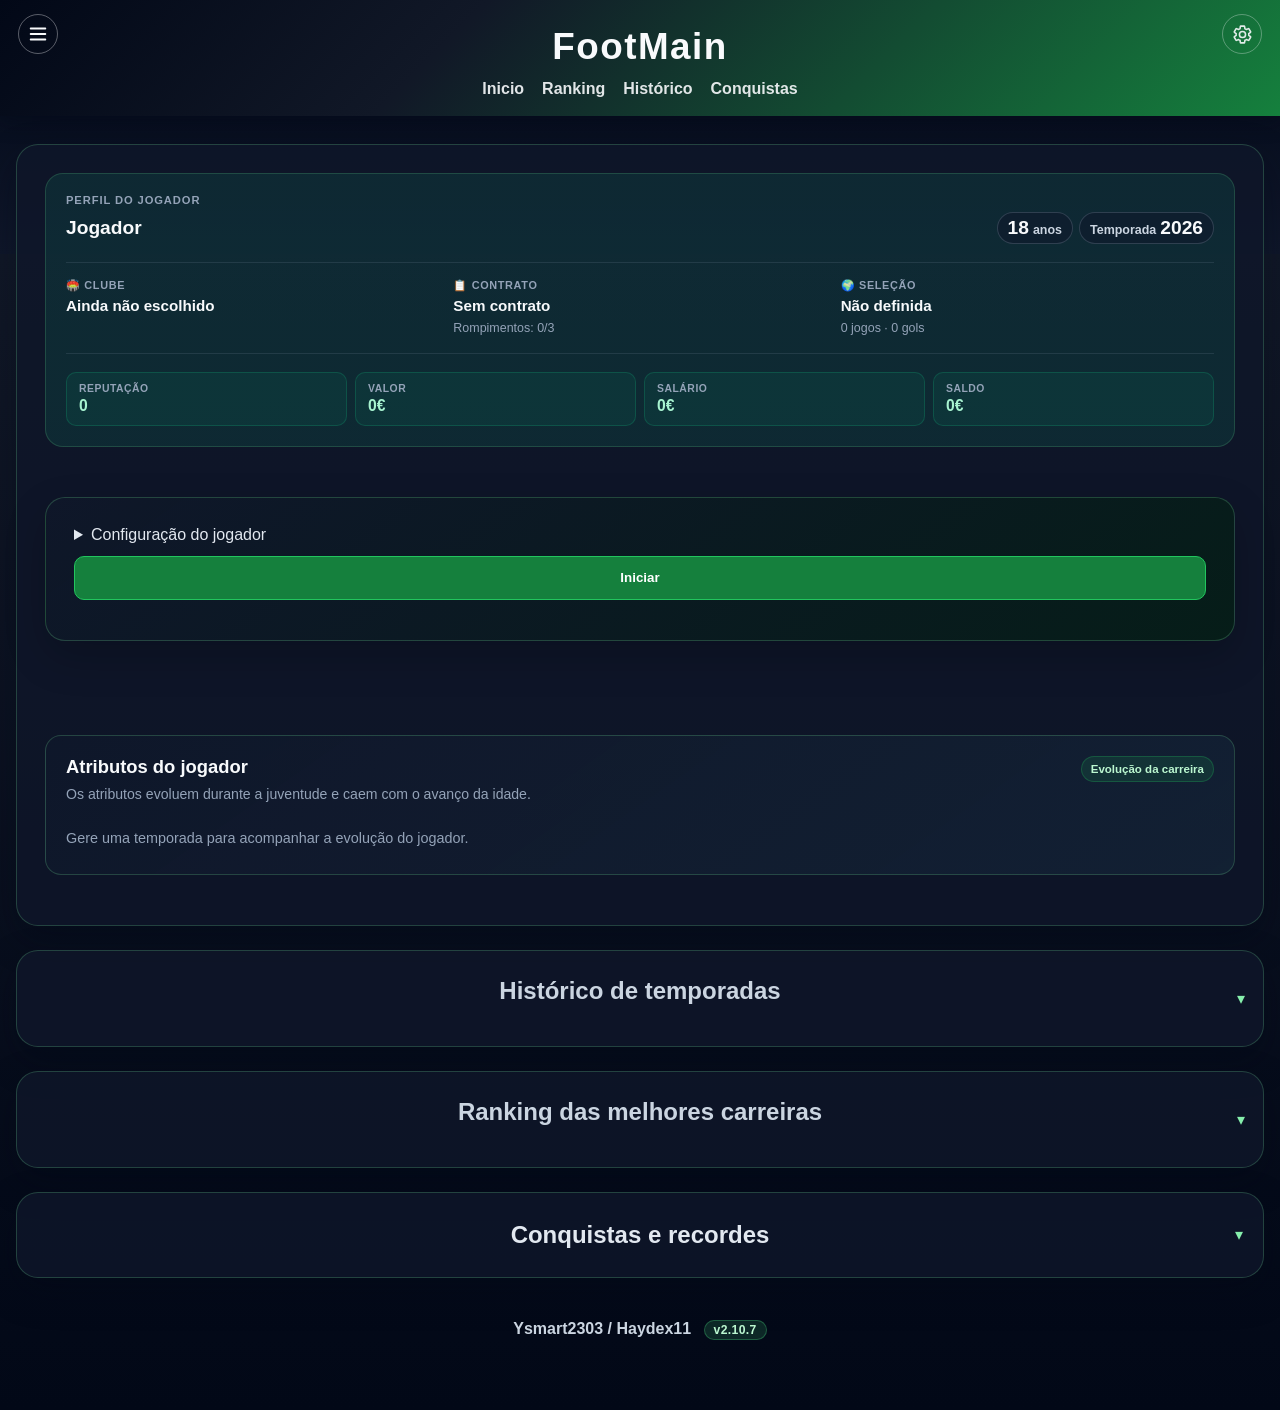
==== index.html @ 445d60df "V2.10.6 - Fusão dos botões de simulação" ====
<!DOCTYPE html>
<html lang="pt-br">
<head>
    <meta charset="UTF-8">
    <meta name="viewport" content="width=device-width, initial-scale=1.0">
    <link rel="stylesheet" href="css/style.css">
    <link rel="stylesheet" href="css/loading.css">
    <link rel="stylesheet" href="css/animations.css">
    <link rel="stylesheet" href="css/dev.css">
    <link rel="icon" type="image/png" href="images/favicon.png">

    <script src="js/theme-menu.js" defer></script>
    <title>FootMain</title>
</head>
<body>
    
    <header>
        <p>
            FootMain
        </p>

        <button class="menu-toggle" id="menu-toggle" type="button" aria-label="Abrir menu" aria-expanded="false" aria-controls="side-menu">
            <svg viewBox="0 0 24 24" aria-hidden="true" focusable="false">
                <path d="M4 6h16M4 12h16M4 18h16"></path>
            </svg>
        </button>

        <div id="links">
            <a href="#inicio">Inicio</a>
            <a href="#ranking">Ranking</a>
            <a href="#historico">Histórico</a>
            <a href="#conquistas">Conquistas</a>
        </div>

        <a class="settings-link" href="configuracoes.html" aria-label="Configurações" title="Configurações">
            <svg viewBox="0 0 24 24" aria-hidden="true" focusable="false">
                <path d="M19.14 12.94c.04-.31.06-.62.06-.94s-.02-.63-.07-.94l2.03-1.58a.5.5 0 0 0 .12-.64l-1.92-3.32a.5.5 0 0 0-.61-.22l-2.39.96a7.3 7.3 0 0 0-1.63-.94l-.36-2.52a.5.5 0 0 0-.49-.4h-3.84a.5.5 0 0 0-.49.4l-.36 2.52a7.3 7.3 0 0 0-1.63.94l-2.39-.96a.5.5 0 0 0-.61.22L2.64 8.84a.5.5 0 0 0 .12.64l2.03 1.58a6.8 6.8 0 0 0 0 1.88l-2.03 1.58a.5.5 0 0 0-.12.64l1.92 3.32c.12.21.37.29.61.22l2.39-.96c.5.39 1.04.71 1.63.94l.36 2.52a.5.5 0 0 0 .49.4h3.84a.5.5 0 0 0 .49-.4l.36-2.52c.59-.23 1.13-.55 1.63-.94l2.39.96c.24.07.49-.01.61-.22l1.92-3.32a.5.5 0 0 0-.12-.64l-2.03-1.58Z"></path>
                <circle cx="12" cy="12" r="3.5"></circle>
            </svg>
        </a>
    </header>

    <button class="menu-backdrop" id="menu-backdrop" type="button" aria-label="Fechar menu" hidden></button>
    <aside class="side-menu" id="side-menu" aria-labelledby="side-menu-title" aria-hidden="true" inert>
        <div class="side-menu__header">
            <h2 id="side-menu-title">Menu</h2>
            <button class="side-menu__close" id="menu-close" type="button" aria-label="Fechar menu">&times;</button>
        </div>
        <section class="theme-picker" aria-labelledby="theme-picker-title">
            <h3 id="theme-picker-title">Aparência</h3>
            <p>Escolha o tema do site.</p>
            <div class="theme-options" role="group" aria-label="Tema do site">
                <button type="button" data-theme-choice="dark" aria-pressed="true">Escuro</button>
                <button type="button" data-theme-choice="light" aria-pressed="false">Claro</button>
            </div>
        </section>
        <section class="storage-reset" aria-labelledby="storage-reset-title">
            <h3 id="storage-reset-title">Dados salvos</h3>
            <p>Apaga carreiras, histórico, ranking e preferências deste navegador.</p>
            <button type="button" class="storage-reset__button" id="clear-storage">Limpar dados salvos</button>
        </section>
    </aside>

    <main>
        <section id="inicio">
            <div class="player-card">
                <!-- Cabeçalho: identidade -->
                <div class="player-card__header">
                    <span class="player-card__eyebrow">Perfil do jogador</span>
                    <div class="player-card__identity">
                        <strong class="player-card__name" id="perfil-nome">Jogador</strong>
                        <div class="player-card__chips">
                            <span class="player-chip"><strong id="perfil-idade">0</strong> anos</span>
                            <span class="player-chip">Temporada <strong id="perfil-ano">2024</strong></span>
                        </div>
                    </div>
                </div>
            
                <!-- Seções: Clube, Contrato, Seleção -->
                <div class="player-card__sections">
                    <div class="player-card__section">
                        <span class="player-card__section-label">🏟️ Clube</span>
                        <strong class="player-card__section-value" id="perfil-clube">Ainda não escolhido</strong>
                        <span class="player-card__badge" id="perfil-status-clube" hidden></span>
                    </div>
                    <div class="player-card__section">
                        <span class="player-card__section-label">📋 Contrato</span>
                        <strong class="player-card__section-value" id="perfil-contrato">Sem contrato</strong>
                        <span class="player-card__section-detail" id="perfil-rompimentos">Rompimentos: 0/3</span>
                    </div>
                    <div class="player-card__section">
                        <span class="player-card__section-label">🌍 Seleção</span>
                        <strong class="player-card__section-value" id="perfil-selecao">Não definida</strong>
                        <span class="player-card__section-detail" id="perfil-caps">0 jogos · 0 gols</span>
                    </div>
                </div>
            
                <!-- Mercado: 3 estatísticas -->
                <div class="player-card__market">
                    <div class="player-card__stat">
                        <span class="player-card__stat-label">Reputação</span>
                        <strong class="player-card__stat-value" id="perfil-reputacao">0</strong>
                    </div>
                    <div class="player-card__stat">
                        <span class="player-card__stat-label">Valor</span>
                        <strong class="player-card__stat-value" id="perfil-valor">€0</strong>
                    </div>
                    <div class="player-card__stat">
                        <span class="player-card__stat-label">Salário</span>
                        <strong class="player-card__stat-value" id="perfil-salario">€0</strong>
                    </div>
                    <div class="player-card__stat">
                        <span class="player-card__stat-label">Saldo</span>
                        <strong class="player-card__stat-value" id="perfil-saldo">€0</strong>
                    </div>
                </div>
            </div>

            <section id="modo-jogo-a-jogo" class="modo-jogo-a-jogo">
              <!--  <div class="modo-jogo-cabecalho">
                    <span class="beta-tag">MODO PRINCIPAL</span>
                    <h2>Crie seu jogador e comece a carreira</h2>
                    <p>Defina o perfil e escolha como avançar: jogue partida por partida com decisões durante os lances, simule o restante da temporada ou acompanhe a carreira completa.</p>
                </div> -->
                <details class="mobile-accordion mobile-setup" id="configuracao-jogador">
                    <summary>Configuração do jogador</summary>
                    <div class="mobile-setup__layout">
                        <div id="inputs">
                    <div class="input-field">
                        <label for="nome">Nome:</label>
                        <input placeholder="Ex: Marcos" id="nome">
                    </div>
                    <div class="input-field">
                        <label for="idade">Idade atual</label>
                        <input type="number" placeholder="Ex: 18" id="idade" min="16" value="18">
                    </div>
                    <div class="input-field">
                        <label for="ano-inicial-carreira">Ano inicial da carreira</label>
                        <input type="number" id="ano-inicial-carreira" min="2000" max="2050" step="1" value="2026">
                    </div>
                    <div class="input-field">
                        <label for="idade-limite">Idade limite</label>
                        <input type="number" id="idade-limite" min="1" value="40">
                    </div>
                    <div class="input-field input-field--full">
                        <label for="filtro-regiao-nacionalidade">Filtrar nacionalidade por região</label>
                        <select id="filtro-regiao-nacionalidade">
                            <option value="">Todas as regiões</option>
                        </select>
                    </div>
                    <div class="input-field input-field--full">
                        <label for="nacionalidade">Nacionalidade</label>
                        <select id="nacionalidade">
                            <option value="">Selecione uma seleção</option>
                        </select>
                    </div>
                    <div class="input-field input-field--full">
                        <label for="base-clube">Clube da base</label>
                        <select id="base-clube" disabled>
                            <option value="">Escolha a nacionalidade primeiro</option>
                        </select>
                    </div>
                    <div class="input-field input-field--full">
                        <label for="clube-alvo">Clube-alvo</label>
                        <button id="clube-alvo" class="clube-alvo-btn" type="button">Escolher clube-alvo</button>
                    </div>
                    </div>
                    <div id="posi">
                    <h3>Escolha sua posição</h3>
                    <p class="campo-instrucao">Toque em uma das 11 posições do esquema 4-3-3.</p>
                    <div class="campo-futebol" role="group" aria-label="Campo de futebol, formação 4-3-3">
                        <div class="linha-campo linha-atacantes">
                            <label class="jogador-campo jogador-pe" title="Ponta esquerda"><input type="radio" name="posicao" id="PE" value="PE"><span>PE</span></label>
                            <label class="jogador-campo jogador-ca" title="Centroavante"><input type="radio" name="posicao" id="CA" value="CA"><span>CA</span></label>
                            <label class="jogador-campo jogador-pd" title="Ponta direita"><input type="radio" name="posicao" id="PD" value="PD"><span>PD</span></label>
                        </div>
                        <div class="linha-campo linha-meio">
                            <label class="jogador-campo" title="Meio-campista esquerdo"><input type="radio" name="posicao" id="ME" value="ME"><span>ME</span></label>
                            <label class="jogador-campo" title="Meio-campista central"><input type="radio" name="posicao" id="MC" value="MC"><span>MC</span></label>
                            <label class="jogador-campo" title="Meio-campista direito"><input type="radio" name="posicao" id="MD" value="MD"><span>MD</span></label>
                        </div>
                        <div class="linha-campo linha-defesa">
                            <label class="jogador-campo" title="Lateral esquerdo"><input type="radio" name="posicao" id="LE" value="LE"><span>LE</span></label>
                            <label class="jogador-campo" title="Zagueiro esquerdo"><input type="radio" name="posicao" id="ZCE" value="ZCE"><span>ZCE</span></label>
                            <label class="jogador-campo" title="Zagueiro direito"><input type="radio" name="posicao" id="ZCD" value="ZCD"><span>ZCD</span></label>
                            <label class="jogador-campo" title="Lateral direito"><input type="radio" name="posicao" id="LD" value="LD"><span>LD</span></label>
                        </div>
                        <div class="linha-campo linha-goleiro">
                            <label class="jogador-campo" title="Goleiro"><input type="radio" name="posicao" id="GOL" value="GOL"><span>GOL</span></label>
                        </div>
                    </div>
                    <p id="posicao-selecionada" class="posicao-selecionada" aria-live="polite" aria-atomic="true">Nenhuma posição selecionada</p>
                    </div>
                    </div>
                    <div class="jja-config-acoes">
                        <button type="button" id="jja-confirmar-inicio" hidden>Iniciar carreira</button>
                    </div>
                </details>
                <div class="jja-botoes">
                    <button type="button" id="jja-iniciar">Iniciar</button>
                    <button type="button" id="jja-jogar" disabled>Próximo jogo</button>
                    <button type="button" id="jja-opcoes-simulacao" disabled>Opções de simulação</button>
                    <button type="button" id="jja-aposentar" class="btn-aposentar" hidden>Aposentar jogador</button>
                </div>
                <div id="jja-status" class="jja-status" role="status" aria-live="polite" hidden></div>
                <div id="jja-conteudo-temporada" hidden>
                <div id="jja-proximo" class="jja-proximo"></div>
                <div class="jja-painel"><h3>Última partida</h3><div id="jja-ultima">Nenhuma partida disputada.</div></div>
                <details class="jja-recolhivel jja-classificacao">
                    <summary>Classificação da liga</summary>
                    <div id="jja-tabela">Inicie uma temporada para ver a tabela.</div>
                </details>
                <details id="jja-ranking-liga" class="jja-recolhivel jja-ranking-liga" aria-label="Rankings da temporada" hidden>
                    <summary>Rankings</summary>
                    <div class="jja-ranking-conteudo">
                        <label class="jja-ranking-seletor" for="jja-ranking-competicao"><span>Ranking:</span>
                            <select id="jja-ranking-competicao" aria-label="Selecionar competição do ranking">
                                <option value="global">Geral</option>
                            </select>
                        </label>
                        <div class="jja-ranking-tabs" role="group" aria-label="Categoria do ranking">
                            <button type="button" class="is-active" aria-pressed="true" data-ranking-metrica="artilharia">Artilharia</button>
                            <button type="button" aria-pressed="false" data-ranking-metrica="assistencias">Assistências</button>
                        </div>
                        <div id="jja-ranking-painel" class="jja-ranking-painel"></div>
                    </div>
                </details>
                <details class="jja-recolhivel jja-calendario-painel">
                    <summary>Calendário completo</summary>
                    <div id="jja-calendario">As partidas aparecerão aqui.</div>
                </details>
                <details class="jja-recolhivel jja-desempenho-painel" open>
                    <summary>Desempenho na temporada</summary>
                    <div id="resultados">
                        <div class="resultados-cabecalho">
                            <span>Desempenho</span>
                            <h2>Estatísticas da temporada</h2>
                        </div>
                        <div class="resultado-estatistica">
                            <span>Jogos</span>
                            <strong id="jogos">0</strong>
                        </div>
                        <div class="resultado-estatistica">
                            <span>Gols</span>
                            <strong id="gols">0</strong>
                        </div>
                        <div class="resultado-estatistica">
                            <span>Assistências</span>
                            <strong id="assi">0</strong>
                        </div>
                        <div class="resultado-estatistica">
                            <span>Prêmios</span>
                            <strong id="prem">0</strong>
                        </div>
                        <div class="resultado-estatistica">
                            <span>MOTM</span>
                            <strong id="jja-motm">0</strong>
                        </div>
                        <div class="resultado-estatistica">
                            <span>Cartões amarelos</span>
                            <strong id="jja-amarelos">0</strong>
                        </div>
                        <div class="resultado-estatistica">
                            <span>Cartões vermelhos</span>
                            <strong id="jja-vermelhos">0</strong>
                        </div>
                        <div class="resultado-estatistica">
                            <span>Hat-tricks</span>
                            <strong id="jja-hattricks">0</strong>
                        </div>
                        <div class="resultado-estatistica">
                            <span>Dribles completos</span>
                            <strong id="jja-dribles">0</strong>
                        </div>
                        <div class="resultado-estatistica">
                            <span>Desarmes</span>
                            <strong id="jja-desarmes">0</strong>
                        </div>
                        <div class="resultado-estatistica">
                            <span>Defesas</span>
                            <strong id="jja-defesas">0</strong>
                        </div>
                        <div class="resultado-estatistica">
                            <span>Jogadas criadas</span>
                            <strong id="jja-jogadas-criadas">0</strong>
                        </div>
                        <div class="resultado-detalhes">
                            <div id="titulos-resultados" class="titulos-resultados">
                                <div>
                                    <strong id="ano-titulos-resultados">Títulos da temporada</strong>
                                    <p><b>Coletivos:</b> <span id="titulos-coletivos-resultados">Nenhum</span></p>
                                    <p><b>Individuais:</b> <span id="titulos-individuais-resultados">Nenhum</span></p>
                                </div>
                            </div>
                            <div id="mercado-resultados" class="mercado-resultados">
                                <h3>Mercado do jogador</h3>
                                <div><span>Reputação</span><strong id="resultado-reputacao">-</strong></div>
                                <div><span>Valor de mercado</span><strong id="resultado-valor">-</strong></div>
                                <div><span>Salário anual</span><strong id="resultado-salario">-</strong></div>
                            </div>
                        </div>
                    </div>
                </details>
                </div>
               <!-- <p class="jja-aviso">O calendário inclui as competições para as quais o clube se classificou, torneios compatíveis com títulos anteriores e partidas da seleção quando houver convocação. Contratos, salário, reputação e prêmios são atualizados ao fim de cada temporada.</p> -->
            </section>

            <div id="resumo-final" class="resumo-final" hidden>
                <h3>Carreira encerrada</h3>
                <p><strong id="resumo-nome">Jogador</strong></p>
                <p>Posição: <strong id="resumo-posicao">-</strong></p>
                <p>Seleção: <strong id="resumo-selecao">-</strong></p>
                <p>Último clube: <strong id="resumo-clube">-</strong></p>
                <p>Status no clube: <strong id="resumo-status-clube">Jogador</strong></p>
                <p>Idade de encerramento: <strong id="resumo-idade-limite">0</strong> anos</p>
                <div class="resumo-grid">
                    <span>Jogos</span>
                    <strong id="resumo-jogos">0</strong>
                    <span>Gols</span>
                    <strong id="resumo-gols">0</strong>
                    <span>Assistências</span>
                    <strong id="resumo-assistencias">0</strong>
                    <span>Dribles completos</span>
                    <strong id="resumo-dribles-completos">0</strong>
                    <span>Desarmes</span>
                    <strong id="resumo-desarmes">0</strong>
                    <span>Defesas</span>
                    <strong id="resumo-defesas">0</strong>
                    <span>Jogadas criadas</span>
                    <strong id="resumo-jogadas-criadas">0</strong>
                    <span>Hat-tricks</span>
                    <strong id="resumo-hat-tricks">0</strong>
                    <span>Prêmios</span>
                    <strong id="resumo-premios">0</strong>
                </div>
                <div class="resumo-selecao-detalhes">
                    <h4>Carreira pela seleção</h4>
                    <p>Jogos: <strong id="resumo-caps">0</strong> · Gols: <strong id="resumo-gols-selecao">0</strong> · Assistências: <strong id="resumo-assistencias-selecao">0</strong></p>
                    <p>Clube: <strong id="resumo-jogos-clube">0</strong> jogos · MOTM: <strong id="resumo-motm">0</strong> · Cartões: <strong id="resumo-cartoes">0 amarelos / 0 vermelhos</strong></p>
                </div>
                <div class="resumo-mercado">
                    <h4>Mercado e finanças da carreira</h4>
                    <div class="resumo-mercado-grid">
                        <span>Maior reputação</span><strong id="resumo-reputacao-max">0</strong>
                        <span>Maior valor de mercado</span><strong id="resumo-valor-max">€0</strong>
                        <span>Maior salário anual</span><strong id="resumo-salario-max">€0</strong>
                        <span>Total recebido em salários</span><strong id="resumo-ganhos-totais">€0</strong>
                    </div>
                </div>
                <div class="resumo-trofeus">
                    <div>
                        <span>Coletivos</span>
                        <strong id="resumo-coletivos">Nenhum</strong>
                    </div>
                    <div>
                        <span>Individuais</span>
                        <strong id="resumo-individuais">Nenhum</strong>
                    </div>
                </div>
            </div>

          
            <details id="atributos-jogador" class="atributos-painel mobile-accordion" open>
                <summary class="atributos-titulo"><div><h3>Atributos do jogador</h3><p>Os atributos evoluem durante a juventude e caem com o avanço da idade.</p></div><span class="atributos-status">Evolução da carreira</span></summary>
                <div id="painel-atributos"><p class="atributos-vazio">Gere uma temporada para acompanhar a evolução do jogador.</p></div>
            </details>

            
        </section>

        <section id="historico">
            <details class="secao-colapsavel">
                <summary>
                    <h2>Histórico de temporadas</h2>
                    <span class="seta" aria-hidden="true">▾</span>
                </summary>
                <div class="conteudo-colapsavel">
                    <div class="filtro-ranking">
                        <label for="filtro-historico">Comparar temporadas por:</label>
                        <select id="filtro-historico">
                            <option value="ordem" selected>Ordem original</option>
                            <option value="gols">Gols</option>
                            <option value="assistencias">Assistências</option>
                            <option value="driblesCompletos">Dribles completos</option>
                            <option value="desarmes">Desarmes</option>
                            <option value="defesas">Defesas</option>
                            <option value="jogadasCriadas">Jogadas criadas</option>
                            <option value="hattricks">Hat-tricks</option>
                            <option value="motm">MOTM</option>
                            <option value="caps">Jogos pela seleção</option>
                            <option value="premios">Prêmios</option>
                            <option value="over">Over</option>
                        </select>
                    </div>
                    <button id="limparHistorico" type="button">Limpar histórico</button>
                    <ul id="lista-temporadas"></ul>
                </div>
            </details>
        </section>
        
        <section id="ranking">
            <details class="secao-colapsavel">
                <summary>
                    <h2>Ranking das melhores carreiras</h2>
                    <span class="seta" aria-hidden="true">▾</span>
                </summary>
                <div class="conteudo-colapsavel">
                    <div class="filtro-ranking">
                        <label for="filtro-ranking">Comparar por:</label>
                        <select id="filtro-ranking">
                            <option value="pontuacao" selected>Pontuação</option>
                            <option value="gols">Gols</option>
                            <option value="assistencias">Assistências</option>
                            <option value="driblesCompletos">Dribles completos</option>
                            <option value="desarmes">Desarmes</option>
                            <option value="defesas">Defesas</option>
                            <option value="jogadasCriadas">Jogadas criadas</option>
                            <option value="hattricks">Hat-tricks</option>
                            <option value="motm">MOTM</option>
                            <option value="caps">Jogos pela seleção</option>
                            <option value="premios">Prêmios</option>
                            <option value="over">Maior Over</option>
                        </select>
                        <label for="filtro-posicao-ranking">Posição:</label>
                        <select id="filtro-posicao-ranking">
                            <option value="todas" selected>Todas as posições</option>
                            <option value="GOL">Goleiro (GOL)</option>
                            <option value="ZCE">Zagueiro esquerdo (ZCE)</option>
                            <option value="ZCD">Zagueiro direito (ZCD)</option>
                            <option value="LE">Lateral esquerdo (LE)</option>
                            <option value="LD">Lateral direito (LD)</option>
                            <option value="ME">Meio-campista esquerdo (ME)</option>
                            <option value="MC">Meio-campista central (MC)</option>
                            <option value="MD">Meio-campista direito (MD)</option>
                            <option value="PE">Ponta esquerda (PE)</option>
                            <option value="CA">Centroavante (CA)</option>
                            <option value="PD">Ponta direita (PD)</option>
                            <option value="ata">Todos os atacantes</option>
                            <option value="me">Todos os meio-campistas</option>
                            <option value="zag">Todos os defensores</option>
                        </select>
                        <label for="filtro-selecao-ranking">Seleção:</label>
                        <select id="filtro-selecao-ranking">
                            <option value="" selected>Todas as seleções</option>
                        </select>
                    </div>
                        <div class="acoes-ranking">
                            <button id="abrir-comparacao" type="button">Comparar carreiras</button>
                            <button id="limparRanking" type="button">Limpar ranking</button>
                        </div>
                        <ol id="lista-ranking"></ol>
                </div>
            </details>
        </section>
        
        <div id="modal-comparacao" class="modal-comparacao" hidden role="dialog" aria-modal="true" aria-labelledby="titulo-comparacao">
            <div class="modal-comparacao__painel"><button type="button" id="fechar-comparacao" class="modal-comparacao__fechar" aria-label="Fechar">×</button>
                <h2 id="titulo-comparacao">Comparar carreiras</h2>
                <div class="filtro-ranking"><label for="comparacao-a">Carreira A:</label><select id="comparacao-a"></select><label for="comparacao-b">Carreira B:</label><select id="comparacao-b"></select></div>
                <div id="resultado-comparacao"></div>
            </div>
        </div>

        <section id="conquistas">
            <details class="secao-colapsavel">
                <summary>
                    <h2>Conquistas e recordes</h2>
                    <span class="seta" aria-hidden="true">▾</span>
                </summary>
                <div class="conteudo-colapsavel">
                    <p class="conquistas-intro">Acompanhe os objetivos desbloqueados por cada carreira e os maiores feitos registrados no FootMain.</p>
                    <div class="conquistas-resumo">
                        <div><span>Desbloqueadas</span><strong id="conquistas-desbloqueadas">0</strong></div>
                        <div><span>Total disponível</span><strong id="conquistas-total" data-total-dinamico>—</strong></div>
                        <div><span>Conclusão</span><strong id="conquistas-percentual">0%</strong></div>
                    </div>
                    <div class="filtro-ranking filtro-conquistas">
                        <label for="filtro-carreira-conquistas">Carreira:</label>
                        <select id="filtro-carreira-conquistas">
                            <option value="">Selecione uma carreira</option>
                        </select>
                        <label for="filtro-categoria-conquistas">Categoria:</label>
                        <select id="filtro-categoria-conquistas">
                            <option value="todas" selected>Todas</option>
                            <option value="Gols">Gols</option>
                            <option value="Assistências">Assistências</option>
                            <option value="Jogos">Jogos</option>
                            <option value="Hat-tricks">Hat-tricks</option>
                            <option value="Seleção">Seleção</option>
                            <option value="Desempenho">Desempenho</option>
                            <option value="Over">Over</option>
                            <option value="Títulos coletivos">Títulos coletivos</option>
                            <option value="Títulos individuais">Títulos individuais</option>
                            <option value="Longevidade">Longevidade</option>
                        </select>
                    </div>
                    <section class="conquistas-bloco">
                        <h3>Conquistas da carreira</h3>
                        <div id="lista-conquistas" class="grade-conquistas"></div>
                    </section>
                    <section class="conquistas-bloco conquistas-bloco--recordes">
                        <h3>Recordes históricos</h3>
                        <p class="conquistas-intro">Os recordes são calculados com base nas carreiras salvas no ranking e nas temporadas disponíveis.</p>
                        <div id="lista-recordes" class="grade-recordes"></div>
                    </section>
                </div>
            </details>
            <div id="notificacao-conquista" class="notificacao-conquista" role="status" aria-live="polite" hidden></div>
        </section>
    
        <footer>
            <a href="https://github.com/Ysmart2303">Ysmart2303</a> 
            /
            <a href="https://github.com/ismaelfreitas210909-dotcom">Haydex11</a>
          
            <span class="versao-app" data-versao-app>v—</span>
        </footer>

        <div class="mobile-action-bar" id="mobile-action-bar" aria-label="Ações da carreira" hidden>
            <button type="button" class="mobile-action-primary" id="mobile-action-start">Iniciar carreira</button>
            <div class="mobile-action-active" id="mobile-action-active" hidden>
                <button type="button" id="mobile-action-play">Próximo jogo</button>
                <button type="button" id="mobile-action-options">Opções de simulação</button>
                <div class="mobile-action-more-wrap">
                    <button type="button" id="mobile-action-more" aria-label="Mais ações" aria-expanded="false">⋯</button>
                    <div class="mobile-action-menu" id="mobile-action-menu" hidden>
                        <button type="button" id="mobile-action-retire">Aposentar</button>
                    </div>
                </div>
            </div>
        </div>
      
    <div id="jja-modal-proxima" class="modal-overlay jja-modal-decisao" hidden>
        <div class="jja-decisao-caixa" role="dialog" aria-modal="true" aria-labelledby="jja-proxima-titulo" aria-describedby="jja-proxima-contexto" tabindex="-1">
            <span class="jja-decisao-icone" aria-hidden="true">⚽</span>
            <h3 id="jja-proxima-titulo">Próximo jogo</h3>
            <p id="jja-proxima-contexto">Como deseja avançar nesta partida?</p>
            <div class="jja-proxima-opcoes">
                <button type="button" class="jja-decisao-opcao" id="jja-proxima-jogar">Jogar partida</button>
                <button type="button" class="jja-decisao-opcao jja-proxima-simular" id="jja-proxima-simular">Simula partida</button>
                <button type="button" class="jja-decisao-opcao jja-proxima-simular" id="jja-proxima-lesao" hidden>Simular partidas até o fim da lesão</button>
            </div>
            <div class="jja-decisao-acoes">
                <button type="button" class="jja-decisao-voltar" id="jja-proxima-cancelar">Cancelar</button>
            </div>
        </div>
    </div>
    <div id="jja-modal-simulacao" class="modal-overlay jja-modal-decisao" hidden>
        <div class="jja-decisao-caixa" role="dialog" aria-modal="true" aria-labelledby="jja-simulacao-titulo" aria-describedby="jja-simulacao-contexto" tabindex="-1">
            <span class="jja-decisao-icone" aria-hidden="true">⚙</span>
            <h3 id="jja-simulacao-titulo">Opções de simulação</h3>
            <p id="jja-simulacao-contexto">Como deseja avançar na carreira?</p>
            <div class="jja-proxima-opcoes">
                <button type="button" class="jja-decisao-opcao" id="jja-simular-restantes" disabled>Simular restante da temporada</button>
                <button type="button" class="jja-decisao-opcao jja-proxima-simular" id="jja-simular-carreira" disabled>Simular fim de carreira</button>
            </div>
            <div class="jja-decisao-acoes">
                <button type="button" class="jja-decisao-voltar" id="jja-simulacao-cancelar">Cancelar</button>
            </div>
        </div>
    </div>
    <div id="jja-modal-decisao" class="modal-overlay jja-modal-decisao" hidden>
        <div class="jja-decisao-caixa" role="dialog" aria-modal="true" aria-labelledby="jja-decisao-titulo" aria-describedby="jja-decisao-contexto" tabindex="-1">
            <span class="jja-decisao-progresso" id="jja-decisao-progresso"></span>
            <span class="jja-decisao-icone" aria-hidden="true">⚽</span>
            <h3 id="jja-decisao-titulo">Decisão da partida</h3>
            <p id="jja-decisao-contexto"></p>
            <p class="jja-decisao-aviso">Depois da primeira escolha, não será possível desistir ou voltar.</p>
            <div id="jja-decisao-opcoes" class="jja-decisao-opcoes"></div>
            <p id="jja-decisao-feedback" class="jja-decisao-feedback" aria-live="polite"></p>
            <div class="jja-decisao-acoes">
                <button type="button" id="jja-decisao-voltar" class="jja-decisao-voltar">Desistir antes da primeira escolha</button>
                <button type="button" id="jja-decisao-continuar" class="jja-decisao-continuar" hidden>Próximo lance</button>
            </div>
        </div>
    </div>
    <div id="modal-confirmacao" class="modal-overlay" hidden>
        <div class="modal-caixa" role="dialog" aria-modal="true" aria-labelledby="modal-titulo">
            <div class="modal-icone">⚠️</div>
            <h3 id="modal-titulo">Confirmar ação</h3>
            <p id="modal-mensagem">Tem certeza?</p>
            <div id="filtro-liga-clube-alvo" class="filtro-liga-clube-alvo" hidden>
                <label for="selecionar-liga-clube-alvo">Filtrar por liga</label>
                <select id="selecionar-liga-clube-alvo">
                    <option value="">Todas as ligas</option>
                </select>
            </div>
            <div id="modal-opcoes-clube" class="modal-opcoes-clube" role="radiogroup" aria-labelledby="modal-titulo" hidden></div>
            <div class="modal-acoes">
                <button type="button" id="modal-cancelar" class="modal-btn modal-btn--cancelar">Cancelar</button>
                <button type="button" id="modal-confirmar" class="modal-btn modal-btn--confirmar">Confirmar</button>
            </div>
        </div>
    </div>

    <div id="jja-modal-fim-carreira" class="modal-overlay jja-modal-fim-carreira" hidden>
        <div class="modal-caixa" role="dialog" aria-modal="true" aria-labelledby="jja-fim-carreira-titulo">
            <div class="modal-icone" aria-hidden="true">🏁</div>
            <h3 id="jja-fim-carreira-titulo">Carreira encerrada!</h3>
            <p>A carreira chegou ao fim. O que deseja fazer agora?</p>
            <div class="modal-acoes">
                <button type="button" id="jja-fim-encerrar" class="modal-btn modal-btn--cancelar">Encerrar</button>
                <button type="button" id="jja-fim-resumo" class="modal-btn modal-btn--confirmar">Ver resumo</button>
            </div>
        </div>
    </div>

    <div id="penaltis-modal" class="penaltis-overlay" hidden>
        <div class="penaltis-container" role="dialog" aria-modal="true" aria-labelledby="penaltis-titulo">
            <h2 id="penaltis-titulo" class="penaltis-titulo">Disputa de Pênaltis</h2>
            <div class="penaltis-placar">
                <div class="penaltis-time">
                    <strong id="penaltis-time-casa">Casa</strong>
                    <span class="penaltis-placar-numero" id="penaltis-placar-casa">0</span>
                </div>
                <span class="penaltis-placar-separador">×</span>
                <div class="penaltis-time">
                    <strong id="penaltis-time-fora">Fora</strong>
                    <span class="penaltis-placar-numero" id="penaltis-placar-fora">0</span>
                </div>
            </div>
            <div class="penaltis-cobrancas" id="penaltis-lista" aria-live="polite"></div>
            <div class="penaltis-final" id="penaltis-final" hidden></div>
        </div>
    </div>  

    <div id="jja-modal-penalti" class="modal-overlay jja-modal-decisao" hidden>
        <div class="jja-decisao-caixa" role="dialog" aria-modal="true" aria-labelledby="jja-penalti-titulo" tabindex="-1">
            <span class="jja-decisao-progresso">Disputa de pênaltis</span>
            <span class="jja-decisao-icone" aria-hidden="true">⚽</span>
            <h3 id="jja-penalti-titulo">Primeira cobrança</h3>
            <p id="jja-penalti-contexto"></p>
            <p class="jja-decisao-aviso">Você decide a primeira cobrança antes de ver a disputa completa.</p>
            <div id="jja-penalti-opcoes" class="jja-decisao-opcoes"></div>
            <p id="jja-penalti-feedback" class="jja-decisao-feedback" aria-live="polite"></p>
            <div class="jja-decisao-acoes">
                <button type="button" id="jja-penalti-continuar" class="jja-decisao-continuar" hidden>Ver disputa</button>
            </div>
        </div>
    </div>

    <!-- Modal de conquista/troféu -->
    <div id="jja-modal-trofeu" class="modal-overlay jja-modal-trofeu" hidden>
        <div class="jja-trofeu-caixa" role="dialog" aria-modal="true" aria-labelledby="jja-trofeu-titulo" tabindex="-1">
            <div class="jja-trofeu-confete" aria-hidden="true"></div>
            <span class="jja-trofeu-icone" aria-hidden="true">🏆</span>
            <span class="jja-trofeu-chamada">CAMPEÃO</span>
            <h3 id="jja-trofeu-titulo"></h3>
            <p id="jja-trofeu-mensagem"></p>
            <div class="jja-trofeu-acoes">
                <button type="button" class="jja-trofeu-continuar" id="jja-trofeu-continuar">Continuar</button>
            </div>
        </div>
    </div>
    
    <!-- Modal de evento da temporada -->
    <div id="jja-modal-evento" class="modal-overlay jja-modal-evento" hidden>
        <div class="jja-evento-caixa" role="dialog" aria-modal="true" aria-labelledby="jja-evento-titulo" tabindex="-1">
            <span class="jja-evento-icone" id="jja-evento-icone" aria-hidden="true">⚡</span>
            <h3 id="jja-evento-titulo">Evento</h3>
            <p id="jja-evento-mensagem"></p>
            <div class="jja-evento-acoes">
                <button type="button" class="jja-evento-continuar" id="jja-evento-continuar">Continuar</button>
            </div>
        </div>
    </div>

    <div id="jja-modal-bola-de-ouro" class="modal-overlay jja-modal-bola-de-ouro" hidden>
        <section class="jja-bola-de-ouro-caixa" role="dialog" aria-modal="true" aria-labelledby="jja-bola-de-ouro-titulo" aria-describedby="jja-bola-de-ouro-mensagem" tabindex="-1">
            <span class="jja-bola-de-ouro-selo" aria-hidden="true">TOP 10</span>
            <div class="jja-bola-de-ouro-abas" aria-label="Premiações">
                <h3 id="jja-bola-de-ouro-titulo"><button type="button" id="jja-bola-de-ouro-aba-bola" aria-pressed="true">Bola de Ouro</button></h3>
                <h3 id="jja-chuteira-de-ouro-titulo"><button type="button" id="jja-bola-de-ouro-aba-chuteira" aria-pressed="false">Chuteira de Ouro</button></h3>
            </div>
            <p id="jja-bola-de-ouro-mensagem"></p>
            <p id="jja-bola-de-ouro-vitorias" class="jja-bola-de-ouro-vitorias" hidden></p>
            <div class="jja-bola-de-ouro-cabecalho" aria-hidden="true">
                <span>Pos.</span><span>Jogador e clube</span><span id="jja-bola-de-ouro-coluna-pontos">Pontos</span>
            </div>
            <ol id="jja-bola-de-ouro-lista" class="jja-bola-de-ouro-lista"></ol>
            <div class="jja-bola-de-ouro-acoes">
                <button type="button" id="jja-bola-de-ouro-continuar">Continuar</button>
            </div>
        </section>
    </div>
    
    <script src="js/config.js"></script>
    <script src="js/career-analysis-core.js" defer></script>
    <script src="js/select-modal.js" defer></script>
    <script src="js/script.js" defer></script>
    <script src="js/dev-tools.js" defer></script>
    <script src="js/jogo-a-jogo.js" defer></script>
    </body>
</html>
---- css/style.css ----
* {
    margin: 0;
    padding: 0;
    box-sizing: border-box;
}

body {
    min-height: 100vh;
    font-family: Arial, sans-serif;
    background: linear-gradient(180deg, #020817 0%, #0f172a 18%, #111827 18%, #020817 100%);
    color: #e2e8f0;
}

header {
    position: sticky;
    top: 0;
    z-index: 100;
    width: 100%;
    display: flex;
    flex-direction: column;
    justify-content: center;
    align-items: center;
    gap: 12px;
    padding: 26px 0 18px;
    background: linear-gradient(135deg, #020817, #111827 35%, #15803d);
    color: #f8fafc;
    box-shadow: 0 4px 20px rgba(2, 8, 23, 0.45);
}

header p {
    padding: 0 48px;
    text-align: center;
    font-size: 2.3rem;
    font-weight: 800;
    letter-spacing: 0.04em;
}

#links {
    display: flex;
    justify-content: center;
    align-items: center;
    gap: 18px;
    flex-wrap: wrap;
}

#links a {
    color: #f8fafc;
    text-decoration: none;
    font-weight: 700;
    opacity: 0.9;
}

#links a:hover {
    opacity: 1;
    text-decoration: underline;
}

.settings-link {
    position: absolute;
    top: 14px;
    right: 18px;
    display: grid;
    width: 40px;
    height: 40px;
    place-items: center;
    border: 1px solid rgba(248, 250, 252, 0.35);
    border-radius: 50%;
    color: #f8fafc;
    opacity: 0.9;
    transition: background-color 0.2s ease, opacity 0.2s ease;
}

.settings-link:hover,
.settings-link:focus-visible {
    background: rgba(248, 250, 252, 0.14);
    opacity: 1;
}

.settings-link:focus-visible {
    outline: 2px solid #f8fafc;
    outline-offset: 3px;
}

.settings-link svg {
    width: 21px;
    height: 21px;
    fill: none;
    stroke: currentColor;
    stroke-linecap: round;
    stroke-linejoin: round;
    stroke-width: 1.8;
}

.menu-toggle {
    position: absolute;
    top: 14px;
    left: 18px;
    display: grid;
    width: 40px;
    height: 40px;
    place-items: center;
    padding: 8px;
    border: 1px solid rgba(248, 250, 252, 0.35);
    border-radius: 50%;
    background: transparent;
    color: #f8fafc;
}

.menu-toggle svg {
    width: 22px;
    height: 22px;
    fill: none;
    stroke: currentColor;
    stroke-linecap: round;
    stroke-width: 2;
}

.menu-backdrop {
    position: fixed;
    inset: 0;
    z-index: 1001;
    width: 100%;
    height: 100%;
    padding: 0;
    border-radius: 0;
    background: rgba(2, 8, 23, 0.58);
    cursor: default;
}

.menu-backdrop[hidden] {
    display: none;
}

.side-menu {
    position: fixed;
    inset: 0 auto 0 0;
    z-index: 1002;
    width: min(320px, 86vw);
    max-height: 100vh;
    overflow-y: auto;
    padding: 24px;
    background: #0f172a;
    color: #e2e8f0;
    box-shadow: 12px 0 32px rgba(2, 8, 23, 0.35);
    transform: translateX(-105%);
    visibility: hidden;
    transition: transform 0.25s ease, visibility 0.25s ease;
}

.side-menu.is-open {
    transform: translateX(0);
    visibility: visible;
}

.side-menu__header {
    display: flex;
    align-items: center;
    justify-content: space-between;
    margin-bottom: 32px;
}

.side-menu__header h2 {
    font-size: 1.4rem;
}

.side-menu__close {
    width: 38px;
    height: 38px;
    padding: 0;
    border: 1px solid rgba(248, 250, 252, 0.2);
    border-radius: 50%;
    background: transparent;
    color: inherit;
    font-size: 1.6rem;
    line-height: 1;
}

.theme-picker {
    display: grid;
    gap: 12px;
}

.theme-picker h3 {
    font-size: 1.05rem;
}

.theme-picker p {
    color: #94a3b8;
    font-size: 0.9rem;
}

.update-history {
    margin-top: 28px;
    border-top: 1px solid rgba(148, 163, 184, 0.25);
    padding-top: 18px;
}

.update-history summary {
    cursor: pointer;
    font-size: 1.05rem;
    font-weight: 700;
}

.update-history__intro,
.update-history__note {
    margin-top: 12px;
    color: #94a3b8;
    font-size: 0.82rem;
    line-height: 1.45;
}

.update-history__list {
    display: grid;
    gap: 10px;
    margin: 14px 0;
    padding-left: 20px;
    font-size: 0.82rem;
    line-height: 1.45;
}

.update-history__list strong {
    color: #facc15;
}

.theme-options {
    display: grid;
    grid-template-columns: 1fr 1fr;
    gap: 8px;
}

.theme-options button {
    padding: 10px 12px;
    border: 1px solid rgba(148, 163, 184, 0.35);
    background: rgba(148, 163, 184, 0.1);
    color: inherit;
}

.theme-options button[aria-pressed="true"] {
    border-color: #4ade80;
    background: rgba(16, 185, 129, 0.25);
}

.storage-reset {
    display: grid;
    gap: 12px;
    margin-top: 28px;
    border-top: 1px solid rgba(148, 163, 184, 0.25);
    padding-top: 18px;
}

.storage-reset p {
    color: #94a3b8;
    font-size: 0.9rem;
    line-height: 1.45;
}

.storage-reset__button {
    border: 1px solid #f87171;
    background: #991b1b;
    color: #fff;
}

.storage-reset__button:hover {
    background: #b91c1c;
}

main {
    width: 100%;
    max-width: 1600px;
    margin: 28px auto 0;
    display: flex;
    flex-direction: column;
    gap: 24px;
    padding: 0 16px 40px;
}

#inicio,
#historico,
#ranking {
    background: rgba(15, 23, 42, 0.82);
    border: 1px solid rgba(148, 163, 184, 0.2);
    border-radius: 22px;
    box-shadow: 0 14px 35px rgba(2, 8, 23, 0.35);
}

#inicio {
    display: grid;
    grid-template-areas:
        "perfil perfil"
        "inputs posicao"
        "resultados resultados"
        "acoes acoes"
        "resumo resumo";
    grid-template-columns: repeat(2, minmax(0, 1fr));
    grid-template-rows: min-content repeat(3, minmax(min-content, 1fr)) min-content;
    align-items: stretch;
    gap: 22px;
    width: 100%;
    min-height: calc(100vh - 190px);
    padding: 28px;
}

.player-card {
    grid-area: perfil;
}

#inputs {
    grid-area: inputs;
}

#posi {
    grid-area: posicao;
}

.acoes-simulacao {
    grid-area: acoes;
}

#resultados {
    grid-area: resultados;
}

.resumo-final {
    grid-area: resumo;
    width: 100%;
    max-width: none;
}

.player-card {
    width: min(100%, 420px);
    background: linear-gradient(135deg, rgba(16, 185, 129, 0.18), rgba(52, 211, 153, 0.18));
    border: 1px solid rgba(52, 211, 153, 0.3);
    border-radius: 18px;
    padding: 18px 20px;
}

.player-card__header {
    display: flex;
    justify-content: space-between;
    align-items: center;
    gap: 18px;
}

.player-card__header {
    margin-bottom: 10px;
    font-size: 0.95rem;
    color: #a7f3d0;
}

.player-card__header strong {
    font-size: 1.2rem;
    color: #f8fafc;
}

#inputs {
    width: min(100%, 420px);
    display: flex;
    flex-direction: column;
    gap: 10px;
    background: rgba(15, 23, 42, 0.9);
    border: 1px solid rgba(148, 163, 184, 0.2);
    border-radius: 16px;
    padding: 18px 16px;
}

#inputs label {
    font-weight: 700;
    color: #e2e8f0;
}

.input-field--full {
    grid-column: 1 / -1;
    display: flex;
    flex-direction: column;
    gap: 6px;
    min-width: 0;
}

#inputs input,
#inputs select {
    border: 1px solid rgba(148, 163, 184, 0.35);
    border-radius: 10px;
    padding: 10px 12px;
    font-size: 1rem;
    outline: none;
    background: #0f172a;
    color: #f8fafc;
}

#inputs input::placeholder {
    color: #94a3b8;
}

#inputs input:focus,
#inputs select:focus {
    border-color: #4ade80;
    box-shadow: 0 0 0 3px rgba(74, 222, 128, 0.2);
}

#inputs .clube-alvo-btn {
    background: linear-gradient(135deg, #15803d, #15803d);
}

#inputs .input-field--full > * {
    width: 100%;
}

#posi {
    width: min(100%, 420px);
    display: flex;
    flex-direction: column;
    gap: 12px;
    background: rgba(15, 23, 42, 0.9);
    border: 1px solid rgba(148, 163, 184, 0.2);
    padding: 18px 16px;
    border-radius: 16px;
}


#posi > div {
    display: flex;
    align-items: center;
    gap: 10px;
    border-radius: 10px;
    padding: 8px 10px;
    background: rgba(15, 23, 42, 0.9);
    border: 1px solid rgba(148, 163, 184, 0.15);
}

.acoes-simulacao {
    width: min(100%, 420px);
    /* border: solid; */
    display: flex;
    gap: 12px;
    align-items: center;
    justify-content: center;
}

.acoes-simulacao button {
    flex: 1;
    min-width: 0;
}

@media (min-width: 601px) {
    .acoes-simulacao button {
        flex: 0 1 auto;
    }
}

#posi input {
    accent-color: #4ade80;
    width: 18px;
    height: 18px;
}

#resultados[hidden],
.resumo-final[hidden] {
    display: none;
}

.resumo-final {
    width: min(100%, 420px);
    background: linear-gradient(135deg, rgba(15, 23, 42, 0.96), rgba(22, 101, 52, 0.24), rgba(6, 78, 59, 0.3));
    border: 1px solid rgba(250, 204, 21, 0.4);
    border-radius: 22px;
    padding: 22px 20px 18px;
    color: #e2e8f0;
    box-shadow: 0 18px 40px rgba(16, 185, 129, 0.18), inset 0 1px 0 rgba(255, 255, 255, 0.08);
    position: relative;
    overflow: hidden;
}

.player-card,
#inputs,
#posi,
.acoes-simulacao,
#resultados,
.resumo-final {
    width: 100%;
    max-width: none;
}

#inputs {
    display: grid;
    grid-template-columns: max-content minmax(0, 1fr);
    align-content: center;
    align-items: center;
    gap: 14px 16px;
}

#posi {
    display: flex;
    flex-direction: column;
    align-items: center; /* Centraliza o campo e os textos */
    align-content: center;
}

#resultados {
    align-items: center;
}

.resumo-final::before {
    content: "🏆";
    position: absolute;
    right: 16px;
    top: 12px;
    font-size: 2rem;
    opacity: 0.8;
}

.resumo-final h3 {
    text-align: center;
    margin-bottom: 14px;
    color: #facc15;
    letter-spacing: 0.06em;
    text-transform: uppercase;
    font-size: 1.1rem;
}

.resumo-final > p {
    margin-bottom: 8px;
    text-align: center;
    color: #dcfce7;
}

.resumo-final > p strong {
    color: #f8fafc;
    font-size: 1.1rem;
}

.resumo-grid {
    display: grid;
    grid-template-columns: 1fr auto;
    gap: 10px 18px;
    align-items: center;
    margin-top: 16px;
    padding-top: 12px;
    border-top: 1px solid rgba(148, 163, 184, 0.2);
    color: #e2e8f0;
}

.resumo-grid span {
    color: #cbd5e1;
    font-weight: 600;
}

.resumo-grid strong {
    color: #f8fafc;
    font-size: 1.05rem;
}

.resumo-trofeus {
    display: grid;
    grid-template-columns: 1fr 1fr;
    gap: 12px;
    margin-top: 16px;
}

.resumo-trofeus div {
    display: flex;
    flex-direction: column;
    gap: 6px;
    padding: 10px 12px;
    border-radius: 12px;
    background: rgba(15, 23, 42, 0.8);
    border: 1px solid rgba(148, 163, 184, 0.2);
}

.resumo-trofeus span {
    color: #cbd5e1;
    font-size: 0.8rem;
    text-transform: uppercase;
    letter-spacing: 0.04em;
}

.resumo-trofeus strong {
    color: #f8fafc;
    line-height: 1.4;
}

button {
    border: none;
    border-radius: 12px;
    padding: 12px 24px;
    cursor: pointer;
    font-weight: 800;
    background: linear-gradient(135deg, #16a34a, #22c55e);
    color: white;
    transition: transform 0.15s ease, opacity 0.15s ease;
}

button:hover {
    transform: translateY(-1px);
    opacity: 0.95;
}

#historico,
#ranking {
    width: 100%;
    padding: 22px 18px;
}

#historico h2,
#ranking h2 {
    margin-bottom: 15px;
    text-align: center;
    color: #cbd5e1;
}

#lista-temporadas,
#lista-ranking {
    list-style: none;
    display: flex;
    flex-direction: column;
    gap: 12px;
}

#lista-temporadas {
    max-height: 420px;
    overflow-y: auto;
    padding-right: 8px;
}

.filtro-ranking {
    display: flex;
    align-items: center;
    justify-content: center;
    flex-wrap: wrap;
    gap: 10px;
    margin-bottom: 16px;
    color: #cbd5e1;
    font-weight: 700;
}

.filtro-ranking select {
    border: 1px solid rgba(148, 163, 184, 0.4);
    border-radius: 10px;
    padding: 9px 12px;
    background: #1e293b;
    color: #f8fafc;
    font: inherit;
}

#lista-temporadas p {
    margin-top: 6px;
    line-height: 1.4;
}

.eventos-tags {
    display: flex;
    flex-wrap: wrap;
    gap: 8px;
    margin-top: 6px;
}

.evento-tag {
    display: inline-flex;
    align-items: center;
    padding: 5px 9px;
    border: 1px solid rgba(148, 163, 184, 0.3);
    border-radius: 9px;
    background: rgba(148, 163, 184, 0.12);
    color: #e2e8f0;
    font-size: 0.8rem;
    font-weight: 700;
}

.evento-tag.hat-trick,
.evento-tag.assistencia {
    border-color: rgba(74, 222, 128, 0.35);
    background: rgba(34, 197, 94, 0.12);
    color: #bbf7d0;
}

.evento-tag.defesa-ultimo-lance,
.evento-tag.penalti-defendido,
.evento-tag.falta-defendida,
.evento-tag.contra-ataque-desarmado,
.evento-tag.interceptacao-decisiva {
    border-color: rgba(74, 222, 128, 0.4);
    background: rgba(16, 185, 129, 0.14);
    color: #bbf7d0;
}

.evento-tag.cartao-amarelo,
.evento-tag.falta-sofrida-goleiro {
    border-color: rgba(251, 191, 36, 0.4);
    background: rgba(245, 158, 11, 0.14);
    color: #fde68a;
}

.evento-tag.suspensao-amarelos {
    border-color: rgba(251, 191, 36, 0.4);
    background: rgba(245, 158, 11, 0.14);
    color: #fde68a;
}

.evento-tag.lesao,
.evento-tag.cartao-vermelho,
.evento-tag.penalti-causado {
    border-color: rgba(248, 113, 113, 0.35);
    background: rgba(239, 68, 68, 0.12);
    color: #fecaca;
}

.evento-tag.lesao-moderada {
    border-color: rgba(251, 146, 60, 0.45);
    background: rgba(249, 115, 22, 0.14);
    color: #fed7aa;
}

.evento-tag.lesao-grave {
    border-color: rgba(244, 63, 94, 0.5);
    background: rgba(190, 18, 60, 0.15);
    color: #fecdd3;
}

.evento-tag.lesao-carreira {
    border-color: rgba(220, 38, 38, 0.65);
    background: rgba(153, 27, 27, 0.22);
    color: #fee2e2;
    font-weight: 800;
}

html[data-theme="light"] .evento-tag.lesao-moderada { color: #9a3412 !important; }
html[data-theme="light"] .evento-tag.lesao-grave    { color: #9f1239 !important; }
html[data-theme="light"] .evento-tag.lesao-carreira { color: #7f1d1d !important; }
html[data-theme="light"] .evento-tag.suspensao-amarelos { color: #92400e !important; }

.evento-tag.sem-eventos {
    color: #cbd5e1;
    font-weight: 500;
}

#lista-temporadas small {
    display: block;
    margin-top: 8px;
    color: #cbd5e1;
}

#lista-ranking li {
    list-style-position: inside;
    position: relative;
}

#lista-ranking li.top-1 {
    border-color: rgba(250, 204, 21, 0.6);
    box-shadow: inset 0 0 0 1px rgba(250, 204, 21, 0.3);
}

#lista-ranking li.top-2 {
    border-color: rgba(148, 163, 184, 0.6);
}

#lista-ranking li.top-3 {
    border-color: rgba(251, 146, 60, 0.6);
}

#lista-ranking li.top-1 .rank-medal {
    background: linear-gradient(135deg, #facc15, #f59e0b);
}

#lista-ranking li.top-2 .rank-medal {
    background: linear-gradient(135deg, #e2e8f0, #94a3b8);
}

#lista-ranking li.top-3 .rank-medal {
    background: linear-gradient(135deg, #fdba74, #f97316);
}

#lista-ranking .ranking-trofeu {
    display: inline-flex;
    align-items: center;
    padding: 4px 8px;
    border-radius: 999px;
    font-size: 0.74rem;
    font-weight: 700;
    border: 1px solid transparent;
}

#lista-ranking .ranking-trofeu.coletivo {
    background: rgba(34, 197, 94, 0.12);
    border-color: rgba(34, 197, 94, 0.3);
    color: #bbf7d0;
}

#lista-ranking .ranking-trofeu.individual {
    background: rgba(250, 204, 21, 0.12);
    border-color: rgba(250, 204, 21, 0.3);
    color: #fef3c7;
}



#limparHistorico {
    margin-bottom: 16px;
    background: linear-gradient(135deg, #ef4444, #dc2626);
}

#limparRanking {
    background: linear-gradient(135deg, #ef4444, #dc2626);
}

footer {
    text-align: center;
    padding: 18px 10px 30px;
    color: #cbd5e1;
    font-weight: 600;
}

footer a {
  text-decoration: none;
  color: #cbd5e1;
}

/* ==============================
   Responsividade para celulares
   ============================== */

html {
    scroll-behavior: smooth;
    scroll-padding-top: 16px;
}

body {
    overflow-x: hidden;
}

img,
input,
select,
button {
    max-width: 100%;
}

#inicio,
#historico,
#ranking {
    min-width: 0;
}

@media (max-width: 600px) {
    header {
        padding: 20px 14px 16px;
        gap: 14px;
    }

    .settings-link {
        top: 10px;
        right: 10px;
        width: 36px;
        height: 36px;
    }

    .menu-toggle {
        top: 10px;
        left: 10px;
        width: 36px;
        height: 36px;
    }

    header p {
        font-size: clamp(1.7rem, 8vw, 2.1rem);
    }

    #links {
        width: 100%;
        gap: 10px 18px;
    }

    main {
        width: 100%;
        margin-top: 16px;
        padding: 0 10px 28px;
        gap: 16px;
    }

    #inicio,
    #historico,
    #ranking {
        border-radius: 16px;
        padding: 18px 12px;
    }

    #inicio {
        display: flex;
        flex-direction: column;
        align-items: center;
        gap: 16px;
        min-height: 0;
    }

    .player-card,
    #inputs,
    #posi,
    #resultados,
    .acoes-simulacao,
    .resumo-final {
        width: 100%;
        min-width: 0;
    }

    .player-card {
        padding: 16px 14px;
    }

    #inputs {
        display: flex;
        align-items: stretch;
    }

    .input-field--full {
        width: 100%;
    }

    #posi {
        display: flex;
    }

    .player-card__header {
        align-items: flex-start;
        gap: 8px;
        flex-wrap: wrap;
    }

    .player-card__header strong {
        overflow-wrap: anywhere;
    }

    /* no player-card__meta, o <strong id="perfil-caps"> ganha destaque */

    #inputs,
    #posi {
        padding: 16px 12px;
    }

    .acoes-simulacao {
        gap: 8px;
    }

    .acoes-simulacao button {
        padding: 12px 10px;
        overflow-wrap: anywhere;
    }

    .resumo-final {
        padding: 20px 14px 16px;
    }

    .resumo-final::before {
        right: 10px;
        top: 8px;
        font-size: 1.5rem;
    }

    .resumo-grid {
        grid-template-columns: minmax(0, 1fr) auto;
        gap: 10px 12px;
    }

    .resumo-trofeus {
        grid-template-columns: 1fr;
    }

    #historico,
    #ranking {
        padding: 18px 12px;
    }

    #historico h2,
    #ranking h2 {
        font-size: 1.2rem;
        line-height: 1.35;
    }

    .filtro-ranking {
        flex-direction: column;
        gap: 8px;
        text-align: center;
    }

    .filtro-ranking select {
        width: 100%;
    }

    #limparHistorico,
    #limparRanking {
        width: 100%;
    }

    #lista-temporadas,
    #lista-ranking {
        padding-left: 0;
    }

    footer {
        font-size: 0.9rem;
        padding: 16px 10px 24px;
    }
}

@media (max-width: 360px) {
    #links {
        gap: 10px 12px;
        font-size: 0.9rem;
    }

    .acoes-simulacao {
        flex-direction: column;
    }

    .acoes-simulacao button {
        width: 100%;
    }

    .resumo-grid {
        gap: 8px;
    }
}

@media (max-width: 600px) {
    #lista-conquistas,
    #lista-recordes {
        max-height: 380px;
    }
}

/* ==================================================
   TRAJETÓRIA DA CARREIRA (dentro do card do ranking)
   ================================================== */

.detalhes-carreira {
    margin-top: 2px;
}

.detalhes-carreira-summary {
    display: flex;
    align-items: center;
    gap: 10px;
    padding: 12px 16px;
    border-radius: 12px;
    background: linear-gradient(135deg, rgba(16, 185, 129, 0.14), rgba(16, 185, 129, 0.14));
    border: 1px solid rgba(74, 222, 128, 0.35);
    color: #bbf7d0;
    font-weight: 800;
    font-size: 0.92rem;
    cursor: pointer;
    list-style: none;
    user-select: none;
    transition: background 0.2s ease, transform 0.15s ease, border-color 0.15s ease;
}

.detalhes-carreira-summary::-webkit-details-marker { display: none; }
.detalhes-carreira-summary::marker { display: none; content: ""; }

.detalhes-carreira-summary:hover {
    background: linear-gradient(135deg, rgba(16, 185, 129, 0.24), rgba(16, 185, 129, 0.24));
    border-color: rgba(74, 222, 128, 0.55);
    transform: translateY(-1px);
}

.detalhes-carreira-summary:focus-visible {
    outline: 2px solid #4ade80;
    outline-offset: 3px;
}

.detalhes-carreira-icone { font-size: 1.05rem; }

.detalhes-carreira-badge {
    margin-left: auto;
    padding: 3px 9px;
    border-radius: 999px;
    background: rgba(74, 222, 128, 0.2);
    border: 1px solid rgba(74, 222, 128, 0.4);
    font-size: 0.7rem;
    font-weight: 800;
    color: #dcfce7;
    white-space: nowrap;
}

.detalhes-carreira-seta {
    font-size: 0.85rem;
    line-height: 1;
    transition: transform 0.2s ease;
}

.detalhes-carreira[open] .detalhes-carreira-seta {
    transform: rotate(180deg);
}

.detalhes-carreira[open] .detalhes-carreira-summary {
    border-bottom-left-radius: 0;
    border-bottom-right-radius: 0;
    border-bottom-color: transparent;
}

.detalhes-carreira-conteudo {
    display: flex;
    flex-direction: column;
    gap: 16px;
    padding: 16px;
    border-radius: 0 0 14px 14px;
    background: rgba(2, 8, 23, 0.45);
    border: 1px solid rgba(74, 222, 128, 0.35);
    border-top: none;
    animation: trajetoriaFadeIn 0.2s ease;
}

@keyframes trajetoriaFadeIn {
    from { opacity: 0; transform: translateY(-4px); }
    to   { opacity: 1; transform: translateY(0); }
}

/* ---------- Resumo em cards ---------- */
.trajetoria-resumo {
    display: grid;
    grid-template-columns: repeat(5, minmax(0, 1fr));
    gap: 10px;
}

.trajetoria-resumo-card {
    display: flex;
    flex-direction: column;
    gap: 4px;
    padding: 12px 14px;
    border-radius: 12px;
    background: rgba(15, 23, 42, 0.65);
    border: 1px solid rgba(148, 163, 184, 0.2);
    min-width: 0;
}

.trajetoria-resumo-card--destaque {
    background: linear-gradient(135deg, rgba(250, 204, 21, 0.1), rgba(34, 197, 94, 0.08));
    border-color: rgba(250, 204, 21, 0.4);
}

.trajetoria-resumo-label {
    font-size: 0.66rem;
    font-weight: 800;
    text-transform: uppercase;
    letter-spacing: 0.06em;
    color: #94a3b8;
    line-height: 1.2;
}

.trajetoria-resumo-valor {
    font-size: 1.25rem;
    font-weight: 800;
    color: #f8fafc;
    line-height: 1.15;
    font-variant-numeric: tabular-nums;
    overflow-wrap: anywhere;
}

.trajetoria-resumo-card--destaque .trajetoria-resumo-valor { color: #facc15; }

.trajetoria-resumo-extra {
    font-size: 0.72rem;
    color: #cbd5e1;
    margin-top: 2px;
    overflow-wrap: anywhere;
}

/* ---------- Lista de temporadas ---------- */
.trajetoria-titulo-lista {
    font-size: 0.85rem;
    color: #dcfce7;
    text-transform: uppercase;
    letter-spacing: 0.06em;
    font-weight: 800;
    margin: 4px 0 -4px;
}

.trajetoria-lista {
    display: flex;
    flex-direction: column;
    gap: 10px;
    max-height: 420px;
    overflow-y: auto;
    overflow-x: hidden;
    padding-right: 8px;
    scrollbar-width: thin;
}

.trajetoria-lista::-webkit-scrollbar { width: 8px; }
.trajetoria-lista::-webkit-scrollbar-track {
    background: rgba(148, 163, 184, 0.08);
    border-radius: 999px;
}
.trajetoria-lista::-webkit-scrollbar-thumb {
    background: rgba(74, 222, 128, 0.4);
    border-radius: 999px;
}
.trajetoria-lista::-webkit-scrollbar-thumb:hover {
    background: rgba(74, 222, 128, 0.65);
}

.trajetoria-temporada {
    display: flex;
    flex-direction: column;
    gap: 8px;
    padding: 12px 14px;
    border-radius: 12px;
    background: rgba(15, 23, 42, 0.65);
    border: 1px solid rgba(148, 163, 184, 0.18);
    transition: border-color 0.15s ease, transform 0.15s ease, background 0.15s ease;
}

.trajetoria-temporada:hover {
    border-color: rgba(74, 222, 128, 0.4);
    background: rgba(15, 23, 42, 0.85);
    transform: translateX(2px);
}

.trajetoria-temporada-header {
    display: flex;
    align-items: center;
    gap: 10px;
    flex-wrap: wrap;
}

.trajetoria-ano {
    display: inline-flex;
    align-items: center;
    padding: 4px 10px;
    border-radius: 8px;
    background: rgba(74, 222, 128, 0.15);
    border: 1px solid rgba(74, 222, 128, 0.35);
    color: #bbf7d0;
    font-weight: 800;
    font-size: 0.82rem;
    font-variant-numeric: tabular-nums;
}

.trajetoria-idade {
    color: #94a3b8;
    font-size: 0.76rem;
    font-weight: 700;
}

.trajetoria-clube {
    color: #e2e8f0;
    font-size: 0.85rem;
    font-weight: 700;
    margin-left: auto;
    overflow-wrap: anywhere;
    text-align: right;
}

.trajetoria-stats {
    display: flex;
    flex-wrap: wrap;
    gap: 6px 14px;
    font-size: 0.82rem;
    color: #cbd5e1;
}

.trajetoria-stats strong {
    color: #f8fafc;
    font-weight: 800;
    font-variant-numeric: tabular-nums;
}

.trajetoria-trofeus {
    display: flex;
    flex-wrap: wrap;
    gap: 6px;
}

.trajetoria-trofeu {
    display: inline-flex;
    align-items: center;
    padding: 3px 9px;
    border-radius: 999px;
    font-size: 0.72rem;
    font-weight: 700;
    background: rgba(250, 204, 21, 0.12);
    border: 1px solid rgba(250, 204, 21, 0.35);
    color: #fef3c7;
}

.trajetoria-trofeu--vazio {
    background: rgba(148, 163, 184, 0.08);
    border-color: rgba(148, 163, 184, 0.2);
    color: #94a3b8;
    font-weight: 500;
    font-style: italic;
}

.trajetoria-eventos .eventos-tags { margin-top: 0; }

.trajetoria-vazio {
    padding: 14px;
    border-radius: 10px;
    background: rgba(15, 23, 42, 0.5);
    color: #94a3b8;
    font-size: 0.88rem;
    text-align: center;
}

/* ---------- Responsivo ---------- */
@media (max-width: 600px) {
    .trajetoria-resumo { grid-template-columns: repeat(2, minmax(0, 1fr)); }

    .trajetoria-clube {
        margin-left: 0;
        text-align: left;
        width: 100%;
    }

    .detalhes-carreira-conteudo { padding: 12px; }
}

/* ---------- Tema claro ---------- */
html[data-theme="light"] .detalhes-carreira-summary {
    background: linear-gradient(135deg, #dcfce7, #dcfce7);
    border-color: #86efac;
    color: #166534 !important;
}

html[data-theme="light"] .detalhes-carreira-summary:hover {
    background: linear-gradient(135deg, #bbf7d0, #bbf7d0);
    border-color: #4ade80;
}

html[data-theme="light"] .detalhes-carreira-badge {
    background: #bbf7d0;
    border-color: #86efac;
    color: #166534;
}

html[data-theme="light"] .detalhes-carreira-conteudo {
    background: #f0fdf4;
    border-color: #86efac;
}

html[data-theme="light"] .trajetoria-resumo-card,
html[data-theme="light"] .trajetoria-temporada {
    background: #f0fdf4;
    border-color: #bbf7d0;
}

html[data-theme="light"] .trajetoria-resumo-card--destaque {
    background: linear-gradient(135deg, #fef9c3, #dcfce7);
    border-color: #facc15;
}

html[data-theme="light"] .trajetoria-resumo-label { color: #475569; }
html[data-theme="light"] .trajetoria-resumo-valor { color: #052e16; }
html[data-theme="light"] .trajetoria-resumo-card--destaque .trajetoria-resumo-valor { color: #b45309; }
html[data-theme="light"] .trajetoria-resumo-extra { color: #475569; }

html[data-theme="light"] .trajetoria-titulo-lista { color: #166534; }
html[data-theme="light"] .trajetoria-ano {
    background: #dcfce7;
    border-color: #86efac;
    color: #15803d;
}
html[data-theme="light"] .trajetoria-idade { color: #475569; }
html[data-theme="light"] .trajetoria-clube { color: #052e16; }
html[data-theme="light"] .trajetoria-stats { color: #475569; }
html[data-theme="light"] .trajetoria-stats strong { color: #052e16; }
html[data-theme="light"] .trajetoria-trofeu {
    background: #fef9c3;
    border-color: #facc15;
    color: #713f12;
}
html[data-theme="light"] .trajetoria-trofeu--vazio {
    background: #dcfce7;
    border-color: #bbf7d0;
    color: #64748b;
}
html[data-theme="light"] .trajetoria-vazio {
    background: #dcfce7;
    color: #475569;
}

/* Conquistas e recordes */
#conquistas {
    background: rgba(15, 23, 42, 0.82);
    border: 1px solid rgba(148, 163, 184, 0.2);
    border-radius: 22px;
    box-shadow: 0 14px 35px rgba(2, 8, 23, 0.35);
    padding: 24px 20px;
    display: flex;
    flex-direction: column;
    gap: 16px;
    min-width: 0;
}

#conquistas h2 {
    text-align: center;
}

#conquistas h3 {
    color: #dcfce7;
    margin-top: 8px;
}

.conquistas-intro {
    color: #cbd5e1;
    line-height: 1.5;
    font-size: 0.94rem;
}

.conquistas-resumo {
    display: grid;
    grid-template-columns: repeat(3, minmax(0, 1fr));
    gap: 10px;
}

.conquistas-resumo > div {
    display: flex;
    flex-direction: column;
    gap: 7px;
    padding: 14px 12px;
    border-radius: 12px;
    background: rgba(34, 197, 94, 0.08);
    border: 1px solid rgba(34, 197, 94, 0.2);
    min-width: 0;
}

.conquistas-resumo span {
    color: #cbd5e1;
    font-size: 0.82rem;
}

.conquistas-resumo strong {
    color: #86efac;
    font-size: 1.5rem;
    overflow-wrap: anywhere;
}

.filtro-conquistas {
    margin: 0;
}

.conquistas-bloco {
    margin-top: 24px;
    padding: 18px;
    border: 1px solid rgba(148, 163, 184, 0.24);
    border-radius: 16px;
    background: rgba(2, 8, 23, 0.28);
}

.conquistas-bloco h3 {
    margin: 0 0 14px;
}

.conquistas-bloco--recordes {
    margin-top: 28px;
    border-color: rgba(250, 204, 21, 0.28);
    background: rgba(30, 24, 8, 0.2);
}

.conquistas-bloco--recordes > .conquistas-intro {
    margin: -4px 0 14px;
}

.grade-conquistas,
.grade-recordes {
    display: grid;
    grid-template-columns: repeat(2, minmax(0, 1fr));
    gap: 12px;
}

.conquista-card,
.recorde-card {
    min-width: 0;
    display: flex;
    align-items: flex-start;
    gap: 12px;
    padding: 14px;
    border-radius: 13px;
    background: rgba(15, 23, 42, 0.76);
    border: 1px solid rgba(148, 163, 184, 0.2);
}

.conquista-card.bloqueada {
    opacity: 0.72;
}

.conquista-card.desbloqueada {
    border-color: rgba(250, 204, 21, 0.42);
    background: linear-gradient(135deg, rgba(34, 197, 94, 0.1), rgba(250, 204, 21, 0.06));
}

.conquista-icone,
.recorde-icone {
    flex: 0 0 42px;
    width: 42px;
    height: 42px;
    display: grid;
    place-items: center;
    border-radius: 11px;
    background: rgba(148, 163, 184, 0.1);
    font-size: 1.35rem;
}

.conquista-card.desbloqueada .conquista-icone {
    background: rgba(250, 204, 21, 0.12);
}

.conquista-conteudo,
.recorde-card > div {
    flex: 1;
    min-width: 0;
    display: flex;
    flex-direction: column;
    gap: 6px;
}

.conquista-categoria {
    color: #86efac;
    font-size: 0.73rem;
    font-weight: 700;
    text-transform: uppercase;
    letter-spacing: 0.04em;
}

.conquista-conteudo strong,
.recorde-card strong {
    color: #f8fafc;
    line-height: 1.3;
    overflow-wrap: anywhere;
}

.conquista-conteudo p,
.recorde-card p {
    color: #cbd5e1;
    font-size: 0.86rem;
    line-height: 1.4;
    overflow-wrap: anywhere;
}

.conquista-conteudo small,
.recorde-card small {
    color: #94a3b8;
    font-size: 0.78rem;
    line-height: 1.4;
    overflow-wrap: anywhere;
}

.conquista-progresso {
    height: 6px;
    overflow: hidden;
    border-radius: 999px;
    background: rgba(148, 163, 184, 0.2);
    margin-top: 4px;
}

.conquista-progresso span {
    display: block;
    height: 100%;
    border-radius: inherit;
    background: linear-gradient(90deg, #22c55e, #facc15);
}

.recorde-card p {
    color: #86efac;
    font-size: 1.05rem;
    font-weight: 700;
}

.conquistas-vazio {
    grid-column: 1 / -1;
    padding: 18px;
    color: #cbd5e1;
    background: rgba(15, 23, 42, 0.65);
    border-radius: 12px;
}

@media (max-width: 600px) {
    #conquistas {
        padding: 20px 14px;
    }

    .conquistas-bloco {
        margin-top: 18px;
        padding: 14px;
    }

    .conquistas-bloco--recordes {
        margin-top: 22px;
    }

    .grade-conquistas,
    .grade-recordes {
        grid-template-columns: 1fr;
    }

    .conquistas-resumo {
        gap: 7px;
    }

    .conquistas-resumo > div {
        padding: 11px 8px;
    }

    .conquistas-resumo span {
        font-size: 0.72rem;
    }

    .conquistas-resumo strong {
        font-size: 1.25rem;
    }
}

.notificacao-conquista {
    padding: 13px 15px;
    border-radius: 11px;
    border: 1px solid rgba(250, 204, 21, 0.4);
    background: rgba(250, 204, 21, 0.08);
    color: #fde68a;
    font-weight: 700;
    line-height: 1.45;
}

.notificacao-conquista[hidden] {
    display: none;
}

/* Conquistas e recordes com altura limitada + scroll (igual ao histórico) */
#lista-conquistas,
#lista-recordes {
    max-height: 480px;
    overflow-y: auto;
    overflow-x: hidden;
    padding-right: 8px;
    scrollbar-width: thin;
}

/* Scroll combinando com o tema */
#lista-conquistas::-webkit-scrollbar,
#lista-recordes::-webkit-scrollbar,
#lista-temporadas::-webkit-scrollbar {
    width: 8px;
}

#lista-conquistas::-webkit-scrollbar-track,
#lista-recordes::-webkit-scrollbar-track,
#lista-temporadas::-webkit-scrollbar-track {
    background: rgba(148, 163, 184, 0.08);
    border-radius: 999px;
}

#lista-conquistas::-webkit-scrollbar-thumb,
#lista-recordes::-webkit-scrollbar-thumb,
#lista-temporadas::-webkit-scrollbar-thumb {
    background: rgba(74, 222, 128, 0.4);
    border-radius: 999px;
}

#lista-conquistas::-webkit-scrollbar-thumb:hover,
#lista-recordes::-webkit-scrollbar-thumb:hover,
#lista-temporadas::-webkit-scrollbar-thumb:hover {
    background: rgba(74, 222, 128, 0.65);
}

/* ==============================
   Modal de confirmação
   ============================== */
.modal-overlay {
    position: fixed;
    inset: 0;
    z-index: 1000;
    display: flex;
    align-items: center;
    justify-content: center;
    padding: 20px;
    background: rgba(2, 8, 23, 0.75);
    backdrop-filter: blur(4px);
    animation: modalFadeIn 0.18s ease;
}

.modal-overlay[hidden] {
    display: none;
}

@keyframes modalFadeIn {
    from { opacity: 0; }
    to { opacity: 1; }
}

@keyframes modalSlideIn {
    from { opacity: 0; transform: translateY(12px) scale(0.97); }
    to { opacity: 1; transform: translateY(0) scale(1); }
}

.modal-caixa {
    width: min(100%, 420px);
    max-height: calc(100vh - 40px);
    display: flex;
    flex-direction: column;
    align-items: center;
    overflow-y: auto;
    gap: 12px;
    padding: 26px 22px 22px;
    border-radius: 18px;
    background: linear-gradient(135deg, rgba(15, 23, 42, 0.98), rgba(30, 41, 59, 0.96));
    border: 1px solid rgba(250, 204, 21, 0.35);
    box-shadow: 0 24px 60px rgba(2, 8, 23, 0.65), inset 0 1px 0 rgba(255, 255, 255, 0.06);
    animation: modalSlideIn 0.22s cubic-bezier(0.2, 0.9, 0.3, 1.1);
}

.modal-icone {
    width: 54px;
    height: 54px;
    display: grid;
    place-items: center;
    border-radius: 50%;
    font-size: 1.7rem;
    background: rgba(250, 204, 21, 0.12);
    border: 1px solid rgba(250, 204, 21, 0.35);
}

.modal-caixa h3 {
    color: #facc15;
    font-size: 1.15rem;
    text-align: center;
    letter-spacing: 0.02em;
}

.modal-caixa p {
    color: #cbd5e1;
    text-align: center;
    line-height: 1.5;
    font-size: 0.95rem;
    white-space: pre-line;
}

.filtro-liga-clube-alvo {
    display: flex;
    flex-direction: column;
    gap: 7px;
    width: 100%;
    color: #e2e8f0;
    font-size: 0.9rem;
    font-weight: 700;
}

.filtro-liga-clube-alvo[hidden] {
    display: none;
}

.filtro-liga-clube-alvo select {
    width: 100%;
    padding: 10px 12px;
    border: 1px solid rgba(148, 163, 184, 0.35);
    border-radius: 10px;
    background: #0f172a;
    color: #f8fafc;
    font: inherit;
}

.modal-acoes {
    display: flex;
    gap: 10px;
    width: 100%;
    margin-top: 8px;
}

.modal-btn {
    flex: 1;
    padding: 11px 16px;
    border-radius: 11px;
    font-weight: 800;
    font-size: 0.95rem;
    transition: transform 0.15s ease, opacity 0.15s ease, background 0.15s ease;
}

.modal-btn--cancelar {
    background: rgba(148, 163, 184, 0.15);
    color: #e2e8f0;
    border: 1px solid rgba(148, 163, 184, 0.35);
}

.modal-btn--cancelar:hover {
    background: rgba(148, 163, 184, 0.25);
}

.modal-btn--confirmar {
    background: linear-gradient(135deg, #ef4444, #b91c1c);
    color: #fff;
    border: none;
}

.modal-btn--confirmar:hover {
    opacity: 0.92;
}

.modal-btn--clube {
    background: linear-gradient(135deg, #16a34a, #15803d);
}

.modal-btn--promocao {
    background: linear-gradient(135deg, #16a34a, #15803d);
}

.modal-btn--decisao {
    border: 1px solid transparent;
}

.modal-btn--continuar {
    background: linear-gradient(135deg, #16a34a, #15803d);
    color: #fff;
}

.modal-btn--transferencias {
    background: linear-gradient(135deg, #16a34a, #15803d);
    color: #fff;
}

.modal-opcoes-clube {
    width: 100%;
    display: grid;
    gap: 9px;
    max-height: min(50vh, 360px);
    overflow-y: auto;
}

.modal-opcoes-clube[hidden] {
    display: none;
}

.opcao-clube {
    display: flex;
    align-items: center;
    gap: 12px;
    padding: 12px 14px;
    border: 1px solid rgba(148, 163, 184, 0.3);
    border-radius: 11px;
    background: rgba(15, 23, 42, 0.8);
    color: #e2e8f0;
    cursor: pointer;
    text-align: left;
}

.select-modal-source.select-modal-ready {
    display: none !important;
}

.select-modal-trigger {
    width: 100%;
    display: flex;
    align-items: center;
    justify-content: space-between;
    gap: 12px;
    padding: 10px 12px;
    border: 1px solid rgba(148, 163, 184, 0.35);
    border-radius: 10px;
    background: #0f172a;
    color: #f8fafc;
    font: inherit;
    font-weight: 500;
    text-align: left;
}

.select-modal-trigger-text {
    min-width: 0;
    overflow: hidden;
    text-overflow: ellipsis;
    white-space: nowrap;
}

.modal-opcoes-overlay {
    z-index: 1100;
}

.modal-opcoes-caixa {
    width: min(100%, 520px);
    align-items: stretch;
    text-align: left;
    border-color: rgba(74, 222, 128, 0.45);
}

.modal-opcoes-caixa .modal-icone {
    align-self: center;
    background: rgba(16, 185, 129, 0.14);
    border-color: rgba(74, 222, 128, 0.35);
}

.modal-opcoes-caixa h3 {
    margin: 0;
}

.modal-opcoes-busca {
    width: 100%;
    padding: 10px 12px;
    border: 1px solid rgba(148, 163, 184, 0.35);
    border-radius: 10px;
    background: #0f172a;
    color: #f8fafc;
    font: inherit;
}

.modal-opcoes-lista {
    display: grid;
    gap: 8px;
    width: 100%;
    max-height: min(55vh, 420px);
    overflow-y: auto;
    padding-right: 4px;
}

.opcao-select-modal {
    width: 100%;
    min-height: 48px;
    margin: 0;
}

.opcao-select-modal--selecionada {
    border-color: rgba(74, 222, 128, 0.75);
    background: linear-gradient(135deg, rgba(22, 163, 74, 0.32), rgba(21, 128, 61, 0.2));
}

.opcao-select-modal-marcador {
    flex: 0 0 24px;
    width: 24px;
    height: 24px;
    display: grid;
    place-items: center;
    border: 1px solid rgba(148, 163, 184, 0.45);
    border-radius: 50%;
    color: #86efac;
    font-weight: 800;
}

.select-modal-vazio {
    padding: 14px;
    color: #94a3b8;
    text-align: center;
}

.opcao-clube--desabilitada {
    opacity: 0.55;
    cursor: not-allowed;
}

.opcao-clube input {
    accent-color: #16a34a;
}

.opcao-clube span {
    display: flex;
    flex-direction: column;
    gap: 4px;
}

.opcao-clube small {
    color: #94a3b8;
}

@media (max-width: 420px) {
    .modal-caixa {
        padding: 22px 16px 18px;
    }

    .modal-acoes {
        flex-direction: column-reverse;
    }
}

/* ==============================
   Página de configurações
   ============================== */
#configuracoes {
    background: rgba(15, 23, 42, 0.82);
    border: 1px solid rgba(148, 163, 184, 0.2);
    border-radius: 22px;
    box-shadow: 0 14px 35px rgba(2, 8, 23, 0.35);
    padding: 24px 20px;
    display: flex;
    flex-direction: column;
    gap: 18px;
}

#configuracoes h2 {
    text-align: center;
    color: #f8fafc;
}

.config-intro {
    color: #cbd5e1;
    font-size: 0.94rem;
    line-height: 1.5;
    text-align: center;
}

.presets-config { display: flex; flex-direction: column; gap: 10px; }

.presets-lista {
    display: flex;
    flex-wrap: wrap;
    gap: 10px;
    justify-content: center;
}

.preset-btn {
    display: inline-flex;
    align-items: center;
    gap: 8px;
    padding: 10px 14px;
    border-radius: 12px;
    background: rgba(74, 222, 128, 0.12);
    border: 1px solid rgba(74, 222, 128, 0.3);
    color: #dcfce7;
    font-weight: 700;
    cursor: pointer;
    transition: transform 0.15s ease, background 0.15s ease;
}

.preset-btn:hover { background: rgba(74, 222, 128, 0.22); transform: translateY(-1px); }

.config-grupo {
    background: rgba(15, 23, 42, 0.6);
    border: 1px solid rgba(148, 163, 184, 0.18);
    border-radius: 16px;
    padding: 18px 16px;
    display: flex;
    flex-direction: column;
    gap: 12px;
}

.config-grupo h3 {
    display: flex;
    align-items: center;
    gap: 10px;
    color: #f1f5f9;
    font-size: 1.05rem;
}

.config-grupo-icone { font-size: 1.2rem; }

.config-grupo-desc {
    color: #cbd5e1;
    font-size: 0.86rem;
    line-height: 1.45;
}

.config-campos {
    display: grid;
    grid-template-columns: repeat(2, minmax(0, 1fr));
    gap: 14px 18px;
}

.config-campo {
    display: flex;
    flex-direction: column;
    gap: 6px;
    min-width: 0;
}

.config-campo label {
    font-weight: 700;
    color: #e2e8f0;
    font-size: 0.92rem;
}

.config-campo input[type="number"] {
    border: 1px solid rgba(148, 163, 184, 0.35);
    border-radius: 10px;
    padding: 9px 12px;
    background: #0f172a;
    color: #f8fafc;
    font: inherit;
    outline: none;
}

.config-campo input[type="number"]:focus {
    border-color: #4ade80;
    box-shadow: 0 0 0 3px rgba(74, 222, 128, 0.2);
}

.config-campo-topo {
    display: flex;
    justify-content: space-between;
    align-items: baseline;
    gap: 10px;
}

.config-campo-topo output {
    font-weight: 800;
    color: #86efac;
    font-size: 0.9rem;
    font-variant-numeric: tabular-nums;
}

.config-campo input[type="range"] {
    -webkit-appearance: none;
    appearance: none;
    width: 100%;
    height: 6px;
    background: rgba(148, 163, 184, 0.25);
    border-radius: 999px;
    outline: none;
    cursor: pointer;
}

.config-campo input[type="range"]::-webkit-slider-thumb {
    -webkit-appearance: none;
    appearance: none;
    width: 18px;
    height: 18px;
    border-radius: 50%;
    background: linear-gradient(135deg, #22c55e, #16a34a);
    border: 2px solid #f8fafc;
    cursor: pointer;
}

.config-campo input[type="range"]::-moz-range-thumb {
    width: 18px;
    height: 18px;
    border-radius: 50%;
    background: linear-gradient(135deg, #22c55e, #16a34a);
    border: 2px solid #f8fafc;
    cursor: pointer;
}

.config-avancado {
    background: rgba(15, 23, 42, 0.6);
    border: 1px solid rgba(148, 163, 184, 0.18);
    border-radius: 16px;
    padding: 14px 16px;
}

.config-avancado summary {
    cursor: pointer;
    font-weight: 700;
    color: #86efac;
    padding: 4px 0;
}

.config-avancado textarea {
    width: 100%;
    min-height: 220px;
    margin-top: 12px;
    padding: 12px;
    border-radius: 10px;
    border: 1px solid rgba(148, 163, 184, 0.3);
    background: #020817;
    color: #e2e8f0;
    font-family: ui-monospace, "Cascadia Code", Menlo, Consolas, monospace;
    font-size: 0.82rem;
    resize: vertical;
    outline: none;
}

.config-avancado textarea:focus {
    border-color: #4ade80;
    box-shadow: 0 0 0 3px rgba(74, 222, 128, 0.2);
}

.config-avancado-acoes,
.config-acoes {
    display: flex;
    gap: 10px;
    flex-wrap: wrap;
    justify-content: center;
    margin-top: 12px;
}

.btn-perigo {
    background: linear-gradient(135deg, #ef4444, #b91c1c);
    color: #fff;
}

.btn-voltar {
    display: inline-flex;
    align-items: center;
    padding: 12px 24px;
    border-radius: 12px;
    text-decoration: none;
    color: #fff;
    font-weight: 800;
    background: linear-gradient(135deg, #16a34a, #15803d);
}

.notificacao-config {
    padding: 12px 14px;
    border-radius: 11px;
    font-weight: 700;
    text-align: center;
    line-height: 1.4;
}

.notificacao-config[hidden] { display: none; }

.notificacao-config[data-tipo="ok"] {
    background: rgba(34, 197, 94, 0.12);
    border: 1px solid rgba(34, 197, 94, 0.4);
    color: #bbf7d0;
}

.notificacao-config[data-tipo="erro"] {
    background: rgba(239, 68, 68, 0.12);
    border: 1px solid rgba(239, 68, 68, 0.4);
    color: #fecaca;
}

.notificacao-config[data-tipo="info"] {
    background: rgba(74, 222, 128, 0.12);
    border: 1px solid rgba(74, 222, 128, 0.4);
    color: #bbf7d0;
}

@media (max-width: 600px) {
    .config-campos { grid-template-columns: 1fr; }
    .config-acoes { flex-direction: column; }
    .config-acoes > * { width: 100%; text-align: center; justify-content: center; }
}

/* Sistema de atributos e evolução do jogador */
#inicio { grid-template-areas: "perfil perfil" "inputs posicao" "resultados resultados" "acoes acoes" "atributos atributos" "resumo resumo"; grid-template-rows: min-content repeat(3, min-content); }
.atributos-painel { grid-area: atributos; min-width: 0; padding: 20px; border: 1px solid rgba(148,163,184,.22); border-radius: 16px; background: linear-gradient(145deg,rgba(15,23,42,.95),rgba(20,35,54,.85)); }
.atributos-titulo { display:flex; align-items:flex-start; justify-content:space-between; gap:14px; margin-bottom:18px; }
.atributos-titulo h3 { font-size:1.15rem; margin-bottom:6px; color:#f8fafc; }
.atributos-titulo p { color:#94a3b8; font-size:.88rem; line-height:1.45; }
.atributos-status { flex-shrink:0; padding:6px 9px; border-radius:999px; color:#bbf7d0; background:rgba(34,197,94,.12); border:1px solid rgba(34,197,94,.25); font-size:.72rem; font-weight:700; }
.atributos-resumo { display:grid; grid-template-columns:repeat(2,minmax(0,1fr)); gap:12px; margin-bottom:18px; }
.atributos-resumo>div { padding:12px; border-radius:12px; background:rgba(2,8,23,.55); border:1px solid rgba(148,163,184,.15); }
.atributos-resumo span { display:block; color:#94a3b8; font-size:.78rem; margin-bottom:5px; }
.atributos-resumo strong { color:#f8fafc; font-size:1.05rem; }
.atributos-lista { display:grid; grid-template-columns:repeat(2,minmax(0,1fr)); gap:14px 20px; }
.atributo-linha { min-width:0; }
.atributo-cabecalho { display:flex; justify-content:space-between; align-items:flex-start; gap:8px; margin-bottom:7px; color:#dcfce7; font-size:.88rem; }
.atributo-cabecalho strong { text-align:right; white-space:nowrap; }
.atributo-cabecalho small { display:block; margin-top:3px; color:#94a3b8; font-size:.68rem; font-weight:500; }
.atributo-cabecalho small.atributo-subiu { color:#4ade80; }
.atributo-cabecalho small.atributo-caiu { color:#fb7185; }
.atributo-trilho { height:8px; overflow:hidden; border-radius:99px; background:rgba(148,163,184,.16); }
.atributo-trilho span { display:block; height:100%; border-radius:inherit; background:linear-gradient(90deg,#16a34a,#86efac); transition:width .45s ease; }
.atributo-trilho span.atributo-caiu { background:linear-gradient(90deg,#b91c1c,#fb7185); }
.atributos-vazio { color:#94a3b8; font-size:.9rem; padding:8px 0; }
@media (max-width:600px) { .atributos-painel { padding:15px; } .atributos-titulo { flex-direction:column; } .atributos-status { align-self:flex-start; } .atributos-lista { grid-template-columns:1fr; } .atributos-resumo { grid-template-columns:1fr 1fr; } }

html[data-theme="light"] body {
    background: linear-gradient(180deg, #bbf7d0 0%, #f0fdf4 18%, #dcfce7 18%, #bbf7d0 100%);
    color: #052e16;
}

html[data-theme="light"] header {
    background: linear-gradient(135deg, #14532d, #15803d 55%, #4ade80);
}

html[data-theme="light"] #inicio,
html[data-theme="light"] #historico,
html[data-theme="light"] #ranking,
html[data-theme="light"] #conquistas,
html[data-theme="light"] #configuracoes {
    background: #f0fdf4;
    border-color: #86efac;
    box-shadow: 0 14px 35px rgba(20, 83, 45, 0.12);
}

html[data-theme="light"] main :is(h1, h2, h3, h4, p, span, strong, small, label, summary, li, output) {
    color: #14532d !important;
}

html[data-theme="light"] #historico h2,
html[data-theme="light"] #ranking h2,
html[data-theme="light"] #conquistas h2,
html[data-theme="light"] #configuracoes h2 {
    color: #052e16 !important;
}

html[data-theme="light"] #lista-ranking strong {
    color: #166534 !important;
}

html[data-theme="light"] #lista-ranking .resumo-estatisticas-carreira div,
html[data-theme="light"] #lista-ranking .temporada-carreira-detalhe,
html[data-theme="light"] .conquistas-resumo > div,
html[data-theme="light"] .atributos-resumo > div {
    background: #dcfce7;
    border-color: #bbf7d0;
}

html[data-theme="light"] .evento-tag,
html[data-theme="light"] .evento-tag.sem-eventos {
    color: #334155 !important;
}

html[data-theme="light"] .evento-tag.hat-trick,
html[data-theme="light"] .evento-tag.assistencia {
    color: #166534 !important;
}

html[data-theme="light"] .evento-tag.defesa-ultimo-lance,
html[data-theme="light"] .evento-tag.penalti-defendido,
html[data-theme="light"] .evento-tag.falta-defendida,
html[data-theme="light"] .evento-tag.contra-ataque-desarmado,
html[data-theme="light"] .evento-tag.interceptacao-decisiva {
    color: #15803d !important;
}

html[data-theme="light"] .evento-tag.cartao-amarelo,
html[data-theme="light"] .evento-tag.falta-sofrida-goleiro {
    color: #92400e !important;
}

html[data-theme="light"] .evento-tag.lesao,
html[data-theme="light"] .evento-tag.cartao-vermelho,
html[data-theme="light"] .evento-tag.penalti-causado {
    color: #991b1b !important;
}

html[data-theme="light"] #inputs,
html[data-theme="light"] #posi,

html[data-theme="light"] #posi > div:not(.campo-futebol) {
    background: #ecfdf5;
    border-color: #bbf7d0;
}

html[data-theme="light"] #resultados,
html[data-theme="light"] .resumo-trofeus div,
html[data-theme="light"] #lista-temporadas li,
html[data-theme="light"] #lista-ranking li,
html[data-theme="light"] .conquista-card,
html[data-theme="light"] .recorde-card,
html[data-theme="light"] .config-grupo,
html[data-theme="light"] .config-avancado,
html[data-theme="light"] .atributos-painel,
html[data-theme="light"] .modal-caixa {
    background: #ecfdf5;
    border-color: #bbf7d0;
}

html[data-theme="light"] .select-modal-trigger,
html[data-theme="light"] .modal-opcoes-busca {
    background: #f0fdf4;
    border-color: #86efac;
    color: #052e16;
}

html[data-theme="light"] .opcao-select-modal--selecionada {
    background: linear-gradient(135deg, #dcfce7, #bbf7d0);
    border-color: #4ade80;
}

html[data-theme="light"] .opcao-select-modal-marcador { color: #15803d; }



html[data-theme="light"] .conquista-card.bloqueada {
    opacity: 1;
    background: linear-gradient(135deg, #dcfce7, #f0fdf4);
    border-color: #86efac;
}

html[data-theme="light"] .conquista-card.bloqueada .conquista-icone {
    background: #bbf7d0;
}

html[data-theme="light"] .conquista-progresso {
    background: #bbf7d0;
}

html[data-theme="light"] .player-card,
html[data-theme="light"] .resumo-final {
    background: linear-gradient(135deg, #dcfce7, #f0fdf4);
    border-color: #86efac;
}

html[data-theme="light"] main :is(input, select, textarea),
html[data-theme="light"] .filtro-ranking select {
    background: #f0fdf4 !important;
    border-color: #86efac !important;
    color: #052e16 !important;
    color-scheme: light;
}

html[data-theme="light"] .filtro-liga-clube-alvo {
    color: #1e293b;
}

html[data-theme="light"] .filtro-liga-clube-alvo select {
    background: #f0fdf4;
    border-color: #86efac;
    color: #052e16;
    color-scheme: light;
}

html[data-theme="light"] main input::placeholder,
html[data-theme="light"] main textarea::placeholder {
    color: #64748b !important;
    opacity: 1;
}

html[data-theme="light"] main input[type="range"] {
    background: #bbf7d0 !important;
    accent-color: #15803d;
}

html[data-theme="light"] .preset-btn {
    border-color: #86efac;
    background: #dcfce7;
    color: #14532d !important;
}

html[data-theme="light"] .preset-btn:hover {
    background: #bbf7d0;
}

html[data-theme="light"] .opcao-clube {
    border-color: #86efac;
    background: #dcfce7;
    color: #14532d;
}

html[data-theme="light"] .modal-btn--cancelar {
    border-color: #86efac;
    background: #dcfce7;
    color: #14532d;
}

html[data-theme="light"] .modal-caixa h3 {
    color: #14532d;
}

html[data-theme="light"] .modal-caixa p {
    color: #334155;
}

html[data-theme="light"] .modal-icone {
    background: #dcfce7;
    border-color: #86efac;
}

html[data-theme="light"] .modal-btn--continuar {
    border-color: #86efac;
    background: #dcfce7;
    color: #166534;
}

html[data-theme="light"] .modal-btn--continuar:hover {
    background: #bbf7d0;
}

html[data-theme="light"] .modal-btn--transferencias {
    border-color: #86efac;
    background: #dcfce7;
    color: #15803d;
}

html[data-theme="light"] .modal-btn--transferencias:hover {
    background: #bbf7d0;
}

html[data-theme="light"] .notificacao-conquista {
    border-color: #facc15;
    background: #fef9c3;
    color: #713f12;
}

html[data-theme="light"] .side-menu {
    background: #f0fdf4;
    color: #052e16;
}

html[data-theme="light"] .side-menu__close,
html[data-theme="light"] .theme-options button {
    border-color: #86efac;
    background: #dcfce7;
    color: #14532d;
}

html[data-theme="light"] .storage-reset p {
    color: #14532d;
}

html[data-theme="light"] .storage-reset__button {
    border-color: #b91c1c;
    background: #b91c1c;
    color: #fff;
}

html[data-theme="light"] .theme-options button[aria-pressed="true"] {
    border-color: #15803d;
    background: #bbf7d0;
    color: #052e16;
}

html[data-theme="light"] .theme-picker p,
html[data-theme="light"] .update-history__intro,
html[data-theme="light"] .update-history__note,
html[data-theme="light"] footer,
html[data-theme="light"] footer a {
    color: #14532d;
}

html[data-theme="light"] .update-history__list strong {
    color: #92400e;
}

/* Campo interativo 4-3-3 */
#posi > h3 { color: #f8fafc; font-size: 1.08rem; }
#posi .campo-instrucao { color: #94a3b8; font-size: .84rem; line-height: 1.4; }

#posi .campo-futebol {
    position: relative;
    display: flex;
    flex-direction: column;
    justify-content: space-between;
    gap: 22px;
    min-height: 390px;
    width: 100%;
    max-width: 380px; /* Adicione isso para o campo não estourar a largura no PC */
    margin: 0 auto;
    padding: 24px 10px;
    overflow: hidden;
    border: 2px solid rgba(226, 232, 240, .72);
    border-radius: 12px;
    background: repeating-linear-gradient(0deg, rgba(255,255,255,.035) 0 42px, transparent 42px 84px), linear-gradient(145deg, #166534, #15803d 52%, #166534);
    box-shadow: inset 0 0 0 1px rgba(2, 6, 23, .12);
}
#posi .campo-futebol::before {
    content: "";
    position: absolute;
    inset: 50% 0 auto;
    border-top: 1px solid rgba(226, 232, 240, .55);
}
#posi .campo-futebol::after {
    content: "";
    position: absolute;
    width: 92px;
    height: 92px;
    left: 50%;
    top: 50%;
    transform: translate(-50%, -50%);
    border: 1px solid rgba(226, 232, 240, .55);
    border-radius: 50%;
    pointer-events: none;
}
#posi .linha-campo {
    position: relative;
    z-index: 1;
    display: flex;
    align-items: center;
    justify-content: space-around;
    gap: 8px;
    width: 100%;
}
#posi .linha-atacantes { justify-content: space-between; padding: 0 3%; }
#posi .linha-meio { padding: 0 8%; }
#posi .linha-defesa { gap: 4px; }
#posi .linha-goleiro { justify-content: center; }
#posi .jogador-campo {
    display: inline-flex;
    flex-direction: column;
    align-items: center;
    justify-content: center;
    gap: 4px;
    flex: 0 0 auto;
    width: 48px;
    height: 48px;
    padding: 0;
    border: 2px solid rgba(255,255,255,.88);
    border-radius: 50%;
    background: #0f172a;
    color: #f8fafc;
    font-size: .72rem;
    font-weight: 800;
    cursor: pointer;
    box-shadow: 0 3px 8px rgba(0,0,0,.25);
    transition: transform .15s ease, background .15s ease, border-color .15s ease;
}
#posi .jogador-campo:hover { transform: scale(1.08); background: #15803d; }
#posi .jogador-campo input { position: absolute; opacity: 0; width: 1px; height: 1px; pointer-events: none; }
#posi .jogador-campo:has(input:checked) { background: #facc15; border-color: #fef08a; color: #052e16; transform: scale(1.12); box-shadow: 0 0 0 4px rgba(250,204,21,.2), 0 4px 12px rgba(0,0,0,.3); }
#posi .jogador-campo:has(input:focus-visible) { outline: 3px solid #bbf7d0; outline-offset: 4px; }
#posi .posicao-selecionada { min-height: 20px; text-align: center; color: #fde68a; font-size: .88rem; font-weight: 700; }

/* Configurações recolhíveis e filtro de clubes */
.config-grupo { padding: 0; gap: 0; overflow: hidden; }
.config-grupo > summary { list-style: none; }
.config-grupo > summary::-webkit-details-marker { display: none; }
.config-grupo-resumo { display: flex; align-items: center; gap: 10px; padding: 17px 16px; cursor: pointer; user-select: none; }
.config-grupo-resumo:hover { background: rgba(148,163,184,.07); }
.config-grupo-titulo { flex: 1; color: #f1f5f9; font-size: 1.02rem; font-weight: 750; }
.config-grupo-seta { color: #86efac; font-size: 1.35rem; line-height: 1; transition: transform .18s ease; }
.config-grupo[open] .config-grupo-seta { transform: rotate(180deg); }
.config-grupo .config-grupo-desc { margin: 0 16px 14px; }
.config-grupo .config-campos { padding: 0 16px 18px; }
.filtro-liga-clubes { display: flex; flex-direction: column; gap: 7px; padding: 0 16px 16px; }
.filtro-liga-clubes label { color: #e2e8f0; font-size: .9rem; font-weight: 700; }
.filtro-liga-clubes select { width: 100%; padding: 10px 12px; border-radius: 10px; border: 1px solid rgba(148,163,184,.35); background: #0f172a; color: #f8fafc; font: inherit; }
html[data-theme="light"] #posi .campo-instrucao { color: #475569; }
html[data-theme="light"] #posi .posicao-selecionada { color: #854d0e; }
html[data-theme="light"] #posi .jogador-campo { background: #dcfce7; border-color: #4ade80; }
html[data-theme="light"] #posi .jogador-campo:hover { background: #bbf7d0; }
html[data-theme="light"] #posi .jogador-campo:has(input:checked) { background: #facc15; border-color: #fef08a; }
html[data-theme="light"] .config-grupo-titulo { color: #0f172a; }
html[data-theme="light"] .config-grupo-seta { color: #15803d; }
html[data-theme="light"] .filtro-liga-clubes label { color: #1e293b; }
html[data-theme="light"] .filtro-liga-clubes select { background: #fff; color: #0f172a; }
@media (max-width: 420px) {
    #posi .campo-futebol { min-height: 350px; padding: 20px 6px; gap: 18px; }
    #posi .jogador-campo { width: 42px; height: 42px; font-size: .66rem; }
    #posi .linha-defesa { gap: 2px; }
}

#grupos-config {
    display: flex;
    flex-direction: column;
    gap: 14px;
}

.versao-app {
    display: inline-block;
    margin-left: 8px;
    padding: 2px 9px;
    border-radius: 999px;
    font-size: 0.76rem;
    font-weight: 700;
    letter-spacing: 0.03em;
    background: rgba(74, 222, 128, 0.15);
    border: 1px solid rgba(74, 222, 128, 0.3);
    color: #bbf7d0;
}

html[data-theme="light"] .versao-app {
    background: #dcfce7;
    border-color: #86efac;
    color: #166534;
}

/* ==============================
   Seções colapsáveis
   ============================== */
.secao-colapsavel > summary {
    position: relative;
    list-style: none;
    cursor: pointer;
    padding: 4px 0;
    user-select: none;
    transition: opacity .15s ease;
}

.secao-colapsavel > summary::-webkit-details-marker { display: none; }
.secao-colapsavel > summary::marker { display: none; content: ""; }

.secao-colapsavel > summary:hover { opacity: .85; }
.secao-colapsavel > summary:focus-visible {
    outline: 2px solid #4ade80;
    outline-offset: 4px;
    border-radius: 6px;
}

.secao-colapsavel > summary h2 {
    margin-bottom: 0;
}

.secao-colapsavel .seta {
    position: absolute;
    right: 0;
    top: 50%;
    transform: translateY(-50%);
    font-size: 1rem;
    color: #86efac;
    line-height: 1;
    transition: transform .2s ease;
    pointer-events: none;
}

.secao-colapsavel[open] .seta {
    transform: translateY(-50%) rotate(180deg);
}

/* Espaço entre o summary e o conteúdo */
.conteudo-colapsavel {
    padding-top: 16px;
}

/* A seção de conquistas originalmente usava gap: 16px
   entre os filhos via flex; replicamos aqui. */
#conquistas .conteudo-colapsavel {
    display: flex;
    flex-direction: column;
    gap: 16px;
}

/* Tema claro */
html[data-theme="light"] .secao-colapsavel .seta { color: #15803d; }
html[data-theme="light"] .secao-colapsavel > summary:focus-visible {
    outline-color: #15803d;
}

/* ==================================================
   HISTÓRICO + RANKING — CARDS REDESENHADOS
   ================================================== */

#lista-temporadas,
#lista-ranking {
    list-style: none;
    display: flex;
    flex-direction: column;
    gap: 16px;
    padding: 0;
    margin: 0;
}

.temporada-card,
.ranking-card {
    display: flex;
    flex-direction: column;
    gap: 16px;
    padding: 18px 20px 16px 24px;
    border-radius: 16px;
    background: linear-gradient(180deg, rgba(15, 23, 42, 0.96), rgba(20, 30, 50, 0.9));
    border: 1px solid rgba(148, 163, 184, 0.22);
    box-shadow: 0 6px 20px rgba(2, 8, 23, 0.35);
    position: relative;
    overflow: hidden;
    transition: transform 0.15s ease, border-color 0.15s ease, box-shadow 0.15s ease;
}

.temporada-card::before {
    content: "";
    position: absolute;
    inset: 0 auto 0 0;
    width: 4px;
    background: linear-gradient(180deg, #22c55e, #16a34a);
}

.ranking-card::before {
    content: "";
    position: absolute;
    inset: 0 auto 0 0;
    width: 4px;
    background: linear-gradient(180deg, #64748b, #334155);
}

.ranking-card.top-1::before { background: linear-gradient(180deg, #facc15, #f59e0b); }
.ranking-card.top-2::before { background: linear-gradient(180deg, #e2e8f0, #94a3b8); }
.ranking-card.top-3::before { background: linear-gradient(180deg, #fdba74, #f97316); }

.temporada-card:hover,
.ranking-card:hover {
    transform: translateY(-2px);
    border-color: rgba(74, 222, 128, 0.45);
    box-shadow: 0 12px 28px rgba(2, 8, 23, 0.5);
}

.ranking-card.top-1 { border-color: rgba(250, 204, 21, 0.5); }
.ranking-card.top-2 { border-color: rgba(203, 213, 225, 0.4); }
.ranking-card.top-3 { border-color: rgba(251, 146, 60, 0.4); }

/* ---------- HEADER ---------- */
.temporada-header,
.ranking-header {
    display: grid;
    grid-template-columns: auto 1fr auto;
    align-items: center;
    gap: 16px;
    padding-bottom: 14px;
    border-bottom: 1px solid rgba(148, 163, 184, 0.15);
}

.temporada-ano {
    display: flex;
    flex-direction: column;
    align-items: center;
    padding: 8px 14px;
    border-radius: 10px;
    background: rgba(74, 222, 128, 0.12);
    border: 1px solid rgba(74, 222, 128, 0.32);
    min-width: 72px;
}

.temporada-ano-label {
    font-size: 0.62rem;
    text-transform: uppercase;
    letter-spacing: 0.1em;
    color: #86efac;
    font-weight: 800;
}

.temporada-ano strong {
    font-size: 1.45rem;
    color: #f8fafc;
    line-height: 1;
    margin-top: 3px;
    font-variant-numeric: tabular-nums;
}

.temporada-identidade,
.ranking-titulo-bloco {
    display: flex;
    flex-direction: column;
    gap: 6px;
    min-width: 0;
}

.temporada-nome,
.ranking-nome {
    font-weight: 800;
    color: #f8fafc;
    font-size: 1.05rem;
    overflow-wrap: anywhere;
}

.temporada-idade {
    color: #94a3b8;
    font-size: 0.85rem;
}

.temporada-badges,
.ranking-badges {
    display: flex;
    flex-wrap: wrap;
    gap: 6px;
}

/* ---------- BADGES ---------- */
.badge {
    display: inline-flex;
    align-items: center;
    padding: 4px 10px;
    border-radius: 999px;
    font-size: 0.72rem;
    font-weight: 800;
    letter-spacing: 0.01em;
    background: rgba(148, 163, 184, 0.15);
    border: 1px solid rgba(148, 163, 184, 0.3);
    color: #e2e8f0;
    white-space: nowrap;
}
.badge--pos     { background: rgba(168, 85, 247, 0.15); border-color: rgba(168, 85, 247, 0.4); color: #e9d5ff; }
.badge--clube   { background: rgba(16, 185, 129, 0.15); border-color: rgba(16, 185, 129, 0.4); color: #bbf7d0; }
.badge--over    { background: rgba(34, 197, 94, 0.15);  border-color: rgba(34, 197, 94, 0.4);  color: #bbf7d0; }
.badge--selecao { background: rgba(251, 191, 36, 0.15); border-color: rgba(251, 191, 36, 0.4); color: #fef3c7; }

/* ---------- STATS ---------- */
.temporada-stats {
    display: grid;
    grid-template-columns: repeat(5, minmax(0, 1fr));
    gap: 8px;
}

.ranking-stats {
    grid-template-columns: repeat(6, minmax(0, 1fr));
}

.stat-card {
    display: flex;
    flex-direction: column;
    align-items: center;
    gap: 3px;
    padding: 9px 6px;
    border-radius: 10px;
    background: rgba(2, 8, 23, 0.5);
    border: 1px solid rgba(148, 163, 184, 0.15);
    transition: transform 0.15s ease, background 0.15s ease;
}
.stat-card:hover { background: rgba(2, 8, 23, 0.72); transform: translateY(-1px); }

.stat-label {
    font-size: 0.62rem;
    font-weight: 800;
    color: #94a3b8;
    text-transform: uppercase;
    letter-spacing: 0.06em;
    text-align: center;
}

.stat-value {
    font-size: 1.15rem;
    font-weight: 800;
    color: #f8fafc;
    line-height: 1;
    font-variant-numeric: tabular-nums;
}
.stat-value--gol    { color: #4ade80; }
.stat-value--assist { color: #4ade80; }
.stat-value--premio { color: #facc15; }

/* ---------- TÍTULOS / EVENTOS ---------- */
.temporada-titulos {
    display: grid;
    grid-template-columns: repeat(2, minmax(0, 1fr));
    gap: 14px;
}

.titulos-grupo,
.temporada-eventos {
    display: flex;
    flex-direction: column;
    gap: 8px;
    min-width: 0;
}

.titulos-grupo-label {
    font-size: 0.72rem;
    font-weight: 800;
    color: #cbd5e1;
    text-transform: uppercase;
    letter-spacing: 0.06em;
}

.titulo-tags {
    display: flex;
    flex-wrap: wrap;
    gap: 6px;
}

.titulo-tag {
    display: inline-flex;
    align-items: center;
    padding: 4px 10px;
    border-radius: 999px;
    font-size: 0.75rem;
    font-weight: 700;
    background: rgba(74, 222, 128, 0.12);
    border: 1px solid rgba(74, 222, 128, 0.32);
    color: #dcfce7;
}
.titulo-tag--coletivo    { background: rgba(34, 197, 94, 0.12);  border-color: rgba(34, 197, 94, 0.4);  color: #bbf7d0; }
.titulo-tag--individual  { background: rgba(250, 204, 21, 0.12); border-color: rgba(250, 204, 21, 0.4); color: #fef3c7; }
.titulo-tag--vazio       { background: rgba(148, 163, 184, 0.08); border-color: rgba(148, 163, 184, 0.2); color: #94a3b8; font-weight: 500; font-style: italic; }

/* ---------- FOOTER DO CARD ---------- */
.temporada-footer {
    padding-top: 10px;
    border-top: 1px solid rgba(148, 163, 184, 0.1);
    text-align: right;
}
.temporada-footer small { color: #64748b; font-size: 0.75rem; }

/* ---------- RANKING: medalha e pontuação ---------- */
.rank-medal {
    position: static !important;
    top: auto !important;
    right: auto !important;
    display: flex !important;
    align-items: center;
    justify-content: center;
    width: 52px;
    height: 52px;
    border-radius: 50%;
    font-size: 1.4rem;
    font-weight: 800;
    background: linear-gradient(135deg, #475569, #334155);
    color: #f8fafc;
    border: 2px solid rgba(148, 163, 184, 0.35);
    flex-shrink: 0;
}

.ranking-card.top-1 .rank-medal {
    background: linear-gradient(135deg, #facc15, #f59e0b);
    color: #0f172a;
    border-color: #fde68a;
    box-shadow: 0 0 22px rgba(250, 204, 21, 0.45);
}
.ranking-card.top-2 .rank-medal {
    background: linear-gradient(135deg, #e2e8f0, #94a3b8);
    color: #0f172a;
    border-color: #f1f5f9;
}
.ranking-card.top-3 .rank-medal {
    background: linear-gradient(135deg, #fdba74, #f97316);
    color: #0f172a;
    border-color: #fed7aa;
}

.ranking-pontos {
    display: flex;
    flex-direction: column;
    align-items: flex-end;
    gap: 2px;
    padding: 10px 14px;
    border-radius: 12px;
    background: rgba(250, 204, 21, 0.08);
    border: 1px solid rgba(250, 204, 21, 0.3);
}
.ranking-pontos .stat-value { color: #facc15; font-size: 1.4rem; }

/* ---------- RESPONSIVO ---------- */
@media (max-width: 600px) {
    .temporada-card,
    .ranking-card {
        padding: 16px 14px 14px 18px;
    }

    .temporada-header,
    .ranking-header {
        grid-template-columns: auto 1fr;
        gap: 12px;
    }

    .temporada-badges,
    .ranking-pontos {
        grid-column: 1 / -1;
        justify-self: start;
    }

    .ranking-pontos {
        align-items: flex-start;
        width: 100%;
    }

    .temporada-stats,
    .ranking-stats {
        grid-template-columns: repeat(3, minmax(0, 1fr));
        gap: 6px;
    }

    .stat-card {
        gap: 2px;
        padding: 7px 4px;
        border-radius: 8px;
    }

    .stat-label { font-size: 0.58rem; }
    .stat-value { font-size: 1rem; }

    .temporada-titulos { grid-template-columns: 1fr; }

    .rank-medal { width: 44px; height: 44px; font-size: 1.15rem; }
}

/* ---------- TEMA CLARO ---------- */
html[data-theme="light"] .temporada-card,
html[data-theme="light"] .ranking-card {
    background: linear-gradient(180deg, #f0fdf4, #dcfce7);
    border-color: #86efac;
    box-shadow: 0 6px 20px rgba(20, 83, 45, 0.12);
}

html[data-theme="light"] .temporada-ano {
    background: #dcfce7;
    border-color: #86efac;
}
html[data-theme="light"] .temporada-ano-label { color: #166534; }
html[data-theme="light"] .temporada-ano strong { color: #052e16; }

html[data-theme="light"] .temporada-nome,
html[data-theme="light"] .ranking-nome,
html[data-theme="light"] .stat-value,
html[data-theme="light"] .titulos-grupo-label,
html[data-theme="light"] .temporada-idade { color: #052e16 !important; }

html[data-theme="light"] .stat-label { color: #475569; }
html[data-theme="light"] .stat-card {
    background: #f0fdf4;
    border-color: #bbf7d0;
}

html[data-theme="light"] .stat-value--gol    { color: #15803d !important; }
html[data-theme="light"] .stat-value--assist { color: #15803d !important; }
html[data-theme="light"] .stat-value--premio { color: #b45309 !important; }

html[data-theme="light"] .badge { background: #dcfce7; border-color: #86efac; color: #14532d; }
html[data-theme="light"] .badge--pos     { background: #ede9fe; border-color: #c4b5fd; color: #5b21b6; }
html[data-theme="light"] .badge--clube   { background: #dcfce7; border-color: #86efac; color: #15803d; }
html[data-theme="light"] .badge--over    { background: #dcfce7; border-color: #86efac; color: #166534; }
html[data-theme="light"] .badge--selecao { background: #fef3c7; border-color: #facc15; color: #713f12; }

html[data-theme="light"] .titulo-tag--coletivo   { background: #dcfce7; border-color: #86efac; color: #166534; }
html[data-theme="light"] .titulo-tag--individual { background: #fef9c3; border-color: #facc15; color: #713f12; }

html[data-theme="light"] .temporada-footer small { color: #64748b; }

html[data-theme="light"] .ranking-pontos { background: #fef9c3; border-color: #facc15; }
html[data-theme="light"] .ranking-pontos .stat-value { color: #b45309; }

/* ============================================
   FIX — sobrescrever regras antigas que ainda
   afetam os novos cards do histórico/ranking
   ============================================ */

/* Base dos cards: voltar ao padding/borda/background novos */
#lista-temporadas > li.temporada-card,
#lista-ranking > li.ranking-card {
    padding: 18px 20px 16px 24px;
    border-radius: 16px;
    border: 1px solid rgba(148, 163, 184, 0.22);
    background: linear-gradient(180deg, rgba(15, 23, 42, 0.96), rgba(20, 30, 50, 0.9));
}

@media (max-width: 600px) {
    #lista-temporadas > li.temporada-card,
    #lista-ranking > li.ranking-card {
        padding: 16px 14px 14px 18px;
    }
}

/* Top 1/2/3 do ranking: manter cor e sombra do card novo */
#lista-ranking > li.ranking-card.top-1 { border-color: rgba(250, 204, 21, 0.5); box-shadow: 0 6px 20px rgba(2, 8, 23, 0.35); }
#lista-ranking > li.ranking-card.top-2 { border-color: rgba(203, 213, 225, 0.4); box-shadow: 0 6px 20px rgba(2, 8, 23, 0.35); }
#lista-ranking > li.ranking-card.top-3 { border-color: rgba(251, 146, 60, 0.4); box-shadow: 0 6px 20px rgba(2, 8, 23, 0.35); }

/* Ranking: matar o "tudo amarelo" e recolorir cada valor */
#lista-ranking > li.ranking-card .ranking-nome { color: #f8fafc; }
#lista-ranking > li.ranking-card .stat-value { color: #f8fafc; }
#lista-ranking > li.ranking-card .stat-value--gol { color: #4ade80; }
#lista-ranking > li.ranking-card .stat-value--assist { color: #4ade80; }
#lista-ranking > li.ranking-card .stat-value--premio { color: #facc15; }
#lista-ranking > li.ranking-card .ranking-pontos .stat-value { color: #facc15; }

/* Histórico: devolver cor verde/dourada às pills de troféus */
#lista-temporadas .temporada-card .titulo-tag {
    display: inline-flex;
    align-items: center;
    padding: 4px 10px;
    border-radius: 999px;
    font-size: 0.75rem;
    font-weight: 700;
    background: rgba(74, 222, 128, 0.12);
    border: 1px solid rgba(74, 222, 128, 0.32);
    color: #dcfce7;
}
#lista-temporadas .temporada-card .titulo-tag--coletivo {
    background: rgba(34, 197, 94, 0.12);
    border-color: rgba(34, 197, 94, 0.4);
    color: #bbf7d0;
}
#lista-temporadas .temporada-card .titulo-tag--individual {
    background: rgba(250, 204, 21, 0.12);
    border-color: rgba(250, 204, 21, 0.4);
    color: #fef3c7;
}
#lista-temporadas .temporada-card .titulo-tag--vazio {
    background: rgba(148, 163, 184, 0.08);
    border-color: rgba(148, 163, 184, 0.2);
    color: #94a3b8;
    font-style: italic;
    font-weight: 500;
}

/* Footer small sem margin extra */
#lista-temporadas .temporada-card .temporada-footer small {
    display: inline;
    margin-top: 0;
    color: #64748b;
    font-size: 0.75rem;
}

/* ============================================
   Tema claro — cards com o gradiente novo
   ============================================ */

html[data-theme="light"] #lista-temporadas > li.temporada-card,
html[data-theme="light"] #lista-ranking > li.ranking-card {
    background: linear-gradient(180deg, #f0fdf4, #dcfce7);
    border-color: #86efac;
}

/* Pills no tema claro */
html[data-theme="light"] #lista-temporadas .temporada-card .titulo-tag {
    background: #dcfce7;
    border-color: #86efac;
}
html[data-theme="light"] #lista-temporadas .temporada-card .titulo-tag--coletivo {
    background: #dcfce7;
    border-color: #86efac;
}
html[data-theme="light"] #lista-temporadas .temporada-card .titulo-tag--individual {
    background: #fef9c3;
    border-color: #facc15;
}

/* ============================================
   FIX DEFINITIVO: Histórico e Ranking
   ============================================ */

/* 1. Impede que os cards sejam esmagados pelo flex container */
.temporada-card,
.ranking-card {
    flex-shrink: 0; 
    flex-grow: 0;
}

/* 2. Reseta completamente o <header> e <footer> globais dentro dos cards */
.temporada-card header,
.ranking-card header,
.temporada-card footer,
.ranking-card footer {
    all: unset; /* Remove position: sticky, fundo azul, paddings gigantes, etc. */
    box-sizing: border-box;
}

/* 3. Reaplica o layout desejado para o header interno */
.temporada-card header,
.ranking-card header {
    display: grid;
    grid-template-columns: auto 1fr auto;
    align-items: center;
    gap: 16px;
    width: 100%;
    padding-bottom: 14px;
    border-bottom: 1px solid rgba(148, 163, 184, 0.15);
}

/* 4. Reaplica o layout do footer interno */
.temporada-card footer,
.ranking-card footer {
    display: block;
    width: 100%;
    padding-top: 10px;
    border-top: 1px solid rgba(148, 163, 184, 0.1);
    text-align: right;
    font-size: 0.75rem;
    color: #64748b;
}

/* Ajuste no celular para o header não quebrar */
@media (max-width: 600px) {
    .temporada-card header,
    .ranking-card header {
        grid-template-columns: auto 1fr;
        gap: 12px;
    }
}

/* Botão de apagar carreira no ranking */
#lista-ranking .remover-ranking {
    margin-top: 8px;
    width: 100%;
    background: linear-gradient(135deg, #ef4444, #b91c1c);
    color: #fff;
    border: 1px solid rgba(239, 68, 68, 0.4);
    border-radius: 10px;
    padding: 10px 12px;
    font-weight: 800;
    font-size: 0.85rem;
    cursor: pointer;
    transition: transform 0.15s ease, opacity 0.15s ease, background 0.15s ease;
}

#lista-ranking .remover-ranking:hover {
    background: linear-gradient(135deg, #dc2626, #991b1b);
    opacity: 0.95;
    transform: translateY(-1px);
}

/* Ajuste para o tema claro */
html[data-theme="light"] #lista-ranking .remover-ranking {
    background: linear-gradient(135deg, #ef4444, #dc2626);
    color: #fff !important; /* Força o texto a ficar branco, ignorando a regra global do tema claro */
    border-color: #b91c1c;
}

html[data-theme="light"] #lista-ranking .remover-ranking:hover {
    background: linear-gradient(135deg, #dc2626, #b91c1c);
}
/* Comparação direta de carreiras */
.modal-comparacao[hidden] { display: none !important; }
.modal-comparacao { position: fixed; inset: 0; z-index: 1000; display: flex; align-items: center; justify-content: center; padding: 18px; background: rgba(0,0,0,.72); }
.modal-comparacao__painel { position: relative; width: min(960px, 100%); max-height: 90vh; overflow: auto; padding: 24px; border: 1px solid var(--borda, #344054); border-radius: 16px; background: var(--fundo-card, #131a28); color: var(--texto, #f5f7f9); }
.modal-comparacao__fechar { position: absolute; top: 10px; right: 14px; border: 0; background: transparent; color: inherit; font-size: 30px; cursor: pointer; }
.tabela-comparacao { width: 100%; overflow-x: auto; margin: 12px 0 20px; }
.tabela-comparacao table { width: 100%; border-collapse: collapse; }
.tabela-comparacao th, .tabela-comparacao td { padding: 9px 12px; border-bottom: 1px solid rgba(150,160,180,.22); text-align: left; }
.tabela-comparacao thead th { background: rgba(120,150,156,.12); }
.tabela-comparacao td { text-align: center; }
.tabela-comparacao .comparacao-vencedor { color: #22c55e; font-weight: 800; background: rgba(34,197,94,.09); }
.grafico-comparacao { display: block; width: 100%; max-height: 300px; overflow: visible; }
#resultado-comparacao h3 { margin: 22px 0 8px; }
@media (max-width: 600px) { .modal-comparacao { padding: 8px; } .modal-comparacao__painel { padding: 18px 12px; } .tabela-comparacao th, .tabela-comparacao td { padding: 7px; font-size: .85rem; } }


/* Stats */

.temporada-stats-blocos {
    display: flex;
    flex-direction: column;
    gap: 12px;
}

/* Bloco principal: 3 cards grandes com sub-split */
.temporada-stats.temporada-stats--principal {
    grid-template-columns: repeat(3, minmax(0, 1fr));
    gap: 10px;
}

/* Bloco secundário: 4 cards compactos */
.temporada-stats.temporada-stats--secundaria {
    grid-template-columns: repeat(4, minmax(0, 1fr));
    gap: 8px;
}

/* Sub-split clube/seleção dentro do card */
.stat-card--split {
    padding-bottom: 10px;
    gap: 4px;
}

.stat-sub {
    display: flex;
    gap: 4px;
    margin-top: 2px;
    flex-wrap: wrap;
    justify-content: center;
    font-variant-numeric: tabular-nums;
}

.stat-sub-item {
    display: inline-flex;
    align-items: center;
    gap: 2px;
    padding: 2px 7px;
    border-radius: 999px;
    font-size: 0.68rem;
    font-weight: 800;
    line-height: 1.2;
}

.stat-sub-item--clube {
    background: rgba(16, 185, 129, 0.14);
    border: 1px solid rgba(16, 185, 129, 0.32);
    color: #bbf7d0;
}

.stat-sub-item--selecao {
    background: rgba(251, 191, 36, 0.14);
    border: 1px solid rgba(251, 191, 36, 0.35);
    color: #fef3c7;
}

.stat-sub-item--vazio {
    background: rgba(148, 163, 184, 0.08);
    border-color: rgba(148, 163, 184, 0.18);
    color: #64748b;
    font-weight: 500;
    font-style: italic;
}

/* Responsivo */
@media (max-width: 600px) {
    .temporada-stats.temporada-stats--principal {
        grid-template-columns: repeat(3, minmax(0, 1fr));
    }
    .temporada-stats.temporada-stats--secundaria {
        grid-template-columns: repeat(2, minmax(0, 1fr));
    }
}

/* Tema claro */
html[data-theme="light"] .stat-sub-item--clube {
    background: #dcfce7;
    border-color: #86efac;
    color: #15803d;
}
html[data-theme="light"] .stat-sub-item--selecao {
    background: #fef3c7;
    border-color: #facc15;
    color: #713f12;
}
html[data-theme="light"] .stat-sub-item--vazio {
    background: #dcfce7;
    border-color: #bbf7d0;
    color: #64748b;
}

.trajetoria-stats-split {
    display: flex;
    flex-wrap: wrap;
    gap: 6px;
}

.split-pill {
    display: inline-flex;
    align-items: center;
    gap: 4px;
    padding: 4px 10px;
    border-radius: 999px;
    font-size: 0.74rem;
    font-weight: 700;
    font-variant-numeric: tabular-nums;
    border: 1px solid transparent;
}

.split-pill--clube {
    background: rgba(16, 185, 129, 0.1);
    border-color: rgba(16, 185, 129, 0.32);
    color: #bbf7d0;
}

.split-pill--selecao {
    background: rgba(251, 191, 36, 0.1);
    border-color: rgba(251, 191, 36, 0.32);
    color: #fef3c7;
}

.split-pill--vazio {
    opacity: 0.55;
    font-style: italic;
    font-weight: 500;
}

html[data-theme="light"] .split-pill--clube {
    background: #dcfce7;
    border-color: #86efac;
    color: #15803d;
}
html[data-theme="light"] .split-pill--selecao {
    background: #fef3c7;
    border-color: #facc15;
    color: #713f12;
}

/* Resumo final */

.resumo-selecao-detalhes {
    margin-top: 16px;
    padding: 14px 16px;
    border-radius: 12px;
    background: linear-gradient(135deg, rgba(251, 191, 36, 0.08), rgba(16, 185, 129, 0.08));
    border: 1px solid rgba(251, 191, 36, 0.28);
}

.resumo-selecao-detalhes h4 {
    font-size: 0.78rem;
    text-transform: uppercase;
    letter-spacing: 0.08em;
    color: #fde68a;
    margin-bottom: 10px;
    text-align: center;
    font-weight: 800;
}

.resumo-selecao-detalhes p {
    margin: 6px 0;
    text-align: center;
    color: #cbd5e1;
    font-size: 0.9rem;
    line-height: 1.5;
}

.resumo-selecao-detalhes strong {
    color: #f8fafc;
    font-size: 1rem;
    font-variant-numeric: tabular-nums;
}

html[data-theme="light"] .resumo-selecao-detalhes {
    background: linear-gradient(135deg, #fef3c7, #dcfce7);
    border-color: #facc15;
}
html[data-theme="light"] .resumo-selecao-detalhes h4 { color: #713f12; }
html[data-theme="light"] .resumo-selecao-detalhes p { color: #334155; }
html[data-theme="light"] .resumo-selecao-detalhes strong { color: #052e16; }

.temporada-stats.ranking-stats {
    grid-template-columns: repeat(auto-fit, minmax(96px, 1fr));
}

.acoes-ranking {
    display: flex;
    flex-wrap: wrap;
    gap: 10px;
    margin-bottom: 16px;
}

.acoes-ranking > button {
    flex: 1 1 auto;
    min-width: 0;
}

@media (max-width: 600px) {
    .acoes-ranking {
        flex-direction: column;
    }
}

/* ========== Aposentadoria / Despedida ========== */
.btn-aposentar {
    background: linear-gradient(135deg, #7c3aed, #a855f7);
    color: #fff;
    border: none;
    padding: 12px 20px;
    border-radius: 10px;
    font-weight: 600;
    cursor: pointer;
    transition: transform .2s, box-shadow .2s;
}
.btn-aposentar:hover { transform: translateY(-2px); box-shadow: 0 6px 20px rgba(168,85,247,.4); }
.btn-aposentar:disabled { opacity: .5; cursor: not-allowed; transform: none; }

.card-despedida {
    margin-top: 24px;
    padding: 28px 20px;
    border-radius: 16px;
    background: linear-gradient(135deg, rgba(251,191,36,.08), rgba(245,158,11,.04));
    border: 2px solid #fbbf24;
    text-align: center;
    box-shadow: 0 4px 24px rgba(251,191,36,.18);
}
.card-despedida .despedida-badge {
    display: inline-block;
    padding: 6px 18px;
    background: #fbbf24;
    color: #111;
    border-radius: 999px;
    font-size: 12px;
    font-weight: 700;
    letter-spacing: .5px;
    margin-bottom: 12px;
}
.card-despedida .despedida-titulo {
    font-size: 26px;
    margin: 6px 0 4px;
    color: #fbbf24;
    font-weight: 800;
}
.card-despedida .despedida-subtitulo {
    font-size: 14px;
    color: #9ca3af;
    margin-bottom: 18px;
}
.card-despedida .despedida-stats {
    display: grid;
    grid-template-columns: repeat(auto-fit, minmax(90px, 1fr));
    gap: 10px;
    margin: 16px 0;
}
.card-despedida .despedida-stat {
    background: rgba(255,255,255,.05);
    padding: 12px 8px;
    border-radius: 10px;
}
.card-despedida .despedida-stat span {
    display: block;
    font-size: 10px;
    color: #9ca3af;
    text-transform: uppercase;
    letter-spacing: .8px;
}
.card-despedida .despedida-stat strong {
    display: block;
    font-size: 20px;
    color: #fbbf24;
    margin-top: 4px;
    font-weight: 800;
}
.card-despedida .despedida-status {
    display: inline-block;
    margin: 12px 0;
    padding: 8px 22px;
    background: linear-gradient(90deg, #fbbf24, #f59e0b);
    color: #111;
    border-radius: 999px;
    font-weight: 700;
    font-size: 14px;
}
.card-despedida .despedida-titulos {
    margin-top: 16px;
    font-size: 13px;
    color: #e5e7eb;
    text-align: left;
}
.card-despedida .despedida-titulos p { margin: 4px 0; }

.tag-conquista { display: inline-block; padding: 2px 10px; border-radius: 999px; font-size: 11px; margin: 2px; }
.tag-conquista--coletivo { background: rgba(34,197,94,.15); color: #22c55e; }
.tag-conquista--individual { background: rgba(96,165,250,.15); color: #4ade80; }

/* ==========================================
   Mercado / finanças do jogador
   ========================================== */
.mercado-resultados {
    flex: 0 0 100%;
    display: grid;
    grid-template-columns: repeat(3, minmax(0, 1fr));
    gap: 10px;
    margin-top: 14px;
    padding-top: 14px;
    border-top: 1px solid rgba(148, 163, 184, 0.2);
}

.mercado-resultados > div {
    display: flex;
    flex-direction: column;
    gap: 4px;
    padding: 10px 12px;
    border-radius: 10px;
    background: rgba(16, 185, 129, 0.08);
    border: 1px solid rgba(16, 185, 129, 0.22);
    min-width: 0;
}

.mercado-resultados span {
    color: #94a3b8;
    font-size: 0.7rem;
    text-transform: uppercase;
    font-weight: 700;
    letter-spacing: 0.04em;
}

.mercado-resultados strong {
    color: #a7f3d0;
    font-size: 1rem;
    font-variant-numeric: tabular-nums;
    overflow-wrap: anywhere;
}

.resumo-mercado {
    margin-top: 16px;
    padding: 14px 16px;
    border-radius: 12px;
    background: linear-gradient(135deg, rgba(16, 185, 129, 0.08), rgba(16, 185, 129, 0.08));
    border: 1px solid rgba(16, 185, 129, 0.28);
}

.resumo-mercado h4 {
    font-size: 0.78rem;
    text-transform: uppercase;
    letter-spacing: 0.08em;
    color: #86efac;
    margin-bottom: 10px;
    text-align: center;
    font-weight: 800;
}

.resumo-mercado-grid {
    display: grid;
    grid-template-columns: 1fr auto;
    gap: 8px 14px;
    align-items: center;
}

.resumo-mercado-grid span {
    color: #cbd5e1;
    font-weight: 600;
    font-size: 0.9rem;
}

.resumo-mercado-grid strong {
    color: #f8fafc;
    font-variant-numeric: tabular-nums;
    text-align: right;
}

/* Badges de mercado (histórico) */
.badge--rep    { background: rgba(251, 191, 36, 0.15); border-color: rgba(251, 191, 36, 0.4); color: #fef3c7; }
.badge--valor  { background: rgba(16, 185, 129, 0.15); border-color: rgba(16, 185, 129, 0.4); color: #a7f3d0; }
.badge--salario{ background: rgba(74, 222, 128, 0.15); border-color: rgba(74, 222, 128, 0.4); color: #bbf7d0; }

/* Grade secundária do histórico agora aceita 5 itens */
.temporada-stats.temporada-stats--secundaria {
    grid-template-columns: repeat(auto-fit, minmax(90px, 1fr));
}

/* Negociação salarial no modal */
.opcao-clube-salario {
    display: flex;
    flex-direction: column;
    gap: 2px;
    margin-top: 6px;
}

.opcao-clube-salario > small {
    color: #cbd5e1;
    font-size: 0.78rem;
    line-height: 1.3;
}

.opcao-clube-salario .salario-aumento { color: #86efac; font-weight: 700; }
.opcao-clube-salario .salario-reducao { color: #fca5a5; font-weight: 700; }

@media (max-width: 600px) {
    .mercado-resultados { grid-template-columns: 1fr; }
    .resumo-mercado-grid { gap: 6px 12px; }
    .resumo-mercado-grid span { font-size: 0.85rem; }
}

/* Tema claro */
html[data-theme="light"] .mercado-resultados > div {
    background: #dcfce7;
    border-color: #86efac;
}
html[data-theme="light"] .mercado-resultados span { color: #166534; }
html[data-theme="light"] .mercado-resultados strong { color: #14532d; }

html[data-theme="light"] .resumo-mercado {
    background: linear-gradient(135deg, #dcfce7, #dcfce7);
    border-color: #86efac;
}
html[data-theme="light"] .resumo-mercado h4 { color: #166534; }
html[data-theme="light"] .resumo-mercado-grid span { color: #334155; }
html[data-theme="light"] .resumo-mercado-grid strong { color: #052e16; }

html[data-theme="light"] .badge--rep     { background: #fef9c3; border-color: #facc15; color: #713f12; }
html[data-theme="light"] .badge--valor   { background: #dcfce7; border-color: #86efac; color: #166534; }
html[data-theme="light"] .badge--salario { background: #dcfce7; border-color: #86efac; color: #15803d; }

html[data-theme="light"] .opcao-clube-salario > small { color: #475569; }
html[data-theme="light"] .opcao-clube-salario .salario-aumento { color: #15803d; }
html[data-theme="light"] .opcao-clube-salario .salario-reducao { color: #991b1b; }

/* ==========================================
   Player Card — redesign limpo
   ========================================== */

.player-card {
    grid-area: perfil;
    width: 100%;
    display: flex;
    flex-direction: column;
    gap: 18px;
    padding: 20px;
    background: linear-gradient(135deg, rgba(16, 185, 129, 0.12), rgba(16, 185, 129, 0.12));
    border: 1px solid rgba(52, 211, 153, 0.28);
    border-radius: 18px;
}

/* ---------- Header ---------- */
.player-card__header {
    display: flex;
    flex-direction: column;
    gap: 6px;
    align-items: stretch;
    justify-content: flex-start;
    margin: 0;
}

.player-card__eyebrow {
    font-size: 0.7rem;
    text-transform: uppercase;
    letter-spacing: 0.08em;
    color: #94a3b8;
    font-weight: 700;
}

.player-card__identity {
    display: flex;
    align-items: center;
    justify-content: space-between;
    gap: 12px;
    flex-wrap: wrap;
}

.player-card__name {
    font-size: 1.6rem;
    font-weight: 800;
    color: #f8fafc;
    line-height: 1.15;
    overflow-wrap: anywhere;
    min-width: 0;
}

.player-card__chips {
    display: flex;
    gap: 6px;
    flex-wrap: wrap;
}

.player-chip {
    display: inline-flex;
    align-items: baseline;
    gap: 4px;
    padding: 4px 10px;
    border-radius: 999px;
    background: rgba(15, 23, 42, 0.55);
    border: 1px solid rgba(148, 163, 184, 0.25);
    color: #cbd5e1;
    font-size: 0.78rem;
    font-weight: 600;
    white-space: nowrap;
}

.player-chip strong {
    color: #f8fafc;
    font-weight: 800;
    font-variant-numeric: tabular-nums;
}

/* ---------- Sections (Clube / Contrato / Seleção) ---------- */
.player-card__sections {
    display: grid;
    grid-template-columns: repeat(3, minmax(0, 1fr));
    gap: 14px;
    padding: 16px 0;
    border-top: 1px solid rgba(148, 163, 184, 0.15);
    border-bottom: 1px solid rgba(148, 163, 184, 0.15);
}

.player-card__section {
    display: flex;
    flex-direction: column;
    gap: 4px;
    min-width: 0;
}

.player-card__section-label {
    font-size: 0.68rem;
    text-transform: uppercase;
    letter-spacing: 0.06em;
    color: #94a3b8;
    font-weight: 700;
}

.player-card__section-value {
    color: #f8fafc;
    font-size: 0.95rem;
    font-weight: 700;
    line-height: 1.3;
    overflow-wrap: anywhere;
}

.player-card__section-detail {
    color: #94a3b8;
    font-size: 0.78rem;
    font-weight: 500;
    line-height: 1.35;
    overflow-wrap: anywhere;
}

.player-card__badge {
    align-self: flex-start;
    margin-top: 4px;
    padding: 3px 9px;
    border-radius: 7px;
    background: rgba(250, 204, 21, 0.12);
    border: 1px solid rgba(250, 204, 21, 0.35);
    color: #fde68a;
    font-size: 0.72rem;
    font-weight: 700;
    white-space: nowrap;
    max-width: 100%;
    overflow: hidden;
    text-overflow: ellipsis;
}

.player-card__badge[hidden] { display: none; }

/* Cores específicas por status */
.player-card__badge[data-status="lenda"] {
    background: rgba(168, 85, 247, 0.15);
    border-color: rgba(168, 85, 247, 0.45);
    color: #e9d5ff;
}
.player-card__badge[data-status="idolo"] {
    background: rgba(16, 185, 129, 0.15);
    border-color: rgba(16, 185, 129, 0.45);
    color: #bbf7d0;
}
.player-card__badge[data-status="camisa-aposentada"] {
    background: rgba(250, 204, 21, 0.18);
    border-color: rgba(250, 204, 21, 0.55);
    color: #fef3c7;
}

/* ---------- Market ---------- */
.player-card__market {
    display: grid;
    grid-template-columns: repeat(4, minmax(0, 1fr));
    gap: 8px;
}

.player-card__stat {
    display: flex;
    flex-direction: column;
    gap: 3px;
    padding: 10px 12px;
    border-radius: 10px;
    background: rgba(16, 185, 129, 0.08);
    border: 1px solid rgba(16, 185, 129, 0.22);
    min-width: 0;
}

.player-card__stat-label {
    font-size: 0.65rem;
    text-transform: uppercase;
    letter-spacing: 0.05em;
    color: #94a3b8;
    font-weight: 700;
}

.player-card__stat-value {
    color: #a7f3d0;
    font-size: 0.98rem;
    font-weight: 800;
    font-variant-numeric: tabular-nums;
    overflow-wrap: anywhere;
}

/* ---------- Responsivo ---------- */
@media (max-width: 600px) {
    .player-card {
        padding: 16px;
        gap: 14px;
    }

    .player-card__name {
        font-size: 1.35rem;
    }

    .player-card__sections {
        grid-template-columns: 1fr;
        gap: 14px;
    }

    .player-card__section {
        padding-left: 10px;
        border-left: 2px solid rgba(52, 211, 153, 0.35);
    }

    .player-card__market {
        gap: 6px;
    }

    .player-card__stat {
        padding: 8px 8px;
    }

    .player-card__stat-label {
        font-size: 0.6rem;
    }

    .player-card__stat-value {
        font-size: 0.88rem;
    }
}

/* ---------- Tema claro ---------- */
html[data-theme="light"] .player-card {
    background: linear-gradient(135deg, #dcfce7, #f0fdf4);
    border-color: #86efac;
}
html[data-theme="light"] .player-card__eyebrow,
html[data-theme="light"] .player-card__section-label,
html[data-theme="light"] .player-card__section-detail,
html[data-theme="light"] .player-card__stat-label { color: #475569; }

html[data-theme="light"] .player-card__name,
html[data-theme="light"] .player-card__section-value,
html[data-theme="light"] .player-chip strong { color: #052e16; }

html[data-theme="light"] .player-chip {
    background: #f0fdf4;
    border-color: #86efac;
    color: #334155;
}

html[data-theme="light"] .player-card__badge {
    background: #fef9c3;
    border-color: #facc15;
    color: #713f12;
}
html[data-theme="light"] .player-card__badge[data-status="lenda"] {
    background: #ede9fe; border-color: #c4b5fd; color: #5b21b6;
}
html[data-theme="light"] .player-card__badge[data-status="idolo"] {
    background: #dcfce7; border-color: #86efac; color: #15803d;
}

html[data-theme="light"] .player-card__stat {
    background: #dcfce7;
    border-color: #86efac;
}
html[data-theme="light"] .player-card__stat-value { color: #14532d; }

/* Visualizações da trajetória da carreira */
.grafico-evolucao-wrap { width: 100%; overflow-x: auto; margin: 8px 0 18px; }
.grafico-evolucao { display: block; width: 100%; min-width: 280px; max-height: 260px; }
.visual-vazio, .heatmap-legenda { font-size: .82rem; opacity: .75; }
.heatmap-temporadas { display: grid; grid-template-columns: repeat(auto-fill, minmax(76px, 1fr)); gap: 8px; margin: 12px 0 6px; }
.heatmap-celula { display: flex; flex-direction: column; gap: 3px; padding: 9px 7px; border: 1px solid rgba(34,197,94,.25); border-radius: 8px; background: color-mix(in srgb, #22c55e var(--heat), transparent); font-size: .76rem; }
.heatmap-celula strong { font-size: .8rem; }
.heatmap-celula span { opacity: .88; }
.heatmap-legenda { margin-top: 7px; }
@media (max-width: 480px) {
  .heatmap-temporadas { grid-template-columns: repeat(auto-fill, minmax(65px, 1fr)); gap: 6px; }
}

/* Eventos narrativos da carreira */
.evento-tag.troca-treinador,
.evento-tag.rumor-transferencia,
.evento-tag.convocacao-surpresa {
    border-color: rgba(74, 222, 128, 0.45);
    background: rgba(16, 185, 129, 0.14);
    color: #bbf7d0;
}
.evento-tag.conflito-treinador,
.evento-tag.pedido-transferencia {
    border-color: rgba(248, 113, 113, 0.45);
    background: rgba(239, 68, 68, 0.13);
    color: #fecaca;
}
.evento-tag.idolo-torcida,
.evento-tag.capitao-time {
    border-color: rgba(74, 222, 128, 0.45);
    background: rgba(34, 197, 94, 0.14);
    color: #bbf7d0;
}
.evento-tag.pedido-aumento {
    border-color: rgba(250, 204, 21, 0.45);
    background: rgba(234, 179, 8, 0.14);
    color: #fef08a;
}
.evento-tag.aposentadoria-selecao,
.evento-tag.aposentadoria-voluntaria {
    border-color: rgba(192, 132, 252, 0.45);
    background: rgba(168, 85, 247, 0.14);
    color: #e9d5ff;
}

/* ============================================
   Sala de troféus — estante realista
   ============================================ */
.sala-trofeus-estante {
    margin: 12px 0 20px;
    padding: 24px 14px 6px;
    border-radius: 10px;
    background:
        radial-gradient(ellipse at top, rgba(250, 204, 21, 0.12), transparent 60%),
        linear-gradient(180deg, #2a1810 0%, #1a0f08 45%, #2a1810 100%);
    border: 2px solid #4a2810;
    border-top: 5px solid #6b4423;
    border-bottom: 5px solid #4a2810;
    box-shadow:
        inset 0 0 60px rgba(0, 0, 0, 0.7),
        inset 0 2px 0 rgba(255, 220, 150, 0.15),
        0 8px 24px rgba(0, 0, 0, 0.4);
    position: relative;
    overflow: hidden;
}

.estante-prateleira {
    position: relative;
    margin-bottom: 6px;
}
.estante-prateleira:last-child { margin-bottom: 0; }

.estante-trofeus {
    display: flex;
    justify-content: space-around;
    align-items: flex-end;
    gap: 8px;
    padding: 0 6px 6px;
    min-height: 110px;
}

.estante-tabua {
    height: 14px;
    background:
        linear-gradient(180deg, rgba(255, 220, 150, 0.18) 0%, transparent 25%),
        linear-gradient(180deg, #6b4423 0%, #4a2810 45%, #2a1810 100%);
    border-radius: 2px;
    box-shadow:
        0 5px 10px rgba(0, 0, 0, 0.6),
        inset 0 1px 0 rgba(255, 220, 150, 0.25),
        inset 0 -1px 0 rgba(0, 0, 0, 0.5);
    position: relative;
    z-index: 2;
}
.estante-tabua::after {
    content: '';
    position: absolute;
    left: 2px;
    right: 2px;
    bottom: -3px;
    height: 3px;
    background: rgba(0, 0, 0, 0.35);
    border-radius: 0 0 3px 3px;
    filter: blur(1px);
}

.trofeu-item {
    position: relative;
    display: flex;
    flex-direction: column;
    align-items: center;
    justify-content: flex-end;
    flex: 1 1 0;
    min-width: 0;
    max-width: 120px;
    filter: drop-shadow(0 4px 6px rgba(0, 0, 0, 0.5));
    transition: transform 0.25s ease;
    cursor: default;
}
.trofeu-item:hover { transform: translateY(-4px); }

.trofeu-icone {
    font-size: 2.6rem;
    line-height: 1;
    filter: drop-shadow(0 3px 5px rgba(0, 0, 0, 0.4));
    transition: filter 0.25s ease, transform 0.25s ease;
    margin-bottom: 4px;
}
.trofeu-item:hover .trofeu-icone {
    filter: drop-shadow(0 0 14px rgba(250, 204, 21, 0.85));
    transform: scale(1.08);
}

.trofeu-item--destaque .trofeu-icone {
    filter:
        drop-shadow(0 0 8px rgba(250, 204, 21, 0.55))
        drop-shadow(0 3px 5px rgba(0, 0, 0, 0.5));
}
.trofeu-item--destaque:hover .trofeu-icone {
    filter:
        drop-shadow(0 0 18px rgba(250, 204, 21, 0.95))
        drop-shadow(0 0 4px rgba(255, 240, 150, 0.8));
}

.trofeu-placa {
    font-size: 0.6rem;
    color: #fef3c7;
    text-align: center;
    padding: 3px 6px;
    background: linear-gradient(180deg, #3d2311 0%, #1a0f08 100%);
    border: 1px solid #6b4423;
    border-radius: 2px;
    line-height: 1.15;
    max-width: 100%;
    overflow: hidden;
    display: -webkit-box;
    -webkit-line-clamp: 2;
    -webkit-box-orient: vertical;
    box-shadow:
        inset 0 1px 0 rgba(255, 220, 150, 0.12),
        0 2px 3px rgba(0, 0, 0, 0.4);
    position: relative;
    z-index: 1;
}

.trofeu-badge {
    position: absolute;
    top: -4px;
    right: -2px;
    background: linear-gradient(180deg, #facc15, #d97706);
    color: #1a0f08;
    border-radius: 999px;
    font-size: 0.65rem;
    font-weight: 900;
    padding: 2px 6px;
    box-shadow: 0 2px 4px rgba(0, 0, 0, 0.5);
    border: 1px solid #fef08a;
    z-index: 3;
    min-width: 22px;
    text-align: center;
    line-height: 1;
}

/* Tema claro */
html[data-theme="light"] .sala-trofeus-estante {
    background:
        radial-gradient(ellipse at top, rgba(250, 204, 21, 0.25), transparent 60%),
        linear-gradient(180deg, #d4a574 0%, #b8895a 45%, #d4a574 100%);
    border-color: #8b5a2b;
    border-top-color: #a67c52;
    box-shadow:
        inset 0 0 40px rgba(139, 90, 43, 0.3),
        inset 0 2px 0 rgba(255, 255, 255, 0.3),
        0 8px 24px rgba(139, 90, 43, 0.25);
}
html[data-theme="light"] .estante-tabua {
    background:
        linear-gradient(180deg, rgba(255, 255, 255, 0.35) 0%, transparent 25%),
        linear-gradient(180deg, #a67c52 0%, #7a5230 45%, #5d3d23 100%);
    box-shadow:
        0 5px 10px rgba(80, 50, 20, 0.4),
        inset 0 1px 0 rgba(255, 255, 255, 0.4),
        inset 0 -1px 0 rgba(0, 0, 0, 0.3);
}
html[data-theme="light"] .trofeu-placa {
    background: linear-gradient(180deg, #5d3d23, #3a2415);
    border-color: #8b5a2b;
    color: #fef9c3;
}
html[data-theme="light"] .trofeu-badge {
    background: linear-gradient(180deg, #f59e0b, #b45309);
    color: #fff;
    border-color: #fef3c7;
}

@media (max-width: 600px) {
    .sala-trofeus-estante { padding: 16px 8px 4px; }
    .estante-trofeus { gap: 4px; padding: 0 2px 4px; min-height: 95px; }
    .estante-tabua { height: 12px; }
    .trofeu-icone { font-size: 2rem; margin-bottom: 3px; }
    .trofeu-placa { font-size: 0.54rem; padding: 2px 4px; }
    .trofeu-badge { font-size: 0.58rem; padding: 1px 5px; min-width: 18px; }
}

@media (max-width: 400px) {
    .trofeu-icone { font-size: 1.7rem; }
    .trofeu-placa { font-size: 0.5rem; 
    -webkit-line-clamp: 1; }
}

.trofeu-item { cursor: pointer; }
.trofeu-item:focus-visible {
    outline: 2px solid #facc15;
    outline-offset: 4px;
    border-radius: 6px;
}

.trofeu-item--expandido .trofeu-icone {
    filter:
        drop-shadow(0 0 14px rgba(250, 204, 21, 0.9))
        drop-shadow(0 3px 5px rgba(0, 0, 0, 0.5));
    transform: scale(1.08);
}

.trofeu-popup {
    position: fixed;
    z-index: 9999;
    max-width: 260px;
    padding: 9px 13px;
    background: linear-gradient(180deg, #4a2810 0%, #2a1810 100%);
    color: #fef3c7;
    border: 1px solid #a67c52;
    border-radius: 6px;
    font-size: 0.78rem;
    line-height: 1.35;
    text-align: center;
    box-shadow:
        0 10px 24px rgba(0, 0, 0, 0.75),
        0 0 0 1px rgba(250, 204, 21, 0.15),
        inset 0 1px 0 rgba(255, 220, 150, 0.2);
    pointer-events: none;
    animation: trofeu-popup-in 0.16s ease-out;
}

.trofeu-popup::after {
    content: "";
    position: absolute;
    top: 100%;
    left: 50%;
    transform: translateX(-50%);
    width: 0;
    height: 0;
    border: 7px solid transparent;
    border-top-color: #a67c52;
    margin-top: -1px;
}

@keyframes trofeu-popup-in {
    from { opacity: 0; transform: translateY(4px) scale(0.96); }
    to   { opacity: 1; transform: translateY(0) scale(1); }
}

html[data-theme="light"] .trofeu-popup {
    background: linear-gradient(180deg, #5d3d23, #3a2415);
    border-color: #8b5a2b;
    color: #fef9c3;
}
html[data-theme="light"] .trofeu-popup::after {
    border-top-color: #8b5a2b;
}

@media (max-width: 600px) {
    .trofeu-popup {
        max-width: 200px;
        font-size: 0.74rem;
        padding: 8px 11px;
    }
}

/* ---------- Resultados da temporada ---------- */
#resultados {
    display: grid;
    grid-template-columns: repeat(4, minmax(0, 1fr));
    align-items: stretch;
    gap: 14px;
    padding: 22px;
    background:
        radial-gradient(ellipse at top right, rgba(16, 185, 129, 0.12), transparent 42%),
        linear-gradient(145deg, rgba(15, 23, 42, 0.98), rgba(17, 34, 48, 0.96));
    border: 1px solid rgba(52, 211, 153, 0.28);
    border-radius: 18px;
    box-shadow: inset 0 1px 0 rgba(255, 255, 255, 0.04), 0 12px 28px rgba(2, 8, 23, 0.22);
}

.resultados-cabecalho,
.resultado-detalhes {
    grid-column: 1 / -1;
}

.resultado-detalhes {
    display: grid;
    gap: 12px;
    min-width: 0;
    padding: 14px;
    border: 1px solid rgba(52, 211, 153, 0.28);
    border-radius: 12px;
    background: rgba(15, 23, 42, 0.3);
}

.resultados-cabecalho {
    display: flex;
    flex-direction: column;
    gap: 4px;
}

.resultados-cabecalho > span {
    color: #6ee7b7;
    font-size: 0.68rem;
    font-weight: 800;
    letter-spacing: 0.12em;
    text-transform: uppercase;
}

.resultados-cabecalho h2 {
    color: #f8fafc;
    font-size: 1.2rem;
    line-height: 1.3;
}

.resultado-estatistica {
    display: flex;
    flex-direction: column;
    justify-content: space-between;
    gap: 12px;
    min-width: 0;
    min-height: 94px;
    padding: 14px;
    background: linear-gradient(145deg, rgba(30, 41, 59, 0.84), rgba(15, 23, 42, 0.72));
    border: 1px solid rgba(148, 163, 184, 0.18);
    border-bottom: 2px solid rgba(52, 211, 153, 0.55);
    border-radius: 12px;
}

.resultado-estatistica span {
    color: #a7b5c8;
    font-size: 0.72rem;
    font-weight: 700;
    letter-spacing: 0.04em;
    text-transform: uppercase;
}

.resultado-estatistica strong {
    color: #f8fafc;
    font-size: clamp(1.45rem, 3vw, 1.9rem);
    font-variant-numeric: tabular-nums;
    line-height: 1;
}

.titulos-resultados {
    min-width: 0;
    padding: 12px;
    border: 1px solid rgba(52, 211, 153, 0.2);
    border-radius: 10px;
    background: rgba(16, 185, 129, 0.08);
    color: #dbe5ef;
    overflow-wrap: anywhere;
}

.titulos-resultados strong {
    display: block;
    min-width: 0;
    margin-bottom: 10px;
    color: #fde68a;
    font-size: 0.95rem;
    line-height: 1.4;
    overflow-wrap: anywhere;
}

.titulos-resultados p {
    min-width: 0;
    margin: 7px 0 0;
    line-height: 1.5;
    overflow-wrap: anywhere;
}

.titulos-resultados b {
    color: #a7f3d0;
}

.mercado-resultados {
    min-width: 0;
    grid-template-columns: repeat(3, minmax(0, 1fr));
    gap: 10px;
    margin: 0;
    padding: 12px;
    border: 1px solid rgba(52, 211, 153, 0.2);
    border-radius: 12px;
    background: rgba(15, 23, 42, 0.22);
}

.mercado-resultados h3 {
    min-width: 0;
    grid-column: 1 / -1;
    color: #dcfce7;
    font-size: 0.85rem;
    letter-spacing: 0.04em;
    text-transform: uppercase;
    overflow-wrap: anywhere;
}

.mercado-resultados > div {
    min-width: 0;
    padding: 11px 12px;
    background: rgba(16, 185, 129, 0.09);
    border-color: rgba(52, 211, 153, 0.2);
    border-radius: 10px;
}

@media (max-width: 600px) {
    #resultados {
        grid-template-columns: repeat(2, minmax(0, 1fr));
        gap: 10px;
        padding: 18px 14px;
    }

    .resultados-cabecalho {
        margin-bottom: 2px;
    }

    .resultado-estatistica {
        min-height: 82px;
        padding: 12px;
    }

    .mercado-resultados {
        grid-template-columns: 1fr;
    }
}

html[data-theme="light"] #resultados {
    background:
        radial-gradient(ellipse at top right, rgba(34, 197, 94, 0.1), transparent 42%),
        linear-gradient(145deg, #f0fdf4, #f0fdf4);
    border-color: #86c9a4;
    box-shadow: 0 12px 28px rgba(15, 23, 42, 0.08);
}

html[data-theme="light"] .resultados-cabecalho > span {
    color: #15803d;
}

html[data-theme="light"] .resultados-cabecalho h2,
html[data-theme="light"] .mercado-resultados h3 {
    color: #052e16;
}

html[data-theme="light"] .resultado-estatistica {
    background: linear-gradient(145deg, #ffffff, #f0fdf4);
    border-color: #d1e7d8;
    border-bottom-color: #4ade80;
}

html[data-theme="light"] .resultado-estatistica span {
    color: #64748b;
}

html[data-theme="light"] .resultado-estatistica strong {
    color: #14532d;
}

html[data-theme="light"] .titulos-resultados {
    color: #334155;
    border-color: #b7cfbb;
    background: #f7faf6;
}

html[data-theme="light"] .titulos-resultados strong {
    color: #854d0e;
}

html[data-theme="light"] .titulos-resultados b {
    color: #166534;
}

html[data-theme="light"] .mercado-resultados {
    border-color: #b7cfbb;
    background: #eaf2e8;
}

html[data-theme="light"] .resultado-detalhes {
    border-color: #b7cfbb;
    background: #eaf2e8;
}

html[data-theme="light"] .mercado-resultados > div {
    border-color: #b7cfbb;
}
/* Campos básicos do formulário: mantém label e controle agrupados no grid. */
#inputs .input-field {
    display: flex;
    flex-direction: column;
    gap: 6px;
    min-width: 0;
}

#inputs .input-field input {
    width: 100%;
    min-width: 0;
}


/* Paginação do histórico de temporadas */
.paginacao-temporadas {
    display: flex;
    align-items: center;
    justify-content: center;
    flex-wrap: wrap;
    gap: 12px;
    margin: 16px 0;
}
.paginacao-temporadas:empty { display: none; }
.paginacao-temporadas span { color: var(--texto-secundario, #cbd5e1); text-align: center; }
.paginacao-temporadas button {
    border: 1px solid rgba(148, 163, 184, .4);
    border-radius: 8px;
    padding: 8px 12px;
    background: var(--superficie, #1e293b);
    color: inherit;
    font: inherit;
    cursor: pointer;
}
.paginacao-temporadas button:disabled { opacity: .45; cursor: not-allowed; }
.notificacao-footmain {
    position: fixed;
    z-index: 10000;
    right: 16px;
    bottom: 16px;
    width: min(440px, calc(100vw - 32px));
    box-shadow: 0 12px 32px rgba(0, 0, 0, .28);
}
.opcao-select-modal:focus-visible {
    outline: 2px solid #4ade80;
    outline-offset: 2px;
}

/* Carreira principal jogo a jogo */
.modo-jogo-a-jogo {
    grid-column: 1 / -1;
    display: grid;
    grid-template-columns: minmax(0, 1.15fr) minmax(320px, .85fr);
    gap: 0 20px;
    align-items: start;
    width: 100%;
    min-width: 0;
    margin: 28px 0;
    padding: clamp(16px, 3vw, 28px);
    border: 1px solid rgba(34, 197, 94, .38);
    border-radius: 20px;
    background: linear-gradient(145deg, rgba(15, 23, 42, .98), rgba(6, 30, 24, .96));
    box-shadow: 0 16px 42px rgba(0, 0, 0, .2);
    color: #e2e8f0;
}
.modo-jogo-cabecalho,
.modo-jogo-a-jogo > :nth-child(n + 4) {
    grid-column: 1 / -1;
}
.modo-jogo-a-jogo > .mobile-setup,
.modo-jogo-a-jogo > .jja-botoes,
.modo-jogo-a-jogo > .jja-status {
    grid-column: 1 / -1;
}
.modo-jogo-a-jogo #inputs,
.modo-jogo-a-jogo #posi {
    grid-area: auto;
    width: 100%;
    max-width: none;
    min-width: 0;
    margin: 0;
}
@media (min-width: 761px) {
    .modo-jogo-a-jogo .mobile-setup__layout {
        display: grid;
        grid-template-columns: minmax(0, 1.15fr) minmax(0, .85fr);
        gap: 12px 20px;
        align-items: start;
    }
    .modo-jogo-a-jogo .mobile-setup__layout > #inputs {
        grid-column: 1;
    }
    .modo-jogo-a-jogo .mobile-setup__layout > #posi {
        grid-column: 2;
    }
}
@media (min-width: 601px) {
    #inicio > .player-card,
    #inicio > #inputs,
    #inicio > #posi {
        width: 100%;
        max-width: none;
    }
}
.modo-jogo-cabecalho { margin-bottom: 20px; }
.modo-jogo-cabecalho h2 { margin: 10px 0 8px; font-size: clamp(1.45rem, 4vw, 2rem); }
.modo-jogo-cabecalho p, .jja-aviso { color: #aab8ca; line-height: 1.55; }
.beta-tag { display: inline-block; padding: 5px 9px; border: 1px solid #22c55e; border-radius: 999px; color: #86efac; font-size: .72rem; font-weight: 800; letter-spacing: .08em; }
.jja-config { display: grid; grid-template-columns: repeat(3, minmax(0, 1fr)); gap: 14px; align-items: stretch; margin-bottom: 14px; }
.jja-campo { display: flex; flex-direction: column; gap: 7px; min-width: 0; }
.jja-config label { color: #cbd5e1; font-size: .88rem; font-weight: 700; }
.jja-config select, .jja-config input { box-sizing: border-box; width: 100%; min-width: 0; min-height: 44px; padding: 11px; border: 1px solid #475569; border-radius: 9px; background: #0b1220; color: #f8fafc; font: inherit; }
.jja-botoes { display: flex; flex-wrap: wrap; gap: 9px; margin: 12px 0; }
.jja-botoes button { flex: 1 1 190px; min-height: 44px; padding: 11px 14px; border: 1px solid #22c55e; border-radius: 10px; background: #15803d; color: white; font-weight: 800; cursor: pointer; }
.jja-botoes button:hover:not(:disabled) { background: #16a34a; }
.jja-botoes button:disabled { opacity: .42; cursor: not-allowed; }
.jja-status { padding: 11px 13px; border-radius: 9px; background: rgba(34, 197, 94, .1); color: #bbf7d0; line-height: 1.45; }
.jja-status.erro { background: rgba(239, 68, 68, .12); color: #fecaca; }
.jja-proximo { margin: 16px 0; padding: 18px; border: 1px solid #334155; border-radius: 14px; background: radial-gradient(ellipse at top, rgba(34, 197, 94, .13), transparent 65%), #0b1220; }
.jja-proximo-topo { display: flex; justify-content: space-between; gap: 10px; color: #86efac; font-size: .76rem; font-weight: 800; text-transform: uppercase; }
.jja-proximo-topo > * { min-width: 0; overflow-wrap: anywhere; }
.jja-confronto { display: grid; grid-template-columns: minmax(0, 1fr) auto minmax(0, 1fr); gap: 12px; align-items: center; margin: 20px 0 12px; text-align: center; }
.jja-confronto strong { min-width: 0; font-size: clamp(1rem, 3vw, 1.35rem); overflow-wrap: anywhere; }
.jja-confronto span { color: #64748b; font-weight: 900; }
.jja-proximo p { color: #94a3b8; text-align: center; font-size: .85rem; }
.jja-colunas { display: grid; grid-template-columns: minmax(0, .8fr) minmax(0, 1.2fr); gap: 13px; }
.jja-painel { min-width: 0; margin-top: 13px; padding: 15px; border: 1px solid #273449; border-radius: 12px; background: rgba(2, 8, 23, .48); }
.jja-painel h3 { margin-bottom: 12px; font-size: 1rem; }
.jja-placar { margin: 12px 0; font-size: 1.2rem; font-weight: 900; }
.jja-painel p { color: #b7c4d5; line-height: 1.5; }
.jja-tabela-wrap { max-height: 420px; overflow: auto; }

/* ============================================================
   Zonas de classificação (indicador colorido à esquerda da posição)
   ============================================================ */
.jja-tabela tbody tr[data-zona] > td:first-child {
    position: relative;
    padding-left: 12px;
}
.jja-tabela tbody tr[data-zona] > td:first-child::before {
    content: "";
    position: absolute;
    left: 0;
    top: 2px;
    bottom: 2px;
    width: 3px;
    border-radius: 2px;
    background: var(--zona-cor, transparent);
}

.jja-legenda-zonas {
    display: flex;
    flex-wrap: wrap;
    gap: 6px 14px;
    margin: 10px 0 14px;
    padding: 0;
    list-style: none;
    font-size: 0.75rem;
    color: #94a3b8;
}
.jja-legenda-item {
    display: inline-flex;
    align-items: center;
    gap: 6px;
    min-width: 0;
}
.jja-legenda-cor {
    display: inline-block;
    flex: 0 0 10px;
    width: 10px;
    height: 10px;
    border-radius: 2px;
}
.jja-legenda-texto {
    white-space: nowrap;
    overflow: hidden;
    text-overflow: ellipsis;
}

/* Tema claro */
html[data-theme="light"] .jja-legenda-zonas {
    color: #475569;
}

.jja-classificacao .jja-tabela-wrap { max-height: 240px; }
.jja-tabela { width: 100%; border-collapse: collapse; font-size: .83rem; }
.jja-tabela th, .jja-tabela td { padding: 8px 6px; border-bottom: 1px solid #263449; text-align: right; white-space: nowrap; }
.jja-classificacao .jja-tabela th,
.jja-classificacao .jja-tabela td { padding: 5px 6px; }
.jja-tabela th:nth-child(2), .jja-tabela td:nth-child(2) { text-align: left; }
.jja-tabela th { position: sticky; top: 0; background: #111c2e; color: #9fb0c5; }
.jja-tabela tr.meu-clube { background: rgba(34, 197, 94, .14); color: #bbf7d0; }
.jja-ranking-liga { min-width: 0; margin-top: 12px; }
.jja-ranking-conteudo { padding: 0 12px 12px; }
.jja-ranking-seletor { display: flex; align-items: center; gap: 8px; max-width: 340px; margin: 0 0 10px; color: #aab8ca; font-size: .78rem; font-weight: 800; white-space: nowrap; }
.jja-ranking-seletor select { min-width: 0; min-height: 36px; flex: 1; padding: 6px 9px; border: 1px solid #334155; border-radius: 6px; background: #0f172a; color: inherit; font: inherit; }
.jja-ranking-tabs { display: grid; grid-template-columns: repeat(2, minmax(0, 1fr)); max-width: 440px; margin-bottom: 10px; padding: 3px; border: 1px solid #334155; border-radius: 8px; background: rgba(15, 23, 42, .65); }
.jja-ranking-tabs button { min-width: 0; min-height: 38px; padding: 7px 10px; border: 0; border-radius: 6px; background: transparent; color: #aab8ca; font: inherit; font-size: .84rem; font-weight: 800; cursor: pointer; }
.jja-ranking-tabs button.is-active { background: #166534; color: #f0fdf4; }
.jja-ranking-wrap { max-height: 300px; overflow: auto; }
.jja-ranking-tabela { width: 100%; border-collapse: collapse; font-size: .82rem; }
.jja-ranking-tabela th, .jja-ranking-tabela td { padding: 7px 6px; border-bottom: 1px solid #263449; text-align: left; }
.jja-ranking-tabela th { position: sticky; top: 0; background: #111c2e; color: #9fb0c5; }
.jja-ranking-tabela th:first-child, .jja-ranking-tabela td:first-child,
.jja-ranking-tabela th:last-child, .jja-ranking-tabela td:last-child { width: 1%; text-align: right; white-space: nowrap; }
.jja-ranking-tabela tbody tr:nth-child(-n+3) { background: rgba(234, 179, 8, .055); }
.jja-ranking-tabela tbody tr:nth-child(1) td:first-child { color: #facc15; font-weight: 900; }
.jja-ranking-tabela tbody tr:nth-child(2) td:first-child { color: #cbd5e1; font-weight: 900; }
.jja-ranking-tabela tbody tr:nth-child(3) td:first-child { color: #d97706; font-weight: 900; }
.jja-ranking-clube { display: inline-flex; align-items: center; gap: 7px; min-width: 0; }
.jja-ranking-sigla { display: inline-grid; flex: 0 0 26px; width: 26px; height: 26px; place-items: center; border: 1px solid #42614e; border-radius: 5px; background: rgba(34, 197, 94, .1); color: #bbf7d0; font-size: .65rem; font-weight: 900; }
.jja-ranking-vazio { margin: 8px 2px 3px; color: #94a3b8; font-size: .84rem; }
html[data-theme="light"] .jja-ranking-seletor { color: #475569; }
html[data-theme="light"] .jja-ranking-seletor select { background: #fff; color: #1e293b; border-color: #cbd5e1; }
html[data-theme="light"] .jja-ranking-tabs { background: #f1f5f9; border-color: #cbd5e1; }
html[data-theme="light"] .jja-ranking-tabs button { color: #475569; }
html[data-theme="light"] .jja-ranking-tabs button.is-active { background: #15803d; color: #fff; }
html[data-theme="light"] .jja-ranking-tabela th { background: #e8eef0; color: #475569; }
html[data-theme="light"] .jja-ranking-tabela td { border-color: #dbe3e7; }
html[data-theme="light"] .jja-ranking-sigla { background: #edf7ef; color: #166534; border-color: #9db8a3; }
html[data-theme="light"] .jja-ranking-vazio { color: #64748b; }
.jja-competicoes { display: grid; gap: 10px; margin-top: 16px; }
.jja-competicoes > h3 { font-size: 1rem; }
.jja-competicao { padding: 12px; border: 1px solid #273449; border-radius: 10px; background: rgba(15, 23, 42, .55); }
.jja-competicao__topo { display: flex; justify-content: space-between; align-items: flex-start; gap: 10px; margin-bottom: 10px; }
.jja-competicao__topo h4 { font-size: .95rem; }
.jja-competicao__topo strong { color: #86efac; font-size: .8rem; text-align: right; }
.jja-competicao__progresso { height: 7px; margin-bottom: 10px; overflow: hidden; border-radius: 99px; background: #263449; }
.jja-competicao__progresso span { display: block; height: 100%; border-radius: inherit; background: #22c55e; transition: width .2s ease; }
.jja-fases { display: grid; grid-template-columns: repeat(auto-fit, minmax(125px, 1fr)); gap: 7px; list-style: none; }
.jja-fase { display: grid; gap: 5px; min-width: 0; padding: 9px; border: 1px solid #334155; border-radius: 8px; background: rgba(2, 8, 23, .42); }
.jja-fase > span { font-size: .78rem; font-weight: 800; }
.jja-fase small { color: #94a3b8; font-size: .72rem; }
.jja-fase > strong { font-size: .82rem; }
.jja-fase--concluida { border-color: rgba(34, 197, 94, .45); }
.jja-fase--concluida small { color: #86efac; }
.jja-fase--eliminada { border-color: rgba(248, 113, 113, .4); }
.jja-fase--eliminada small { color: #fca5a5; }
.jja-fase--atual { border-color: #eab308; }
.jja-fase--atual small { color: #fde68a; }
.jja-lista-jogos { display: grid; grid-template-columns: repeat(2, minmax(0, 1fr)); gap: 7px; }
.jja-jogo { display: grid; grid-template-columns: 48px minmax(0, 1fr); gap: 5px 8px; align-items: start; min-width: 0; padding: 9px; border: 1px solid #263449; border-radius: 8px; font-size: .82rem; }
.jja-jogo--feito { border-color: rgba(34, 197, 94, .28); background: rgba(34, 197, 94, .06); }
.jja-jogo-num { color: #86efac; font-weight: 900; }
.jja-jogo-num { grid-row: 1 / span 2; padding-top: 1px; white-space: nowrap; }
.jja-jogo-adversario { min-width: 0; overflow-wrap: anywhere; }
.jja-jogo-resultado { grid-column: 2; min-width: 0; color: #cbd5e1; font-weight: 800; overflow-wrap: anywhere; }
.jja-aviso { margin-top: 14px; font-size: .82rem; }
@media (min-width: 1100px) {
    .modo-jogo-a-jogo { max-width: 1500px; margin-inline: auto; }
    .jja-colunas { grid-template-columns: minmax(300px, .85fr) minmax(0, 1.15fr); gap: 18px; }
    .jja-lista-jogos { grid-template-columns: repeat(3, minmax(0, 1fr)); }
}
@media (max-width: 760px) {
    .modo-jogo-a-jogo { grid-template-columns: minmax(0, 1fr); gap: 18px 0; }
    .jja-config { grid-template-columns: 1fr; gap: 10px; }
    .jja-config label { margin-top: 0; }
    .jja-colunas { grid-template-columns: 1fr; }
    .jja-lista-jogos { grid-template-columns: 1fr; }
    .jja-confronto { gap: 7px; }
}
@media (min-width: 761px) and (max-width: 899px) {
    .modo-jogo-a-jogo { grid-template-columns: minmax(0, 1fr); gap: 0; }
}
@media (min-width: 761px) and (max-width: 1050px) {
    .jja-colunas { grid-template-columns: minmax(0, 1fr); }
    .jja-lista-jogos { grid-template-columns: repeat(2, minmax(0, 1fr)); }
}

/* A simulação clássica permanece acessível como alternativa ao modo principal. */
.simulacao-classica {
    margin: 1.5rem 0;
    padding: 1rem;
    border: 1px solid var(--borda, #39424e);
    border-radius: 12px;
    background: var(--fundo-card, rgba(127, 127, 127, 0.06));
}
.simulacao-classica summary { cursor: pointer; font-weight: 700; }
.simulacao-classica p { line-height: 1.5; }


/* FootMain 1.19.14 — painel jogo a jogo compacto e prêmios por temporada */
.jja-recolhivel { min-width: 0; margin-top: 12px; border: 1px solid #273449; border-radius: 12px; background: rgba(2, 8, 23, .48); overflow: hidden; }
.jja-recolhivel > summary { display: flex; align-items: center; justify-content: space-between; gap: 12px; min-height: 48px; padding: 13px 15px; cursor: pointer; list-style: none; color: #e2e8f0; font-weight: 800; }
.jja-recolhivel > summary::-webkit-details-marker { display: none; }
.jja-recolhivel > summary::after { content: "+"; flex: 0 0 auto; color: #86efac; font-size: 1.2rem; }
.jja-recolhivel[open] > summary::after { content: "−"; }
.jja-recolhivel > summary:hover { background: rgba(148, 163, 184, .07); }
.jja-recolhivel > #jja-tabela, .jja-recolhivel > #jja-calendario, .jja-recolhivel > #resultados { padding: 0 12px 13px; }
.jja-competicao { border-color: rgba(74, 145, 105, .38); }
html[data-theme="light"] .jja-competicao { background: rgba(241, 245, 249, .7); border-color: rgba(67, 126, 83, .3); }
html[data-theme="light"] .jja-competicao__topo strong { color: #287044; }
html[data-theme="light"] .jja-competicao__progresso { background: #d7e2db; }
html[data-theme="light"] .jja-fase { background: rgba(255, 255, 255, .72); border-color: #cbd5e1; }
html[data-theme="light"] .jja-fase small { color: #64748b; }
html[data-theme="light"] .jja-fase--concluida small { color: #287044; }
html[data-theme="light"] .jja-fase--eliminada small { color: #b91c1c; }
html[data-theme="light"] .jja-fase--atual small { color: #854d0e; }
.jja-jogo-resultado { text-align: right; white-space: normal; }
@media (max-width: 560px) {
  .jja-jogo { grid-template-columns: 48px minmax(0, 1fr); }
  .jja-jogo-resultado { text-align: left; font-size: .75rem; }
  .jja-recolhivel > summary { padding: 12px; }
    .jja-ranking-conteudo { padding: 0 9px 9px; }
    .jja-ranking-tabela { font-size: .76rem; }
    .jja-ranking-tabela th, .jja-ranking-tabela td { padding: 7px 4px; }
    .jja-ranking-clube { gap: 5px; }
}
.jja-desempenho-painel > #resultados {
    width: 100%;
    min-width: 0;
    margin: 0;
    padding: 0 12px 13px;
    gap: 8px;
    background: transparent;
    border: 0;
    border-radius: 0;
    box-shadow: none;
}
.jja-desempenho-painel .resultados-cabecalho h2 { color: #e2e8f0; }
.jja-desempenho-painel .resultados-cabecalho > span { color: #94a3b8; }
.jja-desempenho-painel .resultado-estatistica {
    min-height: 76px;
    padding: 11px;
    background: rgba(15, 23, 42, .75);
    border: 1px solid #273449;
    border-bottom: 1px solid #273449;
    border-radius: 9px;
}
.jja-desempenho-painel .resultado-estatistica span { color: #94a3b8; }
.jja-desempenho-painel .resultado-estatistica strong {
    color: #e2e8f0;
    font-size: 1.35rem;
}
.jja-desempenho-painel .titulos-resultados,
.jja-desempenho-painel .mercado-resultados {
    border-top-color: #273449;
}
.jja-desempenho-painel .resultado-detalhes {
    border-color: rgba(74, 145, 105, .32);
}

/* Detalhes discretos em verde e dourado, preservando a paleta base dos painéis. */
#inicio,
#historico,
#ranking,
#conquistas,
#configuracoes,
.modo-jogo-a-jogo,
.resumo-final,
.jja-recolhivel,
.jja-painel,
.jja-proximo,
.atributos-painel,
#lista-temporadas > li,
#lista-ranking > li,
.conquista-card,
.recorde-card {
    border-color: rgba(74, 145, 105, .38);
}

.player-card,
#inputs,
#posi,
.jja-desempenho-painel .resultado-estatistica,
.jja-desempenho-painel .titulos-resultados,
.jja-desempenho-painel .mercado-resultados,
.resumo-trofeus div,
.resumo-selecao-detalhes,
.resumo-mercado,
.mercado-resultados > div {
    border-color: rgba(74, 145, 105, .32);
}

.jja-desempenho-painel .resultado-estatistica,
.jja-desempenho-painel .titulos-resultados,
.jja-desempenho-painel .mercado-resultados,
.resumo-trofeus div,
.resumo-selecao-detalhes,
.resumo-mercado,
.mercado-resultados > div,
.jja-jogo--feito {
    background-image: linear-gradient(120deg, rgba(39, 110, 75, .12), transparent 58%);
}

.resumo-final,
.jja-proximo {
    box-shadow: inset 3px 0 0 rgba(74, 145, 105, .5), 0 8px 22px rgba(2, 8, 23, .12);
}

.jja-recolhivel > summary::after,
.beta-tag,
.modo-jogo-cabecalho .beta-tag {
    color: #9ed0a5;
}

.resumo-final h3,
.resumo-grid strong,
.jja-desempenho-painel .resultado-estatistica strong {
    color: #e8d59a;
}

.jja-status {
    border-left: 3px solid rgba(74, 145, 105, .55);
}

html[data-theme="light"] #inicio,
html[data-theme="light"] #historico,
html[data-theme="light"] #ranking,
html[data-theme="light"] #conquistas,
html[data-theme="light"] #configuracoes,
html[data-theme="light"] .modo-jogo-a-jogo,
html[data-theme="light"] .resumo-final,
html[data-theme="light"] .jja-recolhivel,
html[data-theme="light"] .jja-painel,
html[data-theme="light"] .jja-proximo,
html[data-theme="light"] .atributos-painel,
html[data-theme="light"] #lista-temporadas > li,
html[data-theme="light"] #lista-ranking > li,
html[data-theme="light"] .conquista-card,
html[data-theme="light"] .recorde-card,
html[data-theme="light"] .player-card,
html[data-theme="light"] #inputs,
html[data-theme="light"] #posi,
html[data-theme="light"] .jja-desempenho-painel .resultado-estatistica,
html[data-theme="light"] .jja-desempenho-painel .titulos-resultados,
html[data-theme="light"] .jja-desempenho-painel .mercado-resultados,
html[data-theme="light"] .resumo-trofeus div,
html[data-theme="light"] .resumo-selecao-detalhes,
html[data-theme="light"] .resumo-mercado,
html[data-theme="light"] .mercado-resultados > div {
    border-color: rgba(67, 126, 83, .3);
}

html[data-theme="light"] .jja-desempenho-painel .resultado-estatistica,
html[data-theme="light"] .jja-desempenho-painel .titulos-resultados,
html[data-theme="light"] .jja-desempenho-painel .mercado-resultados,
html[data-theme="light"] .resumo-trofeus div,
html[data-theme="light"] .resumo-selecao-detalhes,
html[data-theme="light"] .resumo-mercado,
html[data-theme="light"] .mercado-resultados > div,
html[data-theme="light"] .jja-jogo--feito {
    background-image: linear-gradient(120deg, rgba(74, 145, 91, .07), transparent 58%);
}

html[data-theme="light"] .resumo-final,
html[data-theme="light"] .jja-proximo {
    box-shadow: inset 3px 0 0 rgba(67, 126, 83, .38), 0 8px 22px rgba(44, 75, 48, .08);
}

html[data-theme="light"] .jja-recolhivel > summary::after,
html[data-theme="light"] .beta-tag {
    color: #4b8155;
}

html[data-theme="light"] .resumo-final h3,
html[data-theme="light"] .resumo-grid strong,
html[data-theme="light"] .jja-desempenho-painel .resultado-estatistica strong {
    color: #826a2c;
}

html[data-theme="light"] .jja-status {
    border-left-color: rgba(67, 126, 83, .45);
}

html[data-theme="light"] .modo-jogo-a-jogo {
    background: linear-gradient(145deg, #f3f7f1, #e6efe5);
    color: #284438;
}

html[data-theme="light"] .jja-recolhivel,
html[data-theme="light"] .jja-painel,
html[data-theme="light"] .jja-competicao {
    background: #f7faf6;
}

html[data-theme="light"] .jja-recolhivel > summary {
    color: #315642;
}

html[data-theme="light"] .jja-painel p,
html[data-theme="light"] .jja-proximo p,
html[data-theme="light"] .jja-jogo-resultado,
html[data-theme="light"] .jja-fase small {
    color: #536b5b;
}

html[data-theme="light"] .jja-proximo {
    border-color: #b7cfbb;
    background: radial-gradient(ellipse at top, rgba(74, 145, 91, .12), transparent 65%), #edf4ec;
}

html[data-theme="light"] .jja-proximo-topo,
html[data-theme="light"] .jja-jogo-num {
    color: #39704b;
}

html[data-theme="light"] .jja-tabela th {
    background: #e4eee3;
    color: #42604a;
}

html[data-theme="light"] .jja-tabela tr.meu-clube {
    background: #e1f0e2;
    color: #285d39;
}

html[data-theme="light"] .jja-jogo {
    border-color: #d0dfd0;
    background: #f5f8f3;
}

html[data-theme="light"] .jja-jogo--feito {
    border-color: #b4d2b7;
    background: #eaf3e9;
}

html[data-theme="light"] .jja-desempenho-painel .resultado-estatistica {
    background: #f7faf6;
}

html[data-theme="light"] .jja-desempenho-painel .titulos-resultados,
html[data-theme="light"] .jja-desempenho-painel .mercado-resultados {
    background: #f2f7f1;
    border-radius: 10px;
}

html[data-theme="light"] .jja-desempenho-painel .resultado-detalhes {
    border-color: #b7cfbb;
    background: #eaf2e8;
}

html[data-theme="light"] .jja-competicao__progresso {
    background: #dce8dc;
}

html[data-theme="light"] .jja-fase {
    background: #f7faf6;
}

@media (max-width: 760px) {
    .jja-desempenho-painel > #resultados {
        grid-template-columns: repeat(2, minmax(0, 1fr));
    }

    .jja-desempenho-painel .mercado-resultados {
        grid-template-columns: minmax(0, 1fr);
    }
}

.jja-modal-decisao { z-index: 1100; }
.jja-decisao-caixa {
    box-sizing: border-box;
    width: min(100%, 500px);
    max-height: calc(100vh - 32px);
    overflow-y: auto;
    padding: 26px;
    border: 1px solid rgba(74, 145, 105, .52);
    border-radius: 18px;
    background: linear-gradient(145deg, #0f172a, #123426);
    color: #e2e8f0;
    box-shadow: 0 24px 60px rgba(2, 8, 23, .6);
    text-align: center;
    animation: modalSlideIn .22s cubic-bezier(.2, .9, .3, 1.1);
}
.jja-decisao-progresso {
    display: block;
    margin-bottom: 12px;
    color: #9ed0a5;
    font-size: .78rem;
    font-weight: 800;
    letter-spacing: .08em;
    text-transform: uppercase;
}
.jja-decisao-icone {
    display: grid;
    width: 52px;
    height: 52px;
    margin: 0 auto 12px;
    place-items: center;
    border: 1px solid rgba(74, 145, 105, .45);
    border-radius: 50%;
    background: rgba(39, 110, 75, .2);
    font-size: 1.6rem;
}
.jja-decisao-caixa h3 { margin: 0 0 8px; color: #e8d59a; font-size: 1.3rem; }
.jja-decisao-caixa > p { margin: 0 0 18px; color: #cbd5e1; line-height: 1.5; }
.jja-decisao-caixa > .jja-decisao-aviso { margin: -8px 0 16px; color: #9ed0a5; font-size: .8rem; }
.jja-decisao-opcoes { display: grid; gap: 9px; }
.jja-proxima-opcoes { display: grid; width: 100%; gap: 10px; }
.jja-decisao-opcao,
.jja-decisao-continuar,
.jja-decisao-voltar {
    min-height: 44px;
    padding: 11px 14px;
    border: 1px solid rgba(74, 145, 105, .55);
    border-radius: 10px;
    font: inherit;
    font-weight: 750;
    cursor: pointer;
    transition: background .15s ease, transform .15s ease;
}
.jja-decisao-opcao,
.jja-decisao-continuar { background: #17643b; color: #f0fdf4; }
.jja-decisao-opcao:hover,
.jja-decisao-continuar:hover { background: #21834d; transform: translateY(-1px); }
.jja-proxima-simular { background: #24543a; }
.jja-proxima-simular:hover { background: #326b4a; }
.jja-decisao-feedback { min-height: 1.5em; margin: 14px 0 0 !important; color: #b7e4c2 !important; }
.jja-decisao-acoes { display: flex; gap: 10px; margin-top: 16px; }
.jja-decisao-acoes button { flex: 1; }
.jja-decisao-voltar { border-color: rgba(148, 163, 184, .38); background: rgba(148, 163, 184, .12); color: #dbe4ef; }
.jja-decisao-voltar:hover { background: rgba(148, 163, 184, .22); }
html[data-theme="light"] .jja-decisao-caixa {
    border-color: rgba(67, 126, 83, .4);
    background: linear-gradient(145deg, #f8fff8, #eaf5e9);
    color: #263b2b;
    box-shadow: 0 24px 60px rgba(44, 75, 48, .2);
}
html[data-theme="light"] .jja-decisao-progresso { color: #4b8155; }
html[data-theme="light"] .jja-decisao-icone { border-color: rgba(67, 126, 83, .35); background: rgba(74, 145, 91, .1); }
html[data-theme="light"] .jja-decisao-caixa h3 { color: #526e39; }
html[data-theme="light"] .jja-decisao-caixa > p { color: #526253; }
html[data-theme="light"] .jja-decisao-caixa > .jja-decisao-aviso { color: #4b8155; }
html[data-theme="light"] .jja-decisao-feedback { color: #356b45 !important; }
html[data-theme="light"] .jja-decisao-opcao,
html[data-theme="light"] .jja-decisao-continuar { border-color: #4b8155; background: #4b8155; color: #fff; }
html[data-theme="light"] .jja-decisao-opcao:hover,
html[data-theme="light"] .jja-decisao-continuar:hover { background: #3d7048; }
html[data-theme="light"] .jja-proxima-simular { background: #3f704b; }
html[data-theme="light"] .jja-proxima-simular:hover { background: #356441; }
html[data-theme="light"] .jja-decisao-voltar { border-color: rgba(67, 126, 83, .3); background: rgba(67, 126, 83, .08); color: #405645; }
html[data-theme="light"] .jja-decisao-voltar:hover { background: rgba(67, 126, 83, .16); }
@media (max-width: 520px) {
    .jja-decisao-caixa { padding: 20px 16px; }
    .jja-decisao-acoes { flex-direction: column-reverse; }
}

.jja-grupo-resumo {
    margin: 8px 0 10px;
    padding: 8px 12px;
    border-radius: 8px;
    background: rgba(74, 145, 105, .08);
    border-left: 3px solid rgba(74, 145, 105, .55);
    font-size: .85rem;
    color: #cbd5e1;
}
html[data-theme="light"] .jja-grupo-resumo {
    background: #dcfce7;
    border-left-color: #4b8155;
    color: #14532d;
}

.jja-competicao__vazio {
    margin: 10px 0;
    font-size: .82rem;
    color: #94a3b8;
    font-style: italic;
}
html[data-theme="light"] .jja-competicao__vazio {
    color: #64748b;
}

.jja-tabela-grupo-container {
    margin: 14px 0;
    border: 1px solid #273449;
    border-radius: 10px;
    overflow: hidden;
}

/* Container do card da competição para não vazar */
.jja-competicao {
    overflow: hidden; /* Impede que qualquer coisa saia do card */
    max-width: 100%;
    box-sizing: border-box;
}

/* Tabela de grupos */
.jja-tabela-grupo-container {
    margin: 14px 0;
    border: 1px solid #273449;
    border-radius: 10px;
    overflow-x: auto; /* Permite rolagem se ainda precisar, mas não vai vazar */
    max-width: 100%;
}

.jja-tabela-grupo {
    margin: 0;
    width: 100%;
    border-collapse: collapse;
    font-size: 0.85rem;
    white-space: nowrap; /* Impede quebra de linha no nome do clube */
}

.jja-tabela-grupo th, .jja-tabela-grupo td {
    padding: 8px 10px;
    border-bottom: 1px solid #263449;
    text-align: center;
}

.jja-tabela-grupo th:nth-child(2), .jja-tabela-grupo td:nth-child(2) {
    text-align: left;
    max-width: 140px;
    overflow: hidden;
    text-overflow: ellipsis;
}

.jja-tabela-grupo th {
    background: #111c2e;
    color: #9fb0c5;
    font-weight: 800;
    font-size: 0.75rem;
}

.jja-tabela-grupo tr:last-child td {
    border-bottom: none;
}

.jja-tabela-grupo tr.qualificado {
    background: rgba(34, 197, 94, 0.09);
}

.jja-tabela-grupo tr.qualificado td:nth-child(1) {
    border-left: 3px solid #22c55e;
}

.jja-tabela-grupo tr.playoff {
    background: rgba(245, 158, 11, 0.09);
}

.jja-tabela-grupo tr.playoff td:nth-child(1) {
    border-left: 3px solid #f59e0b;
}

.jja-tabela-grupo tr.meu-clube {
    background: rgba(34, 197, 94, 0.1);
    font-weight: 700;
}

/* Esconde as colunas detalhadas no celular */
@media (max-width: 600px) {
    .jja-tabela-grupo .hide-mobile {
        display: none;
    }
    
    .jja-tabela-grupo th, .jja-tabela-grupo td {
        padding: 8px 6px; /* Diminui o espaçamento no celular */
        font-size: 0.8rem;
    }
    
    .jja-tabela-grupo th:nth-child(2), .jja-tabela-grupo td:nth-child(2) {
        max-width: 110px; /* Ajusta o nome do clube para caber na tela */
    }
}

/* Tema claro */
html[data-theme="light"] .jja-tabela-grupo-container { border-color: #b7cfbb; }
html[data-theme="light"] .jja-tabela-grupo th { background: #eaf2e8; color: #42604a; }
html[data-theme="light"] .jja-tabela-grupo td { border-bottom-color: #d0dfd0; }
html[data-theme="light"] .jja-tabela-grupo tr.meu-clube { background: #e1f0e2; color: #285d39; }

.jja-tabela-grupo-container {
    overflow-x: auto;
    margin: 14px 0;
    border: 1px solid #273449;
    border-radius: 10px;
}

.jja-tabela-grupo {
    width: 100%;
    min-width: 600px; /* Garante que as colunas não fiquem esmagadas */
    white-space: nowrap;
}
/* Melhorias de navegação mobile — FootMain */
.mobile-action-bar { display: none; }
.mobile-accordion > summary { cursor: pointer; }

@media (max-width: 600px) {
    main { padding-bottom: 112px; }

    .mobile-action-bar {
        position: fixed;
        inset: auto 0 0;
        z-index: 1200;
        display: flex;
        align-items: center;
        gap: 8px;
        min-height: 76px;
        padding: 10px max(12px, env(safe-area-inset-right)) calc(10px + env(safe-area-inset-bottom)) max(12px, env(safe-area-inset-left));
        background: rgba(8, 15, 28, .97);
        border-top: 1px solid rgba(148, 163, 184, .25);
        box-shadow: 0 -8px 24px rgba(0, 0, 0, .28);
        backdrop-filter: blur(12px);
    }
    .mobile-action-bar[hidden], .mobile-action-active[hidden] { display: none !important; }
    .mobile-action-primary, .mobile-action-active > button,
    .mobile-action-more-wrap > button {
        min-height: 48px;
        border: 1px solid rgba(74, 222, 128, .45);
        border-radius: 12px;
        padding: 0 12px;
        background: #166534;
        color: #f0fdf4;
        font-weight: 800;
        font-size: .84rem;
    }
    .mobile-action-primary { width: 100%; }
    .mobile-action-active { display: flex; width: 100%; gap: 8px; }
    .mobile-action-active > button { flex: 1 1 0; min-width: 0; }
    .mobile-action-bar button:disabled { opacity: .45; }
    .mobile-action-more-wrap { position: relative; flex: 0 0 48px; }
    .mobile-action-more-wrap > button { width: 48px; padding: 0; font-size: 1.5rem; background: #1e293b; }
    .mobile-action-menu {
        position: absolute;
        right: 0;
        bottom: calc(100% + 10px);
        display: flex;
        flex-direction: column;
        gap: 6px;
        width: max-content;
        min-width: 205px;
        padding: 8px;
        border: 1px solid #475569;
        border-radius: 12px;
        background: #0f172a;
        box-shadow: 0 10px 30px rgba(0,0,0,.4);
    }
    .mobile-action-menu[hidden] { display: none; }
    .mobile-action-menu button {
        min-height: 44px;
        padding: 8px 12px;
        border: 0;
        border-radius: 8px;
        background: #1e293b;
        color: #f8fafc;
        text-align: left;
        font-weight: 700;
    }

    .mobile-accordion {
        border: 1px solid rgba(148, 163, 184, .22);
        border-radius: 14px;
        padding: 12px;
        background: rgba(15, 23, 42, .42);
    }
    .mobile-accordion > summary { min-height: 44px; display: flex; align-items: center; gap: 10px; font-weight: 800; }
    .mobile-setup > summary { color: #86efac; }
    .mobile-setup #inputs { margin-top: 12px; }
    .mobile-setup #posi { margin-top: 16px; }
    .jja-desempenho-painel > summary { min-height: 44px; }

    #jja-proximo.tem-proxima-partida {
        position: sticky;
        top: 60px;
        z-index: 30;
        max-height: min(34vh, 230px);
        overflow-y: auto;
        overscroll-behavior: contain;
        box-shadow: 0 8px 20px rgba(0,0,0,.28);
    }

    .player-chip { min-height: 44px; align-items: center; padding: 8px 12px; }
    #clube-alvo.clube-alvo-btn { min-height: 44px; }
    #posi .jogador-campo { width: 44px; height: 44px; min-width: 44px; min-height: 44px; }
}


/* Escudos de clubes: tamanhos consistentes e sem distorção. */
.escudo-clube {
    display: inline-block;
    flex: 0 0 auto;
    width: 30px;
    height: 30px;
    object-fit: contain;
    vertical-align: middle;
}
.escudo-clube--mini { width: 20px; height: 20px; }
.escudo-clube--pequeno { width: 26px; height: 26px; }
.escudo-clube--medio { width: 42px; height: 42px; }
.opcao-clube .escudo-clube { align-self: center; }
.badge--clube { display: inline-flex; align-items: center; gap: 5px; }
.resumo-clube-com-escudo { display: inline-flex; align-items: center; gap: 8px; }
.jja-clube-celula { display: table-cell; vertical-align: middle; }
.jja-clube-celula .escudo-clube { margin-right: 7px; }
.jja-confronto-equipe { display: inline-flex; align-items: center; gap: 4px; margin: 2px 3px 2px 0; }
.jja-jogo-adversario .escudo-clube { vertical-align: middle; }
.jja-ranking-clube .escudo-clube { width: 22px; height: 22px; }
.trajetoria-clube { display: inline-flex; align-items: center; gap: 6px; }

.trofeu-clubes { display: flex; justify-content: center; flex-wrap: wrap; gap: 3px; margin-top: 5px; }
.trofeu-clubes .escudo-clube { width: 18px; height: 18px; }


/* Fluxo inicial e encerramento de carreira */
.jja-config-acoes {
  display: flex;
  justify-content: flex-end;
  gap: 10px;
  margin-top: 18px;
}
.jja-config-acoes button {
  min-height: 44px;
  padding: 10px 20px;
  border: 0;
  border-radius: 10px;
  background: var(--cor-destaque, #22c55e);
  color: #fff;
  font-weight: 700;
  cursor: pointer;
}
.jja-modal-fim-carreira .modal-caixa {
  max-width: 440px;
}
.jja-modal-fim-carreira .modal-acoes {
  display: flex;
  flex-wrap: wrap;
  justify-content: center;
  gap: 10px;
}
.jja-modal-fim-carreira .modal-btn {
  min-width: 125px;
}
@media (max-width: 600px) {
  .jja-config-acoes {
    justify-content: stretch;
  }
  .jja-config-acoes button {
    width: 100%;
  }
  .jja-modal-fim-carreira .modal-acoes {
    flex-direction: column-reverse;
  }
  .jja-modal-fim-carreira .modal-btn {
    width: 100%;
  }
}
---- css/loading.css ----
/* ==============================
   Overlay de carregamento
   ============================== */

.footmain-loading-overlay {
    position: fixed;
    inset: 0;
    z-index: 12000;
    display: flex;
    flex-direction: column;
    align-items: center;
    justify-content: center;
    gap: 18px;
    padding: 24px;
    background: rgba(2, 8, 23, 0.72);
    backdrop-filter: blur(3px);
    color: #e2e8f0;
    font-weight: 700;
    text-align: center;
    animation: footmainLoadingFade .15s ease;
}

.footmain-loading-overlay[hidden] { display: none; }

@keyframes footmainLoadingFade {
    from { opacity: 0; }
    to   { opacity: 1; }
}

.footmain-loading-spinner {
    width: 54px;
    height: 54px;
    border-radius: 50%;
    border: 4px solid rgba(148, 163, 184, 0.25);
    border-top-color: #4ade80;
    animation: footmainLoadingSpin .8s linear infinite;
}

@keyframes footmainLoadingSpin {
    to { transform: rotate(360deg); }
}

.footmain-loading-texto {
    max-width: 90vw;
    font-size: 0.98rem;
    line-height: 1.45;
    color: #dcfce7;
}

/* Tema claro: mantém contraste escuro para o overlay não parecer "site branco" */
html[data-theme="light"] .footmain-loading-overlay {
    background: rgba(15, 23, 42, 0.55);
    color: #f0fdf4;
}
html[data-theme="light"] .footmain-loading-spinner {
    border-color: rgba(255, 255, 255, 0.25);
    border-top-color: #22c55e;
}
html[data-theme="light"] .footmain-loading-texto {
    color: #f0fdf4;
}
---- css/animations.css ----
/* ============================================================
   FootMain — Animações
   Disputa de pênaltis (overlay, placar ao vivo, cobranças)
   ============================================================ */

.penaltis-overlay {
    position: fixed;
    inset: 0;
    z-index: 1300;
    display: flex;
    align-items: center;
    justify-content: center;
    padding: 16px;
    background: radial-gradient(circle at top, rgba(2, 8, 23, 0.85), rgba(2, 8, 23, 0.96));
    backdrop-filter: blur(6px);
    animation: penaltisOverlayFade .25s ease;
}

.penaltis-overlay[hidden] { display: none; }

@keyframes penaltisOverlayFade {
    from { opacity: 0; }
    to   { opacity: 1; }
}

.penaltis-container {
    width: 100%;
    max-width: 480px;
    max-height: calc(100vh - 32px);
    overflow-y: auto;
    padding: 22px 20px 20px;
    border-radius: 18px;
    border: 1px solid rgba(74, 145, 105, .52);
    background: linear-gradient(180deg, #0f172a 0%, #0a1220 100%);
    box-shadow: 0 24px 60px rgba(2, 8, 23, .65), inset 0 1px 0 rgba(255,255,255,.05);
    color: #e2e8f0;
    animation: penaltisPanelSlide .28s cubic-bezier(.2,.9,.3,1.1);
}

@keyframes penaltisPanelSlide {
    from { opacity: 0; transform: translateY(14px) scale(.97); }
    to   { opacity: 1; transform: translateY(0)    scale(1); }
}

.penaltis-titulo {
    margin-bottom: 14px;
    text-align: center;
    color: #e8d59a;
    font-size: 1.15rem;
    letter-spacing: .04em;
    text-transform: uppercase;
}

.penaltis-placar {
    display: grid;
    grid-template-columns: 1fr auto 1fr;
    align-items: center;
    gap: 8px;
    padding: 14px 10px;
    margin-bottom: 16px;
    border-radius: 12px;
    background: rgba(0, 0, 0, .35);
    border: 1px solid rgba(148, 163, 184, .18);
}

.penaltis-time {
    display: flex;
    flex-direction: column;
    align-items: center;
    gap: 6px;
    min-width: 0;
    text-align: center;
}

.penaltis-time strong {
    color: #94a3b8;
    font-size: .78rem;
    font-weight: 700;
    letter-spacing: .04em;
    text-transform: uppercase;
    overflow: hidden;
    text-overflow: ellipsis;
    white-space: nowrap;
    max-width: 100%;
}

.penaltis-placar-numero {
    font-size: 2.1rem;
    font-weight: 800;
    color: #facc15;
    font-variant-numeric: tabular-nums;
    line-height: 1;
    transition: transform .2s ease, color .2s ease;
}

.penaltis-placar-numero.penaltis-pulso {
    animation: penaltisPulso .5s ease;
}

@keyframes penaltisPulso {
    0%   { transform: scale(1); }
    40%  { transform: scale(1.35); color: #22c55e; }
    100% { transform: scale(1); }
}

.penaltis-placar-separador {
    color: #64748b;
    font-size: 1.5rem;
    font-weight: 800;
}

.penaltis-cobrancas {
    display: flex;
    flex-direction: column;
    gap: 6px;
    min-height: 90px;
    max-height: 260px;
    overflow-y: auto;
    padding-right: 4px;
    scrollbar-width: thin;
}

.penaltis-cobrancas::-webkit-scrollbar { width: 6px; }
.penaltis-cobrancas::-webkit-scrollbar-thumb {
    background: rgba(74, 222, 128, .35);
    border-radius: 999px;
}

.penaltis-cobranca {
    display: flex;
    align-items: center;
    gap: 10px;
    padding: 8px 12px;
    border-radius: 9px;
    background: rgba(255, 255, 255, .03);
    border-left: 3px solid transparent;
    opacity: 0;
    transform: translateX(-16px);
    animation: penaltisCobrancaIn .32s ease forwards;
}

@keyframes penaltisCobrancaIn {
    to { opacity: 1; transform: translateX(0); }
}

.penaltis-cobranca.gol {
    border-left-color: #22c55e;
    background: linear-gradient(90deg, rgba(34, 197, 94, .12), rgba(34, 197, 94, 0));
}

.penaltis-cobranca.erro {
    border-left-color: #ef4444;
    background: linear-gradient(90deg, rgba(239, 68, 68, .12), rgba(239, 68, 68, 0));
}

.penaltis-cobranca.jogador {
    box-shadow: inset 0 0 0 1px rgba(250, 204, 21, .35);
}

.penaltis-icone {
    flex: 0 0 auto;
    font-size: 1.05rem;
    line-height: 1;
}

.penaltis-time-nome {
    flex: 1;
    min-width: 0;
    color: #cbd5e1;
    font-size: .85rem;
    overflow: hidden;
    text-overflow: ellipsis;
    white-space: nowrap;
}

.penaltis-time-nome strong {
    color: #e2e8f0;
    font-weight: 700;
}

.penaltis-resultado {
    flex: 0 0 auto;
    font-weight: 800;
    font-size: .8rem;
    letter-spacing: .05em;
    text-transform: uppercase;
}

.penaltis-resultado.gol  { color: #22c55e; }
.penaltis-resultado.erro { color: #ef4444; }

.penaltis-final {
    margin-top: 16px;
    padding-top: 16px;
    border-top: 1px solid rgba(148, 163, 184, .2);
    text-align: center;
    opacity: 0;
    animation: penaltisCobrancaIn .35s ease .05s forwards;
}

.penaltis-vencedor,
.penaltis-derrotado {
    font-size: 1.25rem;
    font-weight: 800;
    margin-bottom: 6px;
    letter-spacing: .02em;
}

.penaltis-vencedor { color: #facc15; }
.penaltis-derrotado { color: #f87171; }

.penaltis-final-placar {
    color: #94a3b8;
    font-size: .9rem;
    margin-bottom: 14px;
    font-variant-numeric: tabular-nums;
}

.penaltis-continuar {
    display: inline-flex;
    align-items: center;
    justify-content: center;
    width: 100%;
    padding: 12px 18px;
    border-radius: 11px;
    border: 1px solid #22c55e;
    background: #15803d;
    color: #f0fdf4;
    font-weight: 800;
    font-size: .95rem;
    cursor: pointer;
    transition: background .15s ease, transform .15s ease;
}

.penaltis-continuar:hover {
    background: #16a34a;
    transform: translateY(-1px);
}

/* ---------- Tema claro ---------- */
html[data-theme="light"] .penaltis-container {
    background: linear-gradient(180deg, #f8fff8, #eaf5e9);
    border-color: rgba(67, 126, 83, .5);
    color: #1f2937;
    box-shadow: 0 24px 60px rgba(44, 75, 48, .2);
}

html[data-theme="light"] .penaltis-titulo { color: #526e39; }

html[data-theme="light"] .penaltis-placar {
    background: #eaf3e9;
    border-color: #b7cfbb;
}

html[data-theme="light"] .penaltis-time strong { color: #64748b; }
html[data-theme="light"] .penaltis-placar-numero { color: #826a2c; }
html[data-theme="light"] .penaltis-placar-separador { color: #94a3b8; }
html[data-theme="light"] .penaltis-time-nome { color: #475569; }
html[data-theme="light"] .penaltis-time-nome strong { color: #1f2937; }

html[data-theme="light"] .penaltis-cobranca {
    background: rgba(148, 163, 184, .1);
}

html[data-theme="light"] .penaltis-cobranca.gol {
    background: linear-gradient(90deg, rgba(34, 197, 94, .14), rgba(34, 197, 94, 0));
}
html[data-theme="light"] .penaltis-cobranca.erro {
    background: linear-gradient(90deg, rgba(239, 68, 68, .14), rgba(239, 68, 68, 0));
}

html[data-theme="light"] .penaltis-final {
    border-top-color: #b7cfbb;
}

html[data-theme="light"] .penaltis-final-placar { color: #64748b; }

.jja-penaltis-resumo {
    margin-top: 8px;
    padding: 8px 12px;
    border-radius: 8px;
    background: rgba(250, 204, 21, 0.08);
    border: 1px solid rgba(250, 204, 21, 0.3);
    color: #fde68a;
    font-size: 0.86rem;
}

html[data-theme="light"] .jja-penaltis-resumo {
    background: #fef9c3;
    border-color: #facc15;
    color: #713f12;
}

/* ---------- Responsivo ---------- */
@media (max-width: 480px) {
    .penaltis-container {
        padding: 18px 14px 16px;
        border-radius: 14px;
    }

    .penaltis-placar-numero { font-size: 1.75rem; }
    .penaltis-cobrancas { max-height: 210px; }
    .penaltis-cobranca { padding: 7px 10px; gap: 8px; }
    .penaltis-time-nome { font-size: .8rem; }
    .penaltis-vencedor,
    .penaltis-derrotado { font-size: 1.1rem; }
}

/* ============================================================
   Modal de conquista / troféu
   ============================================================ */
.jja-modal-trofeu {
    z-index: 1150;
}

.jja-trofeu-caixa {
    position: relative;
    width: min(100%, 480px);
    max-height: calc(100vh - 32px);
    overflow-y: auto;
    padding: 32px 24px 24px;
    border: 2px solid #facc15;
    border-radius: 20px;
    background: linear-gradient(145deg, #0f172a, #1a2b1f 50%, #0f172a);
    box-shadow: 0 24px 80px rgba(250, 204, 21, 0.3), inset 0 1px 0 rgba(250, 204, 21, 0.2);
    text-align: center;
    color: #e2e8f0;
    animation: trofeuEntrada .5s cubic-bezier(.2, .9, .3, 1.2);
    overflow: hidden;
}

@keyframes trofeuEntrada {
    0%   { opacity: 0; transform: scale(.7) rotate(-8deg); }
    60%  { opacity: 1; transform: scale(1.05) rotate(2deg); }
    100% { transform: scale(1) rotate(0); }
}

.jja-trofeu-icone {
    display: block;
    font-size: 5rem;
    line-height: 1;
    margin-bottom: 10px;
    filter: drop-shadow(0 0 30px rgba(250, 204, 21, 0.8));
    animation: trofeuPulse 1.6s ease-in-out infinite;
    transform-origin: center;
    position: relative;
    z-index: 1;
}

@keyframes trofeuPulse {
    0%, 100% { transform: scale(1) rotate(0);   filter: drop-shadow(0 0 30px rgba(250, 204, 21, 0.8)); }
    50%      { transform: scale(1.08) rotate(-3deg); filter: drop-shadow(0 0 50px rgba(250, 204, 21, 1)); }
}

.jja-trofeu-chamada {
    display: inline-block;
    padding: 4px 14px;
    margin-bottom: 8px;
    border-radius: 999px;
    background: linear-gradient(135deg, #facc15, #f59e0b);
    color: #1a1a1a;
    font-weight: 900;
    font-size: 0.75rem;
    letter-spacing: 0.15em;
    position: relative;
    z-index: 1;
}

.jja-trofeu-caixa h3 {
    margin: 4px 0 8px;
    color: #facc15;
    font-size: 1.6rem;
    font-weight: 900;
    text-shadow: 0 2px 20px rgba(250, 204, 21, 0.4);
    overflow-wrap: anywhere;
    position: relative;
    z-index: 1;
}

.jja-trofeu-caixa p {
    margin: 0 0 20px;
    color: #cbd5e1;
    line-height: 1.5;
    font-size: 0.95rem;
    position: relative;
    z-index: 1;
}

.jja-trofeu-acoes {
    display: flex;
    justify-content: center;
    position: relative;
    z-index: 1;
}

.jja-trofeu-continuar {
    min-height: 46px;
    padding: 12px 32px;
    border: 1px solid #facc15;
    border-radius: 10px;
    background: linear-gradient(135deg, #d97706, #facc15);
    color: #1a1a1a;
    font-weight: 800;
    font-size: 0.95rem;
    cursor: pointer;
    transition: transform .15s ease, box-shadow .15s ease;
}

.jja-trofeu-continuar:hover {
    transform: translateY(-2px);
    box-shadow: 0 8px 24px rgba(250, 204, 21, 0.4);
}

.jja-modal-bola-de-ouro {
    z-index: 1210;
}

.jja-bola-de-ouro-caixa {
    position: relative;
    width: min(620px, calc(100vw - 24px));
    max-height: calc(100vh - 24px);
    overflow-y: auto;
    padding: 24px;
    border: 1px solid rgba(250, 204, 21, 0.65);
    border-radius: 14px;
    background: linear-gradient(155deg, #10251c, #101923 58%, #202215);
    box-shadow: 0 24px 70px rgba(2, 8, 23, 0.55);
    color: #f1f5f9;
    animation: eventoEntrada .3s ease;
}

.jja-bola-de-ouro-selo {
    display: inline-flex;
    align-items: center;
    min-height: 26px;
    padding: 4px 10px;
    border-radius: 4px;
    background: #eab308;
    color: #1c1917;
    font-size: .75rem;
    font-weight: 900;
}

.jja-bola-de-ouro-abas {
    display: flex;
    align-items: flex-end;
    gap: 20px;
    margin: 10px 0 12px;
    /* border-bottom: 1px solid rgba(250, 204, 21, 0.28); */
}

.jja-bola-de-ouro-abas h3 {
    margin: 0;
    color: #fde047;
    font-size: 1.45rem;
}

.jja-bola-de-ouro-abas button {
    padding: 0 0 8px;
    border: 0;
    border-bottom: 3px solid transparent;
    margin-bottom: -1px;
    background: transparent;
    color: inherit;
    font: inherit;
    cursor: pointer;
}

.jja-bola-de-ouro-abas button[aria-pressed="false"] {
    opacity: 0.65;
}

.jja-bola-de-ouro-abas button[aria-pressed="true"] {
    border-bottom-color: #fde047;
}

.jja-bola-de-ouro-abas button:hover {
    opacity: 1;
}

.jja-bola-de-ouro-abas button:focus-visible {
    outline: 2px solid #fde047;
    outline-offset: 2px;
}

.jja-bola-de-ouro-caixa > p {
    margin: 0 0 8px;
    color: #d1d5db;
    line-height: 1.45;
}

.jja-bola-de-ouro-caixa .jja-bola-de-ouro-vitorias {
    color: #fde047;
    font-weight: 800;
}

.jja-bola-de-ouro-cabecalho,
.jja-bola-de-ouro-linha {
    display: grid;
    grid-template-columns: 46px minmax(0, 1fr) 36px 86px;
    align-items: center;
    gap: 12px;
}

.jja-bola-de-ouro-cabecalho {
    padding: 10px 12px 7px;
    color: #a7b3bd;
    font-size: .7rem;
    font-weight: 800;
    text-transform: uppercase;
}

.jja-bola-de-ouro-cabecalho span:nth-child(2) {
    grid-column: 2 / 4;
}

.jja-bola-de-ouro-cabecalho span:last-child {
    grid-column: 4;
}

.jja-bola-de-ouro-cabecalho span:last-child,
.jja-bola-de-ouro-pontos {
    text-align: right;
}

.jja-bola-de-ouro-lista {
    display: grid;
    gap: 5px;
    max-height: min(52vh, 430px);
    overflow-y: auto;
    margin: 0;
    padding: 0;
    list-style: none;
}

.jja-bola-de-ouro-linha {
    min-height: 52px;
    padding: 7px 12px;
    border: 1px solid rgba(148, 163, 184, 0.14);
    border-radius: 6px;
    background: rgba(15, 23, 42, 0.58);
}

.jja-bola-de-ouro-detalhes-botao {
    display: grid;
    width: 30px;
    height: 30px;
    place-items: center;
    padding: 0;
    border: 1px solid rgba(250, 204, 21, 0.45);
    border-radius: 50%;
    background: rgba(234, 179, 8, 0.12);
    color: #fde047;
    font-size: 1rem;
    font-weight: 800;
    line-height: 1;
    cursor: pointer;
}

.jja-bola-de-ouro-detalhes-botao:hover,
.jja-bola-de-ouro-detalhes-botao:focus-visible {
    background: rgba(234, 179, 8, 0.25);
}

.jja-bola-de-ouro-detalhes-botao:focus-visible {
    outline: 2px solid #fde047;
    outline-offset: 2px;
}

.jja-bola-de-ouro-detalhes {
    grid-column: 1 / -1;
    display: grid;
    grid-template-columns: repeat(2, minmax(0, 1fr));
    gap: 8px;
    margin-top: 4px;
    padding: 10px;
    border-top: 1px solid rgba(250, 204, 21, 0.22);
    border-radius: 0 0 5px 5px;
    background: rgba(2, 8, 23, 0.32);
}

.jja-bola-de-ouro-detalhes[hidden] {
    display: none;
}

.jja-bola-de-ouro-detalhes-grupo {
    display: grid;
    align-content: start;
    gap: 4px;
    min-width: 0;
}

.jja-bola-de-ouro-detalhes-grupo strong {
    color: #fde68a;
    font-size: .72rem;
}

.jja-bola-de-ouro-detalhes-grupo span {
    color: #cbd5e1;
    font-size: .75rem;
    line-height: 1.4;
    overflow-wrap: anywhere;
}

.jja-bola-de-ouro-colocacao {
    color: #facc15;
    font-size: 1.05rem;
    font-weight: 900;
}

.jja-bola-de-ouro-identidade {
    display: grid;
    min-width: 0;
    gap: 2px;
}

.jja-bola-de-ouro-identidade strong,
.jja-bola-de-ouro-identidade small {
    overflow: hidden;
    text-overflow: ellipsis;
    white-space: nowrap;
}

.jja-bola-de-ouro-identidade strong {
    color: #f8fafc;
    font-size: .9rem;
}

.jja-bola-de-ouro-identidade small {
    color: #9ca3af;
    font-size: .75rem;
}

.jja-bola-de-ouro-pontos {
    color: #d1d5db;
    font-variant-numeric: tabular-nums;
}

.jja-bola-de-ouro-usuario {
    border-color: rgba(74, 222, 128, 0.65);
    background: rgba(22, 101, 52, 0.34);
}

.jja-bola-de-ouro-usuario .jja-bola-de-ouro-identidade strong,
.jja-bola-de-ouro-usuario .jja-bola-de-ouro-pontos {
    color: #86efac;
}

.jja-bola-de-ouro-acoes {
    display: flex;
    justify-content: center;
    margin-top: 16px;
}

.jja-bola-de-ouro-acoes button {
    min-height: 42px;
    padding: 9px 24px;
    border: 1px solid #eab308;
    border-radius: 8px;
    background: #166534;
    color: #f0fdf4;
    font-weight: 800;
    cursor: pointer;
}

.jja-bola-de-ouro-acoes button:hover {
    background: #15803d;
}

/* Confete de fundo */
.jja-trofeu-confete {
    position: absolute;
    inset: 0;
    pointer-events: none;
    background-image:
        radial-gradient(circle at 15% 20%, rgba(250, 204, 21, 0.7) 2px, transparent 3px),
        radial-gradient(circle at 82% 18%, rgba(34, 197, 94, 0.6) 2px, transparent 3px),
        radial-gradient(circle at 38% 75%, rgba(250, 204, 21, 0.6) 1.5px, transparent 3px),
        radial-gradient(circle at 62% 82%, rgba(59, 130, 246, 0.5) 1.5px, transparent 3px),
        radial-gradient(circle at 92% 62%, rgba(250, 204, 21, 0.6) 2px, transparent 3px),
        radial-gradient(circle at 8% 88%, rgba(34, 197, 94, 0.55) 1.5px, transparent 3px),
        radial-gradient(circle at 55% 12%, rgba(250, 204, 21, 0.5) 1.5px, transparent 3px),
        radial-gradient(circle at 30% 45%, rgba(239, 68, 68, 0.5) 1.5px, transparent 3px);
    animation: confeteCair 3s linear infinite;
    opacity: 0.75;
}

@keyframes confeteCair {
    0%   { transform: translateY(-24px); opacity: 0.5; }
    100% { transform: translateY(24px);  opacity: 0.85; }
}

/* ============================================================
   Modal de evento (hat-trick, cartões, lesão)
   ============================================================ */
.jja-modal-evento {
    z-index: 1140;
}

.jja-evento-caixa {
    width: min(100%, 400px);
    max-height: calc(100vh - 32px);
    overflow-y: auto;
    padding: 24px 22px 20px;
    border: 1px solid rgba(74, 145, 105, 0.5);
    border-radius: 16px;
    background: linear-gradient(145deg, #0f172a, #123426);
    box-shadow: 0 20px 50px rgba(2, 8, 23, 0.5);
    text-align: center;
    color: #e2e8f0;
    animation: eventoEntrada .3s ease;
}

@keyframes eventoEntrada {
    from { opacity: 0; transform: translateY(-10px) scale(.95); }
    to   { opacity: 1; transform: translateY(0) scale(1); }
}

.jja-evento-icone {
    display: block;
    font-size: 2.6rem;
    margin-bottom: 8px;
    line-height: 1;
}

.jja-evento-caixa h3 {
    margin: 0 0 8px;
    color: #e2e8f0;
    font-size: 1.15rem;
    font-weight: 800;
}

.jja-evento-caixa p {
    margin: 0 0 18px;
    color: #cbd5e1;
    font-size: 0.92rem;
    line-height: 1.5;
}

.jja-evento-acoes {
    display: flex;
    justify-content: center;
}

.jja-evento-continuar {
    min-height: 42px;
    padding: 10px 24px;
    border: 1px solid rgba(74, 145, 105, 0.5);
    border-radius: 10px;
    background: #17643b;
    color: #f0fdf4;
    font-weight: 800;
    cursor: pointer;
    transition: background .15s ease, transform .15s ease;
}

.jja-evento-continuar:hover {
    background: #21834d;
    transform: translateY(-1px);
}

/* Cores por tipo de evento */
.jja-modal-evento[data-cor="gol"] .jja-evento-caixa {
    border-color: rgba(74, 222, 128, 0.6);
    background: linear-gradient(145deg, #0f172a, #0f2a1a);
}
.jja-modal-evento[data-cor="gol"] .jja-evento-icone {
    filter: drop-shadow(0 0 16px rgba(74, 222, 128, 0.7));
}
.jja-modal-evento[data-cor="amarelo"] .jja-evento-caixa {
    border-color: rgba(251, 191, 36, 0.6);
    background: linear-gradient(145deg, #0f172a, #2a2105);
}
.jja-modal-evento[data-cor="vermelho"] .jja-evento-caixa {
    border-color: rgba(239, 68, 68, 0.6);
    background: linear-gradient(145deg, #0f172a, #2a0f0f);
}
.jja-modal-evento[data-cor="lesao"] .jja-evento-caixa {
    border-color: rgba(248, 113, 113, 0.5);
    background: linear-gradient(145deg, #0f172a, #2a1010);
}

/* ============================================================
   Destaque da próxima partida quando for uma FINAL
   ============================================================ */
.jja-proximo.proxima-e-final {
    border: 2px solid #facc15;
    background: radial-gradient(ellipse at top, rgba(250, 204, 21, 0.22), transparent 65%), #0b1220;
    box-shadow: 0 0 24px rgba(250, 204, 21, 0.35), inset 0 0 16px rgba(250, 204, 21, 0.06);
    animation: finalGlow 2.2s ease-in-out infinite;
}

.jja-proximo.proxima-e-final .jja-proximo-topo > span:first-child {
    color: #facc15;
    font-weight: 900;
}

@keyframes finalGlow {
    0%, 100% { box-shadow: 0 0 24px rgba(250, 204, 21, 0.35), inset 0 0 16px rgba(250, 204, 21, 0.06); }
    50%      { box-shadow: 0 0 42px rgba(250, 204, 21, 0.6),  inset 0 0 22px rgba(250, 204, 21, 0.12); }
}

/* ============================================================
   Tema claro
   ============================================================ */
html[data-theme="light"] .jja-trofeu-caixa {
    background: linear-gradient(145deg, #fffbeb, #fef3c7 50%, #fffbeb);
    border-color: #f59e0b;
    color: #1f2937;
    box-shadow: 0 24px 80px rgba(245, 158, 11, 0.25), inset 0 1px 0 rgba(245, 158, 11, 0.2);
}
html[data-theme="light"] .jja-trofeu-caixa h3 { color: #b45309; text-shadow: none; }
html[data-theme="light"] .jja-trofeu-caixa p { color: #475569; }
html[data-theme="light"] .jja-trofeu-chamada { color: #fff; }

html[data-theme="light"] .jja-evento-caixa {
    background: linear-gradient(145deg, #f8fff8, #eaf5e9);
    border-color: #86efac;
    color: #1f2937;
    box-shadow: 0 20px 50px rgba(44, 75, 48, 0.2);
}
html[data-theme="light"] .jja-evento-caixa h3 { color: #166534; }
html[data-theme="light"] .jja-evento-caixa p { color: #334155; }
html[data-theme="light"] .jja-evento-continuar { background: #4b8155; color: #fff; }
html[data-theme="light"] .jja-evento-continuar:hover { background: #3d7048; }

html[data-theme="light"] .jja-bola-de-ouro-caixa {
    border-color: #ca8a04;
    background: linear-gradient(155deg, #f0fdf4, #f8fafc 58%, #fefce8);
    color: #1f2937;
}
html[data-theme="light"] .jja-bola-de-ouro-caixa h3 { color: #a16207; }
html[data-theme="light"] .jja-bola-de-ouro-caixa > p { color: #475569; }
html[data-theme="light"] .jja-bola-de-ouro-caixa .jja-bola-de-ouro-vitorias { color: #854d0e; }
html[data-theme="light"] .jja-bola-de-ouro-cabecalho { color: #64748b; }
html[data-theme="light"] .jja-bola-de-ouro-linha {
    border-color: #dbe3dc;
    background: rgba(255, 255, 255, 0.82);
}
html[data-theme="light"] .jja-bola-de-ouro-identidade strong { color: #1f2937; }
html[data-theme="light"] .jja-bola-de-ouro-identidade small,
html[data-theme="light"] .jja-bola-de-ouro-pontos { color: #475569; }
html[data-theme="light"] .jja-bola-de-ouro-detalhes-botao {
    border-color: #ca8a04;
    background: #fef9c3;
    color: #854d0e;
}
html[data-theme="light"] .jja-bola-de-ouro-detalhes {
    border-color: #e7d9a1;
    background: rgba(254, 252, 232, 0.72);
}
html[data-theme="light"] .jja-bola-de-ouro-detalhes-grupo strong { color: #854d0e; }
html[data-theme="light"] .jja-bola-de-ouro-detalhes-grupo span { color: #475569; }
html[data-theme="light"] .jja-bola-de-ouro-usuario {
    border-color: #16a34a;
    background: #f0fdf4;
}
html[data-theme="light"] .jja-bola-de-ouro-usuario .jja-bola-de-ouro-identidade strong,
html[data-theme="light"] .jja-bola-de-ouro-usuario .jja-bola-de-ouro-pontos { color: #166534; }
html[data-theme="light"] .jja-bola-de-ouro-acoes button { color: #fff; }

html[data-theme="light"] .jja-proximo.proxima-e-final {
    background: radial-gradient(ellipse at top, rgba(250, 204, 21, 0.35), transparent 65%), #fef9c3;
    border-color: #d97706;
}
html[data-theme="light"] .jja-proximo.proxima-e-final .jja-proximo-topo > span:first-child {
    color: #92400e;
}

/* ============================================================
   Responsivo
   ============================================================ */
@media (max-width: 520px) {
    .jja-trofeu-caixa { padding: 26px 18px 20px; }
    .jja-trofeu-icone { font-size: 4rem; }
    .jja-trofeu-caixa h3 { font-size: 1.3rem; }
    .jja-evento-caixa { padding: 20px 16px 16px; }
    .jja-evento-icone { font-size: 2.2rem; }
    .jja-bola-de-ouro-caixa { padding: 18px 12px 14px; }
    .jja-bola-de-ouro-abas { gap: 8px; }
    .jja-bola-de-ouro-abas h3 { font-size: 1rem; }
    .jja-bola-de-ouro-cabecalho,
    .jja-bola-de-ouro-linha { grid-template-columns: 34px minmax(0, 1fr) 32px 68px; gap: 8px; }
    .jja-bola-de-ouro-cabecalho,
    .jja-bola-de-ouro-linha { padding-left: 8px; padding-right: 8px; }
    .jja-bola-de-ouro-identidade strong { font-size: .82rem; }
    .jja-bola-de-ouro-identidade small { font-size: .7rem; }
    .jja-bola-de-ouro-pontos { font-size: .82rem; }
}

@media (max-width: 600px) {
    .jja-bola-de-ouro-caixa { max-height: calc(100dvh - 24px); }
    .jja-bola-de-ouro-lista { max-height: min(32dvh, 280px); }
    .jja-bola-de-ouro-detalhes { grid-template-columns: minmax(0, 1fr); }
}
---- css/dev.css ----
/* ============================================================
   FootMain — Ferramentas de Desenvolvedor
   Estilo propositalmente "fora do tema" para não confundir.
   ============================================================ */

.dev-toggle {
    position: fixed;
    bottom: 16px;
    right: 16px;
    z-index: 99998;
    width: 48px;
    height: 48px;
    padding: 0;
    border-radius: 50%;
    border: 2px solid #f59e0b;
    background: #1a1a2e;
    color: #fbbf24;
    font-size: 22px;
    font-weight: normal;
    line-height: 1;
    cursor: pointer;
    box-shadow: 0 4px 12px rgba(0, 0, 0, 0.5);
    display: grid;
    place-items: center;
    transition: background 0.15s, transform 0.15s;
}

.dev-toggle:hover {
    background: #f59e0b;
    color: #1a1a2e;
    transform: scale(1.05);
}

.dev-panel {
    position: fixed;
    bottom: 16px;
    right: 16px;
    z-index: 99999;
    width: min(320px, calc(100vw - 32px));
    max-height: 80vh;
    overflow-y: auto;
    background: linear-gradient(180deg, #1a1a2e 0%, #16213e 100%);
    border: 2px solid #f59e0b;
    border-radius: 12px;
    box-shadow: 0 20px 50px rgba(0, 0, 0, 0.7), 0 0 0 1px rgba(245, 158, 11, 0.3);
    color: #f8fafc;
    font-family: ui-monospace, "Cascadia Code", Menlo, monospace;
    font-size: 12px;
    animation: devPanelIn 0.2s ease;
}

.dev-panel[hidden] { display: none; }

@keyframes devPanelIn {
    from { opacity: 0; transform: translateY(10px) scale(0.97); }
    to   { opacity: 1; transform: translateY(0)    scale(1); }
}

.dev-panel__header {
    display: flex;
    justify-content: space-between;
    align-items: center;
    padding: 10px 12px;
    background: rgba(245, 158, 11, 0.15);
    border-bottom: 1px solid rgba(245, 158, 11, 0.3);
    border-radius: 10px 10px 0 0;
    position: sticky;
    top: 0;
    z-index: 1;
}

.dev-panel__header strong {
    color: #fbbf24;
    font-size: 13px;
    letter-spacing: 0.02em;
}

.dev-panel__header button {
    width: 26px;
    height: 26px;
    padding: 0;
    border: 1px solid rgba(245, 158, 11, 0.4);
    border-radius: 6px;
    background: transparent;
    color: #fbbf24;
    font-size: 16px;
    line-height: 1;
    cursor: pointer;
}

.dev-panel__header button:hover {
    background: rgba(245, 158, 11, 0.25);
}

.dev-panel__section {
    padding: 8px 10px 4px;
    color: #94a3b8;
    font-size: 10px;
    letter-spacing: 0.08em;
    text-transform: uppercase;
    border-top: 1px solid rgba(255, 255, 255, 0.05);
}

.dev-panel__section:first-of-type { border-top: 0; }

.dev-panel__body {
    padding: 6px 8px;
    display: flex;
    flex-direction: column;
    gap: 5px;
}

.dev-panel__body button {
    width: 100%;
    padding: 8px 10px;
    border: 1px solid rgba(245, 158, 11, 0.35);
    border-radius: 6px;
    background: rgba(245, 158, 11, 0.08);
    color: #fde68a;
    font-size: 11px;
    font-family: inherit;
    text-align: left;
    cursor: pointer;
    transition: background 0.15s, border-color 0.15s;
}

.dev-panel__body button:hover {
    background: rgba(245, 158, 11, 0.22);
    border-color: #fbbf24;
}

.dev-panel__body button:disabled {
    opacity: 0.4;
    cursor: not-allowed;
}

.dev-panel__body button.dev-danger {
    border-color: rgba(239, 68, 68, 0.5);
    background: rgba(239, 68, 68, 0.1);
    color: #fecaca;
}

.dev-panel__body button.dev-danger:hover {
    background: rgba(239, 68, 68, 0.25);
}

.dev-panel__status {
    padding: 8px 12px;
    border-top: 1px solid rgba(245, 158, 11, 0.2);
    color: #86efac;
    font-size: 10px;
    min-height: 22px;
    max-height: 120px;
    overflow-y: auto;
    white-space: pre-wrap;
    word-break: break-word;
    line-height: 1.4;
}

.dev-panel__status:empty::before {
    content: "Pronto para testar.";
    color: #64748b;
    font-style: italic;
}

.dev-panel__status.dev-erro { color: #fecaca; }

@media (max-width: 480px) {
    .dev-panel {
        width: calc(100vw - 20px);
        right: 10px;
        bottom: 10px;
        max-height: 70vh;
    }
    .dev-toggle { right: 10px; bottom: 10px; }
}
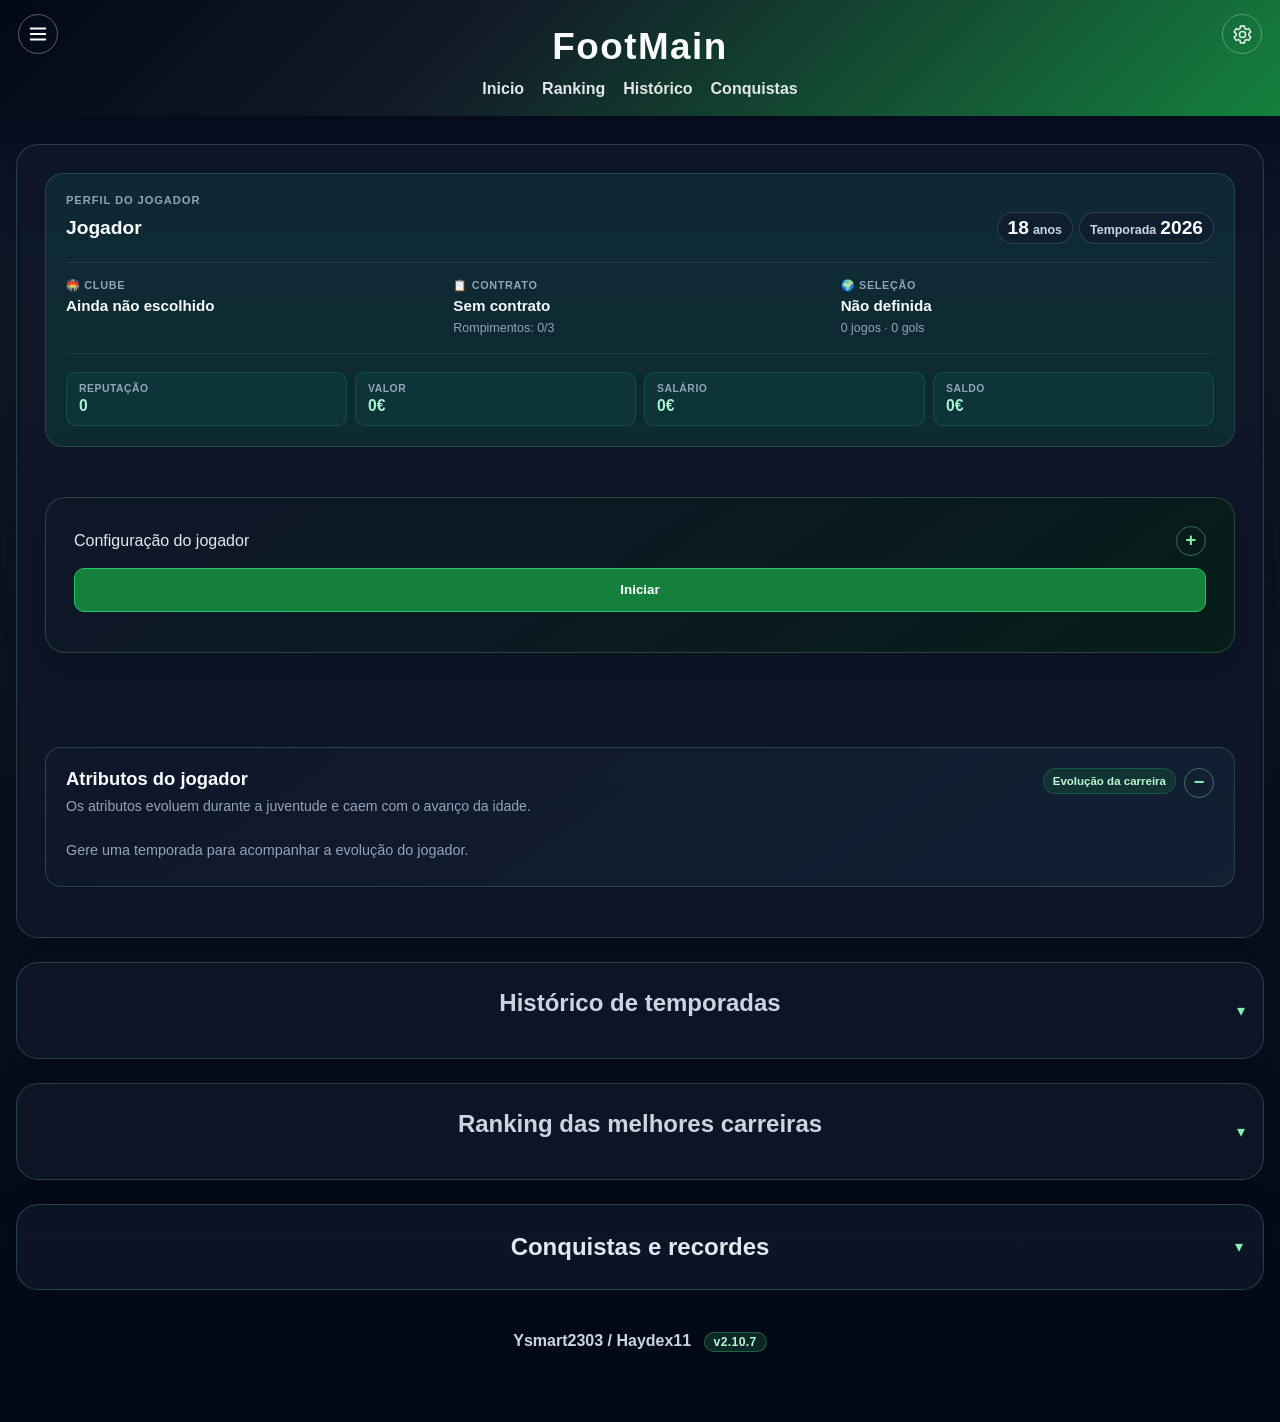
==== commit c44dd0f2: "V2.10.10 - "Última partida" virou modal (é pra tela ficar mais limpa"" ====
--- a/index.html
+++ b/index.html
@@ -205,7 +205,6 @@
                 <div id="jja-status" class="jja-status" role="status" aria-live="polite" hidden></div>
                 <div id="jja-conteudo-temporada" hidden>
                 <div id="jja-proximo" class="jja-proximo"></div>
-                <div class="jja-painel"><h3>Última partida</h3><div id="jja-ultima">Nenhuma partida disputada.</div></div>
                 <details class="jja-recolhivel jja-classificacao">
                     <summary>Classificação da liga</summary>
                     <div id="jja-tabela">Inicie uma temporada para ver a tabela.</div>
@@ -664,6 +663,16 @@
             </div>
         </div>
     </div>
+    <div id="jja-modal-ultima-partida" class="modal-overlay jja-modal-evento" hidden>
+        <div class="jja-evento-caixa jja-ultima-partida-caixa" role="dialog" aria-modal="true" aria-labelledby="jja-ultima-partida-titulo" aria-describedby="jja-ultima" tabindex="-1">
+            <span class="jja-evento-icone" aria-hidden="true">⚽</span>
+            <h3 id="jja-ultima-partida-titulo">Última partida</h3>
+            <div id="jja-ultima"></div>
+            <div class="jja-evento-acoes">
+                <button type="button" class="jja-evento-continuar" id="jja-ultima-partida-continuar">Continuar</button>
+            </div>
+        </div>
+    </div>
 
     <div id="jja-modal-bola-de-ouro" class="modal-overlay jja-modal-bola-de-ouro" hidden>
         <section class="jja-bola-de-ouro-caixa" role="dialog" aria-modal="true" aria-labelledby="jja-bola-de-ouro-titulo" aria-describedby="jja-bola-de-ouro-mensagem" tabindex="-1">
--- a/css/style.css
+++ b/css/style.css
@@ -2213,6 +2213,31 @@
 /* Sistema de atributos e evolução do jogador */
 #inicio { grid-template-areas: "perfil perfil" "inputs posicao" "resultados resultados" "acoes acoes" "atributos atributos" "resumo resumo"; grid-template-rows: min-content repeat(3, min-content); }
 .atributos-painel { grid-area: atributos; min-width: 0; padding: 20px; border: 1px solid rgba(148,163,184,.22); border-radius: 16px; background: linear-gradient(145deg,rgba(15,23,42,.95),rgba(20,35,54,.85)); }
+.mobile-setup > summary,
+.atributos-painel > summary { cursor: pointer; list-style: none; }
+.mobile-setup > summary::-webkit-details-marker,
+.atributos-painel > summary::-webkit-details-marker { display: none; }
+.mobile-setup > summary::marker,
+.atributos-painel > summary::marker { content: ""; }
+.mobile-setup > summary { display: flex; align-items: center; gap: 10px; }
+.mobile-setup > summary::after,
+.atributos-painel > summary::after {
+    display: grid;
+    width: 28px;
+    height: 28px;
+    place-items: center;
+    border: 1px solid rgba(134, 239, 172, .38);
+    border-radius: 50%;
+    color: #86efac;
+    font-size: 1.15rem;
+    font-weight: 800;
+    line-height: 1;
+}
+.mobile-setup > summary::after { content: "+"; flex: 0 0 28px; margin-left: auto; }
+.mobile-setup[open] > summary::after,
+.atributos-painel[open] > summary::after { content: "−"; }
+.atributos-painel > summary { position: relative; padding-right: 38px; }
+.atributos-painel > summary::after { position: absolute; top: 0; right: 0; content: "+"; }
 .atributos-titulo { display:flex; align-items:flex-start; justify-content:space-between; gap:14px; margin-bottom:18px; }
 .atributos-titulo h3 { font-size:1.15rem; margin-bottom:6px; color:#f8fafc; }
 .atributos-titulo p { color:#94a3b8; font-size:.88rem; line-height:1.45; }
@@ -2340,6 +2365,8 @@
 }
 
 html[data-theme="light"] .opcao-select-modal-marcador { color: #15803d; }
+html[data-theme="light"] .mobile-setup > summary::after,
+html[data-theme="light"] .atributos-painel > summary::after { border-color: rgba(21, 128, 61, .38); color: #15803d; }
 
 
 
--- a/css/animations.css
+++ b/css/animations.css
@@ -710,6 +710,7 @@
     color: #e2e8f0;
     animation: eventoEntrada .3s ease;
 }
+.jja-ultima-partida-caixa { width: min(100%, 560px); }
 
 @keyframes eventoEntrada {
     from { opacity: 0; transform: translateY(-10px) scale(.95); }
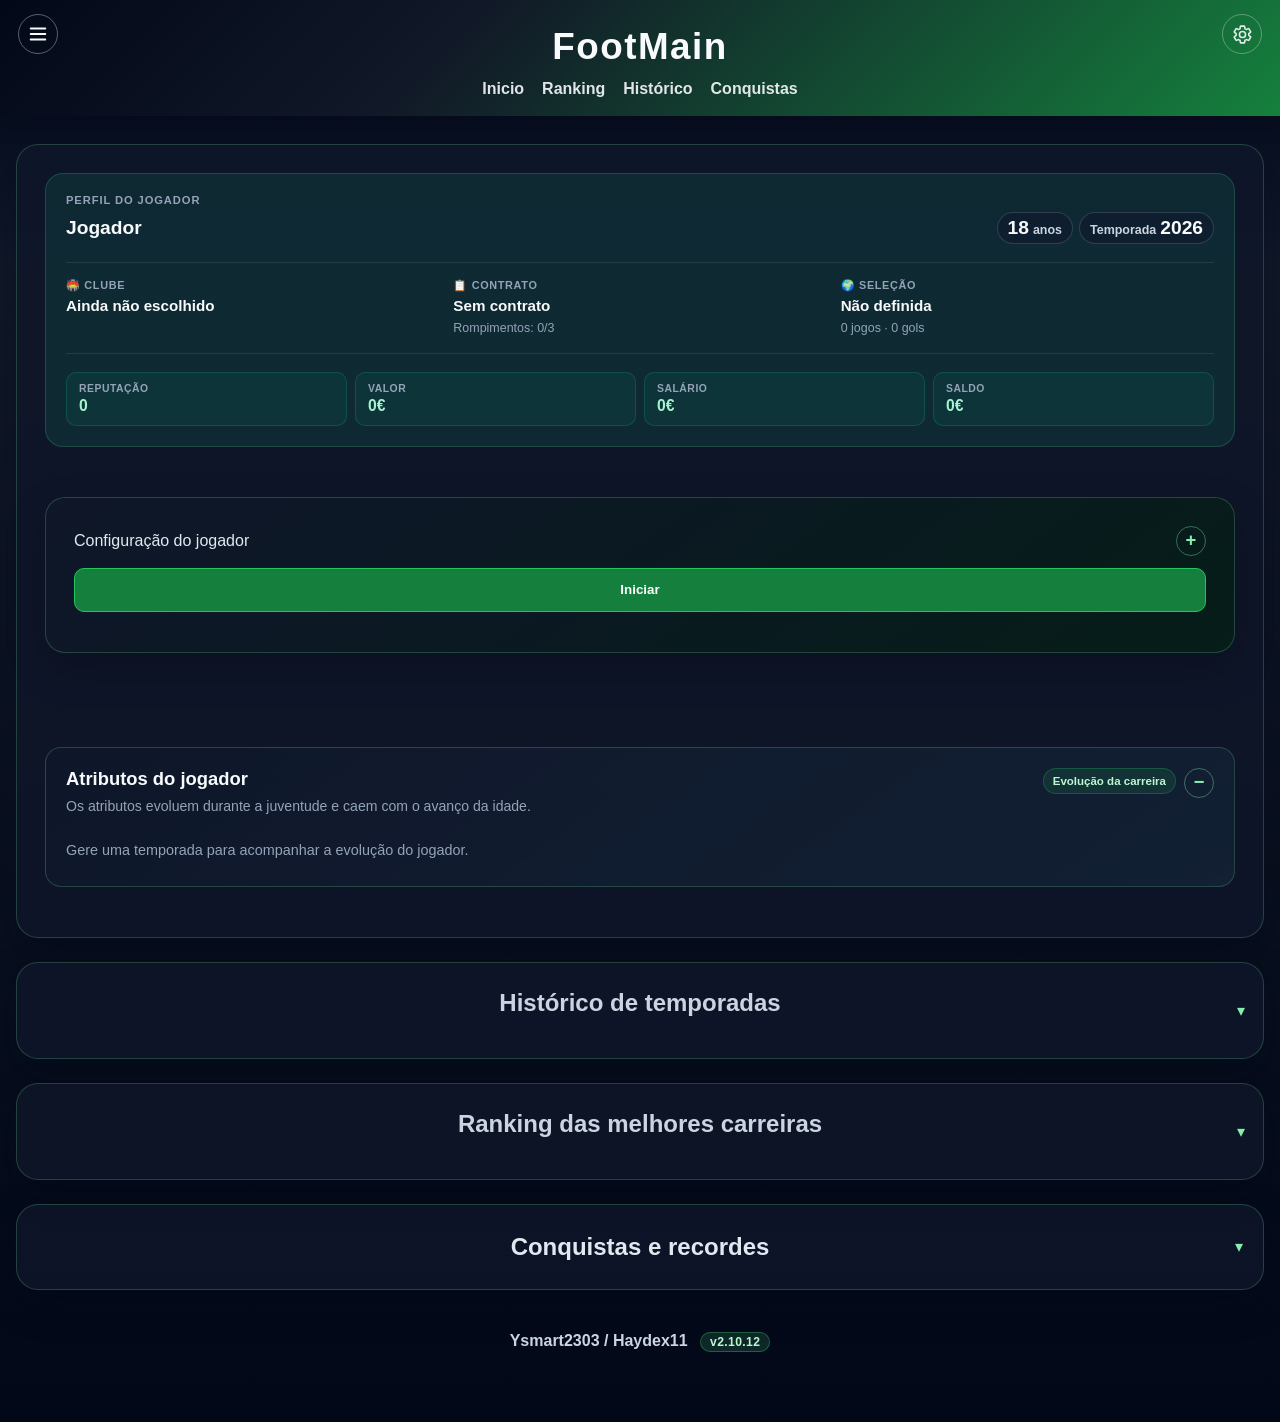
==== commit 3eb01db1: "V2.10.12 - Coletiva de imprensa" ====
--- a/index.html
+++ b/index.html
@@ -293,7 +293,8 @@
                             </div>
                             <div id="mercado-resultados" class="mercado-resultados">
                                 <h3>Mercado do jogador</h3>
-                                <div><span>Reputação</span><strong id="resultado-reputacao">-</strong></div>
+                                <div><span>Reputação geral</span><strong id="resultado-reputacao">-</strong></div>
+                                <div><span>Variação na temporada</span><strong id="resultado-variacao-reputacao">-</strong></div>
                                 <div><span>Valor de mercado</span><strong id="resultado-valor">-</strong></div>
                                 <div><span>Salário anual</span><strong id="resultado-salario">-</strong></div>
                             </div>
@@ -536,7 +537,7 @@
             <p id="jja-proxima-contexto">Como deseja avançar nesta partida?</p>
             <div class="jja-proxima-opcoes">
                 <button type="button" class="jja-decisao-opcao" id="jja-proxima-jogar">Jogar partida</button>
-                <button type="button" class="jja-decisao-opcao jja-proxima-simular" id="jja-proxima-simular">Simula partida</button>
+                <button type="button" class="jja-decisao-opcao jja-proxima-simular" id="jja-proxima-simular">Simular partida</button>
                 <button type="button" class="jja-decisao-opcao jja-proxima-simular" id="jja-proxima-lesao" hidden>Simular partidas até o fim da lesão</button>
             </div>
             <div class="jja-decisao-acoes">
@@ -592,6 +593,16 @@
         </div>
     </div>
 
+    <div id="modal-coletiva-imprensa" class="modal-overlay modal-coletiva-imprensa" hidden>
+        <div class="modal-caixa" role="dialog" aria-modal="true" aria-labelledby="coletiva-pergunta">
+            <div class="modal-icone" aria-hidden="true">🎙️</div>
+            <span id="coletiva-categoria" class="coletiva-categoria">Coletiva de imprensa</span>
+            <h3 id="coletiva-pergunta">Pergunta do jornalista</h3>
+            <p>Escolha como deseja responder. O resultado da partida poderá alterar o impacto da declaração.</p>
+            <div id="coletiva-respostas" class="coletiva-respostas"></div>
+        </div>
+    </div>
+
     <div id="jja-modal-fim-carreira" class="modal-overlay jja-modal-fim-carreira" hidden>
         <div class="modal-caixa" role="dialog" aria-modal="true" aria-labelledby="jja-fim-carreira-titulo">
             <div class="modal-icone" aria-hidden="true">🏁</div>
--- a/css/style.css
+++ b/css/style.css
@@ -5433,3 +5433,11 @@
     width: 100%;
   }
 }
+
+
+/* Coletivas de imprensa */
+.modal-coletiva-imprensa { z-index: 1200; }
+.modal-coletiva-imprensa .modal-caixa { max-width: 520px; }
+.coletiva-categoria { display: block; color: var(--cor-texto-secundario, #8b929e); font-size: .78rem; font-weight: 700; letter-spacing: .06em; text-transform: uppercase; margin: 0 0 .45rem; }
+.coletiva-respostas { display: grid; gap: .65rem; margin-top: 1.1rem; }
+.coletiva-resposta { width: 100%; min-height: 48px; text-align: left; white-space: normal; line-height: 1.4; }
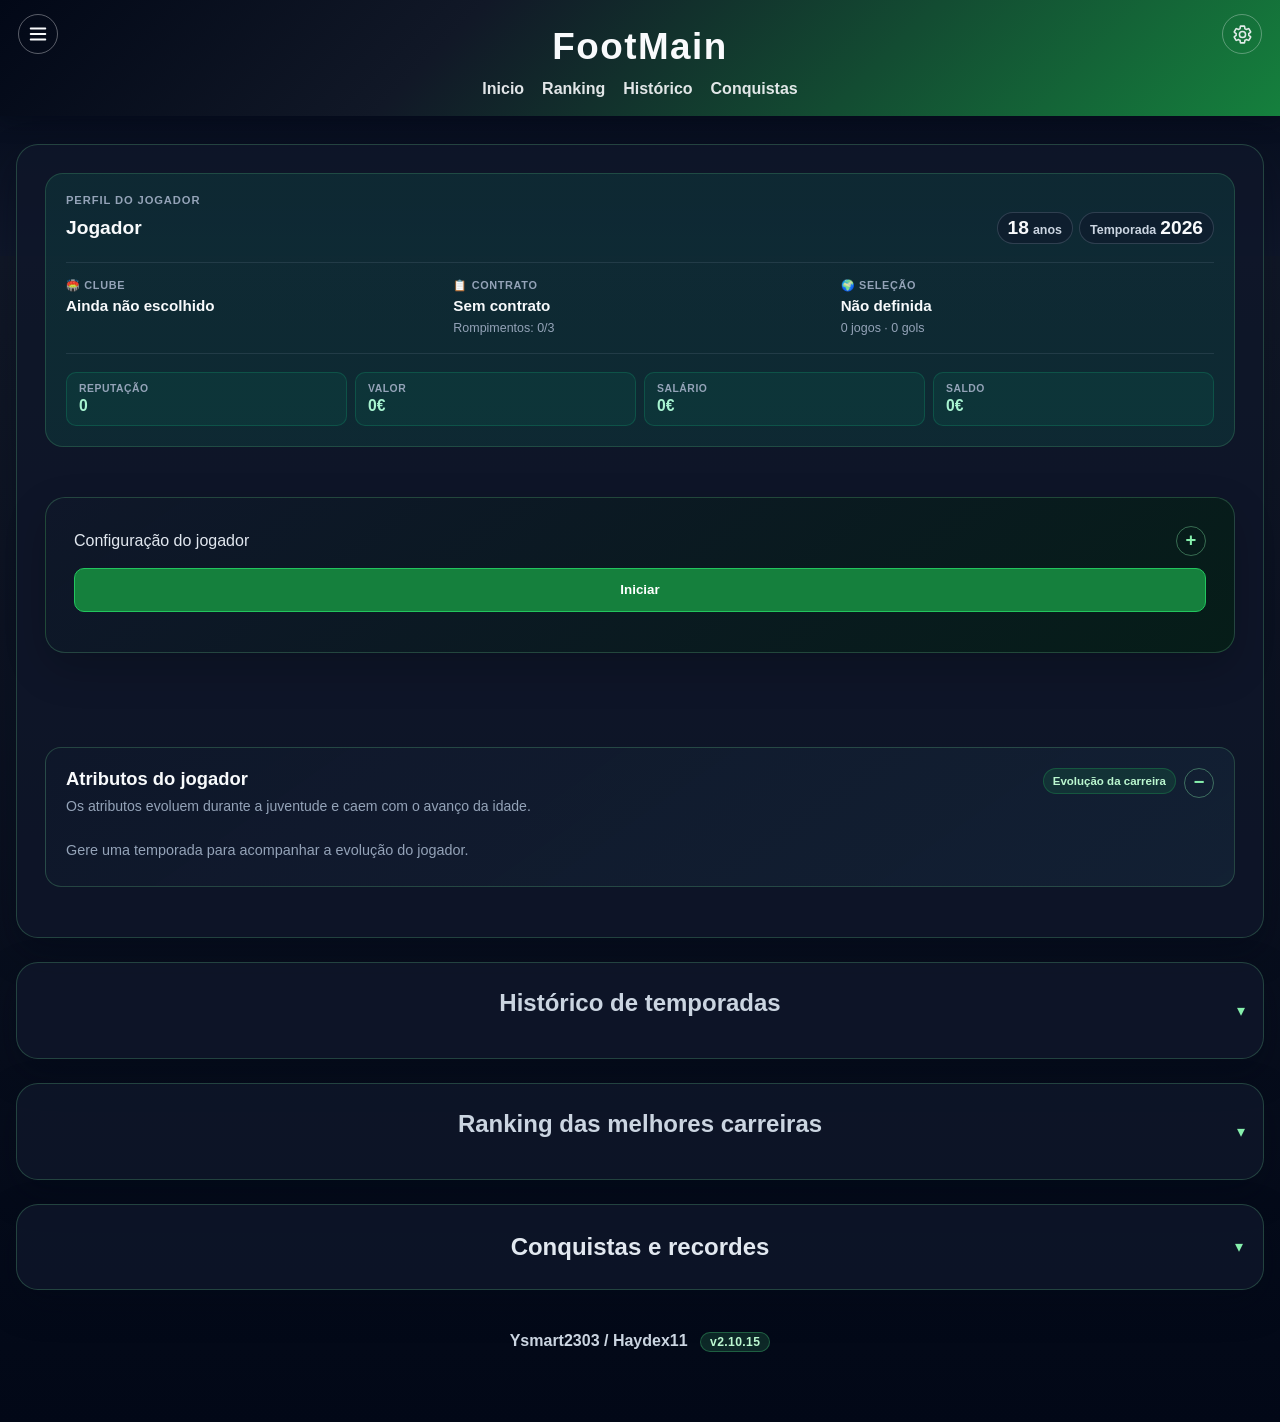
==== commit df51a5fb: "V2.10.15 - Resumo da temporada adicionado" ====
--- a/index.html
+++ b/index.html
@@ -235,68 +235,72 @@
                             <span>Desempenho</span>
                             <h2>Estatísticas da temporada</h2>
                         </div>
-                        <div class="resultado-estatistica">
+                        <div class="resultado-estatistica" hidden>
                             <span>Jogos</span>
                             <strong id="jogos">0</strong>
                         </div>
-                        <div class="resultado-estatistica">
+                        <div class="resultado-estatistica" hidden>
                             <span>Gols</span>
                             <strong id="gols">0</strong>
                         </div>
-                        <div class="resultado-estatistica">
+                        <div class="resultado-estatistica" hidden>
                             <span>Assistências</span>
                             <strong id="assi">0</strong>
                         </div>
-                        <div class="resultado-estatistica">
+                        <div class="resultado-estatistica" hidden>
                             <span>Prêmios</span>
                             <strong id="prem">0</strong>
                         </div>
-                        <div class="resultado-estatistica">
+                        <div class="resultado-estatistica" hidden>
+                            <span>Variação da reputação (coletivas)</span>
+                            <strong id="jja-variacao-reputacao" aria-live="polite">0</strong>
+                        </div>
+                        <div class="resultado-estatistica" hidden>
                             <span>MOTM</span>
                             <strong id="jja-motm">0</strong>
                         </div>
-                        <div class="resultado-estatistica">
+                        <div class="resultado-estatistica" hidden>
                             <span>Cartões amarelos</span>
                             <strong id="jja-amarelos">0</strong>
                         </div>
-                        <div class="resultado-estatistica">
+                        <div class="resultado-estatistica" hidden>
                             <span>Cartões vermelhos</span>
                             <strong id="jja-vermelhos">0</strong>
                         </div>
-                        <div class="resultado-estatistica">
+                        <div class="resultado-estatistica" hidden>
                             <span>Hat-tricks</span>
                             <strong id="jja-hattricks">0</strong>
                         </div>
-                        <div class="resultado-estatistica">
+                        <div class="resultado-estatistica" hidden>
                             <span>Dribles completos</span>
                             <strong id="jja-dribles">0</strong>
                         </div>
-                        <div class="resultado-estatistica">
+                        <div class="resultado-estatistica" hidden>
                             <span>Desarmes</span>
                             <strong id="jja-desarmes">0</strong>
                         </div>
-                        <div class="resultado-estatistica">
+                        <div class="resultado-estatistica" hidden>
                             <span>Defesas</span>
                             <strong id="jja-defesas">0</strong>
                         </div>
-                        <div class="resultado-estatistica">
+                        <div class="resultado-estatistica" hidden>
                             <span>Jogadas criadas</span>
                             <strong id="jja-jogadas-criadas">0</strong>
                         </div>
-                        <div class="resultado-detalhes">
-                            <div id="titulos-resultados" class="titulos-resultados">
+                        <div class="resultado-detalhes" hidden>
+                            <div id="titulos-resultados" class="titulos-resultados" hidden>
                                 <div>
                                     <strong id="ano-titulos-resultados">Títulos da temporada</strong>
-                                    <p><b>Coletivos:</b> <span id="titulos-coletivos-resultados">Nenhum</span></p>
-                                    <p><b>Individuais:</b> <span id="titulos-individuais-resultados">Nenhum</span></p>
+                                    <p hidden><b>Coletivos:</b> <span id="titulos-coletivos-resultados">Nenhum</span></p>
+                                    <p hidden><b>Individuais:</b> <span id="titulos-individuais-resultados">Nenhum</span></p>
                                 </div>
                             </div>
-                            <div id="mercado-resultados" class="mercado-resultados">
+                            <div id="mercado-resultados" class="mercado-resultados" hidden>
                                 <h3>Mercado do jogador</h3>
-                                <div><span>Reputação geral</span><strong id="resultado-reputacao">-</strong></div>
-                                <div><span>Variação na temporada</span><strong id="resultado-variacao-reputacao">-</strong></div>
-                                <div><span>Valor de mercado</span><strong id="resultado-valor">-</strong></div>
-                                <div><span>Salário anual</span><strong id="resultado-salario">-</strong></div>
+                                <div hidden><span>Reputação geral</span><strong id="resultado-reputacao">-</strong></div>
+                                <div hidden><span>Variação na temporada</span><strong id="resultado-variacao-reputacao">-</strong></div>
+                                <div hidden><span>Valor de mercado</span><strong id="resultado-valor">-</strong></div>
+                                <div hidden><span>Salário anual</span><strong id="resultado-salario">-</strong></div>
                             </div>
                         </div>
                     </div>
@@ -594,12 +598,13 @@
     </div>
 
     <div id="modal-coletiva-imprensa" class="modal-overlay modal-coletiva-imprensa" hidden>
-        <div class="modal-caixa" role="dialog" aria-modal="true" aria-labelledby="coletiva-pergunta">
+        <div class="modal-caixa" role="dialog" aria-modal="true" aria-labelledby="coletiva-pergunta" tabindex="-1">
             <div class="modal-icone" aria-hidden="true">🎙️</div>
             <span id="coletiva-categoria" class="coletiva-categoria">Coletiva de imprensa</span>
             <h3 id="coletiva-pergunta">Pergunta do jornalista</h3>
-            <p>Escolha como deseja responder. O resultado da partida poderá alterar o impacto da declaração.</p>
-            <div id="coletiva-respostas" class="coletiva-respostas"></div>
+            <p>Escolha uma resposta para continuar. O resultado da partida poderá alterar o impacto da declaração.</p>
+            <p id="coletiva-feedback" class="coletiva-feedback" aria-live="polite"></p>
+            <div id="coletiva-respostas" class="coletiva-respostas" role="radiogroup" aria-labelledby="coletiva-pergunta"></div>
         </div>
     </div>
 
@@ -703,6 +708,25 @@
             </div>
         </section>
     </div>
+
+    <div id="jja-modal-resumo-temporada" class="modal-overlay jja-modal-resumo-temporada" hidden>
+        <section class="jja-resumo-temporada-caixa" role="dialog" aria-modal="true" aria-labelledby="jja-resumo-temporada-titulo">
+            <span class="jja-resumo-temporada-icone" aria-hidden="true">📋</span>
+            <span class="jja-resumo-temporada-chamada">TEMPORADA CONCLUÍDA</span>
+            <h3 id="jja-resumo-temporada-titulo">Resumo da temporada</h3>
+            <dl class="jja-resumo-temporada-dados">
+                <div><dt>Temporada atual</dt><dd id="jja-resumo-temporada-ano">-</dd></div>
+                <div><dt>Gols</dt><dd id="jja-resumo-temporada-gols">0</dd></div>
+                <div><dt>Assistências</dt><dd id="jja-resumo-temporada-assistencias">0</dd></div>
+                <div><dt>Reputação ganha/perdida</dt><dd id="jja-resumo-temporada-reputacao">0 pontos</dd></div>
+                <div class="jja-resumo-temporada-titulos"><dt>Títulos coletivos</dt><dd id="jja-resumo-temporada-coletivos">Nenhum</dd></div>
+                <div class="jja-resumo-temporada-titulos"><dt>Títulos individuais</dt><dd id="jja-resumo-temporada-individuais">Nenhum</dd></div>
+            </dl>
+            <div class="jja-resumo-temporada-acoes">
+                <button type="button" id="jja-resumo-temporada-continuar">Continuar</button>
+            </div>
+        </section>
+    </div>
     
     <script src="js/config.js"></script>
     <script src="js/career-analysis-core.js" defer></script>
--- a/css/style.css
+++ b/css/style.css
@@ -2463,6 +2463,70 @@
 
 html[data-theme="light"] .modal-btn--continuar:hover {
     background: #bbf7d0;
+}
+
+html[data-theme="light"] .coletiva-categoria,
+html[data-theme="light"] .coletiva-categoria[data-categoria] {
+    border-color: #86efac;
+    background: #dcfce7;
+    color: #166534 !important;
+}
+
+html[data-theme="light"] .coletiva-categoria[data-categoria="treinador"],
+html[data-theme="light"] .coletiva-categoria[data-categoria="rivalidade"],
+html[data-theme="light"] .coletiva-categoria[data-categoria="torcida"] {
+    border-color: #facc15;
+    background: #fef3c7;
+    color: #92400e !important;
+}
+
+html[data-theme="light"] .coletiva-categoria[data-categoria="futuro"],
+html[data-theme="light"] .coletiva-categoria[data-categoria="companheiros"] {
+    border-color: #93c5fd;
+    background: #dbeafe;
+    color: #1e40af !important;
+}
+
+html[data-theme="light"] .coletiva-resposta {
+    border-color: #86efac;
+    background: #f0fdf4;
+    color: #14532d;
+}
+
+html[data-theme="light"] .coletiva-resposta:hover {
+    background: #dcfce7;
+}
+
+html[data-theme="light"] .coletiva-feedback {
+    border-color: #cbd5e1;
+    background: #f8fafc;
+    color: #334155 !important;
+}
+
+html[data-theme="light"] .coletiva-feedback--positivo {
+    border-color: #86efac;
+    background: #dcfce7;
+    color: #166534 !important;
+}
+
+html[data-theme="light"] .coletiva-feedback--neutro {
+    border-color: #facc15;
+    background: #fef3c7;
+    color: #92400e !important;
+}
+
+html[data-theme="light"] .coletiva-feedback--negativo {
+    border-color: #fca5a5;
+    background: #fee2e2;
+    color: #991b1b !important;
+}
+
+html[data-theme="light"] .jja-reputacao-positiva {
+    color: #15803d !important;
+}
+
+html[data-theme="light"] .jja-reputacao-negativa {
+    color: #b91c1c !important;
 }
 
 html[data-theme="light"] .modal-btn--transferencias {
@@ -4341,6 +4405,10 @@
     border: 1px solid rgba(148, 163, 184, 0.18);
     border-bottom: 2px solid rgba(52, 211, 153, 0.55);
     border-radius: 12px;
+}
+
+#resultados [hidden] {
+    display: none !important;
 }
 
 .resultado-estatistica span {
@@ -5437,7 +5505,119 @@
 
 /* Coletivas de imprensa */
 .modal-coletiva-imprensa { z-index: 1200; }
-.modal-coletiva-imprensa .modal-caixa { max-width: 520px; }
-.coletiva-categoria { display: block; color: var(--cor-texto-secundario, #8b929e); font-size: .78rem; font-weight: 700; letter-spacing: .06em; text-transform: uppercase; margin: 0 0 .45rem; }
-.coletiva-respostas { display: grid; gap: .65rem; margin-top: 1.1rem; }
-.coletiva-resposta { width: 100%; min-height: 48px; text-align: left; white-space: normal; line-height: 1.4; }
+.modal-coletiva-imprensa .modal-caixa { width: min(100%, 520px); }
+.coletiva-categoria {
+  display: inline-flex;
+  align-items: center;
+  gap: 6px;
+  padding: 4px 10px;
+  border: 1px solid rgba(74, 222, 128, .35);
+  border-radius: 999px;
+  background: rgba(74, 222, 128, .15);
+  color: #bbf7d0;
+  font-size: .75rem;
+  font-weight: 800;
+  letter-spacing: .05em;
+  text-transform: uppercase;
+}
+.coletiva-categoria[data-categoria="confianca"],
+.coletiva-categoria[data-categoria="desempenho"],
+.coletiva-categoria[data-categoria="objetivos"] {
+  border-color: rgba(74, 222, 128, .4);
+  background: rgba(74, 222, 128, .15);
+  color: #bbf7d0;
+}
+.coletiva-categoria[data-categoria="treinador"],
+.coletiva-categoria[data-categoria="rivalidade"],
+.coletiva-categoria[data-categoria="torcida"] {
+  border-color: rgba(250, 204, 21, .4);
+  background: rgba(250, 204, 21, .12);
+  color: #fde68a;
+}
+.coletiva-categoria[data-categoria="futuro"],
+.coletiva-categoria[data-categoria="companheiros"] {
+  border-color: rgba(96, 165, 250, .4);
+  background: rgba(96, 165, 250, .12);
+  color: #bfdbfe;
+}
+.coletiva-respostas {
+  display: flex;
+  flex-direction: column;
+  gap: 10px;
+  width: 100%;
+  margin-top: 8px;
+}
+.coletiva-resposta {
+  width: 100%;
+  min-width: 0;
+  min-height: 48px;
+  padding: 14px 16px;
+  border: 1px solid rgba(148, 163, 184, .35);
+  border-radius: 12px;
+  background: rgba(15, 23, 42, .85);
+  color: #e2e8f0;
+  font-weight: 600;
+  line-height: 1.45;
+  text-align: left;
+  white-space: normal;
+  overflow-wrap: anywhere;
+  cursor: pointer;
+  transition: transform .15s ease, border-color .15s ease, background .15s ease;
+}
+.coletiva-resposta:hover {
+  border-color: #4ade80;
+  background: rgba(34, 197, 94, .12);
+  transform: translateY(-1px);
+}
+.coletiva-resposta:focus-visible {
+  outline: 2px solid #4ade80;
+  outline-offset: 2px;
+}
+.coletiva-resposta:disabled {
+  opacity: .6;
+  cursor: not-allowed;
+}
+.coletiva-resposta:disabled:hover {
+  background: rgba(15, 23, 42, .85);
+  transform: none;
+}
+.coletiva-feedback {
+  width: 100%;
+  margin: 0;
+  padding: 10px 12px;
+  border: 1px solid rgba(148, 163, 184, .3);
+  border-radius: 10px;
+  background: rgba(148, 163, 184, .1);
+  color: #cbd5e1;
+  font-size: .9rem;
+  text-align: left;
+}
+.modal-caixa .coletiva-feedback { text-align: left; }
+.coletiva-feedback:empty { display: none; }
+.coletiva-feedback--positivo {
+  border-color: rgba(74, 222, 128, .4);
+  background: rgba(34, 197, 94, .12);
+  color: #bbf7d0;
+}
+.coletiva-feedback--neutro {
+  border-color: rgba(250, 204, 21, .35);
+  background: rgba(250, 204, 21, .1);
+  color: #fde68a;
+}
+.coletiva-feedback--negativo {
+  border-color: rgba(248, 113, 113, .4);
+  background: rgba(239, 68, 68, .12);
+  color: #fecaca;
+}
+.jja-reputacao-positiva {
+  color: #4ade80;
+  font-variant-numeric: tabular-nums;
+}
+.jja-reputacao-negativa {
+  color: #f87171;
+  font-variant-numeric: tabular-nums;
+}
+@media (max-width: 420px) {
+  .modal-coletiva-imprensa .modal-caixa { gap: 10px; }
+  .coletiva-resposta { padding: 13px 12px; }
+}
--- a/css/animations.css
+++ b/css/animations.css
@@ -893,4 +893,131 @@
     .jja-bola-de-ouro-caixa { max-height: calc(100dvh - 24px); }
     .jja-bola-de-ouro-lista { max-height: min(32dvh, 280px); }
     .jja-bola-de-ouro-detalhes { grid-template-columns: minmax(0, 1fr); }
+}
+
+.jja-modal-resumo-temporada {
+    z-index: 1320;
+}
+
+.jja-resumo-temporada-caixa {
+    width: min(540px, calc(100vw - 24px));
+    max-height: calc(100vh - 24px);
+    overflow-y: auto;
+    padding: 26px;
+    border: 1px solid rgba(74, 222, 128, 0.55);
+    border-radius: 18px;
+    background: linear-gradient(150deg, #10251c, #101923 58%, #17271d);
+    box-shadow: 0 24px 70px rgba(2, 8, 23, 0.6);
+    color: #f1f5f9;
+    animation: eventoEntrada .3s ease;
+}
+
+.jja-resumo-temporada-icone {
+    display: block;
+    margin-bottom: 8px;
+    font-size: 2.4rem;
+    line-height: 1;
+}
+
+.jja-resumo-temporada-chamada {
+    color: #86efac;
+    font-size: .72rem;
+    font-weight: 900;
+    letter-spacing: .14em;
+}
+
+.jja-resumo-temporada-caixa h3 {
+    margin: 6px 0 18px;
+    color: #f0fdf4;
+    font-size: 1.45rem;
+}
+
+.jja-resumo-temporada-dados {
+    display: grid;
+    grid-template-columns: repeat(2, minmax(0, 1fr));
+    gap: 10px;
+    margin: 0;
+}
+
+.jja-resumo-temporada-dados > div {
+    min-width: 0;
+    padding: 12px;
+    border: 1px solid rgba(148, 163, 184, 0.18);
+    border-radius: 10px;
+    background: rgba(15, 23, 42, 0.55);
+}
+
+.jja-resumo-temporada-dados dt {
+    margin-bottom: 5px;
+    color: #a7b5c8;
+    font-size: .78rem;
+}
+
+.jja-resumo-temporada-dados dd {
+    margin: 0;
+    color: #f8fafc;
+    font-weight: 800;
+    overflow-wrap: anywhere;
+}
+
+.jja-resumo-temporada-dados .jja-resumo-temporada-titulos {
+    grid-column: 1 / -1;
+}
+
+.jja-resumo-temporada-acoes {
+    display: flex;
+    justify-content: flex-end;
+    margin-top: 18px;
+}
+
+.jja-resumo-temporada-acoes button {
+    min-height: 42px;
+    padding: 10px 24px;
+    border: 1px solid rgba(74, 222, 128, 0.5);
+    border-radius: 10px;
+    background: #17643b;
+    color: #f0fdf4;
+    font-weight: 800;
+    cursor: pointer;
+    transition: background .15s ease, transform .15s ease;
+}
+
+.jja-resumo-temporada-acoes button:hover {
+    background: #21834d;
+    transform: translateY(-1px);
+}
+
+html[data-theme="light"] .jja-resumo-temporada-caixa {
+    border-color: #86efac;
+    background: linear-gradient(150deg, #f0fdf4, #f8fafc 58%, #ecfdf5);
+    color: #1f2937;
+}
+
+html[data-theme="light"] .jja-resumo-temporada-chamada {
+    color: #166534;
+}
+
+html[data-theme="light"] .jja-resumo-temporada-caixa h3,
+html[data-theme="light"] .jja-resumo-temporada-dados dd {
+    color: #1f2937;
+}
+
+html[data-theme="light"] .jja-resumo-temporada-dados dt {
+    color: #475569;
+}
+
+html[data-theme="light"] .jja-resumo-temporada-dados > div {
+    border-color: #dbe3dc;
+    background: rgba(255, 255, 255, 0.82);
+}
+
+html[data-theme="light"] .jja-resumo-temporada-acoes button {
+    background: #4b8155;
+    color: #fff;
+}
+
+@media (max-width: 520px) {
+    .jja-resumo-temporada-caixa { padding: 20px 16px; }
+    .jja-resumo-temporada-dados { gap: 8px; }
+    .jja-resumo-temporada-dados > div { padding: 10px; }
 }
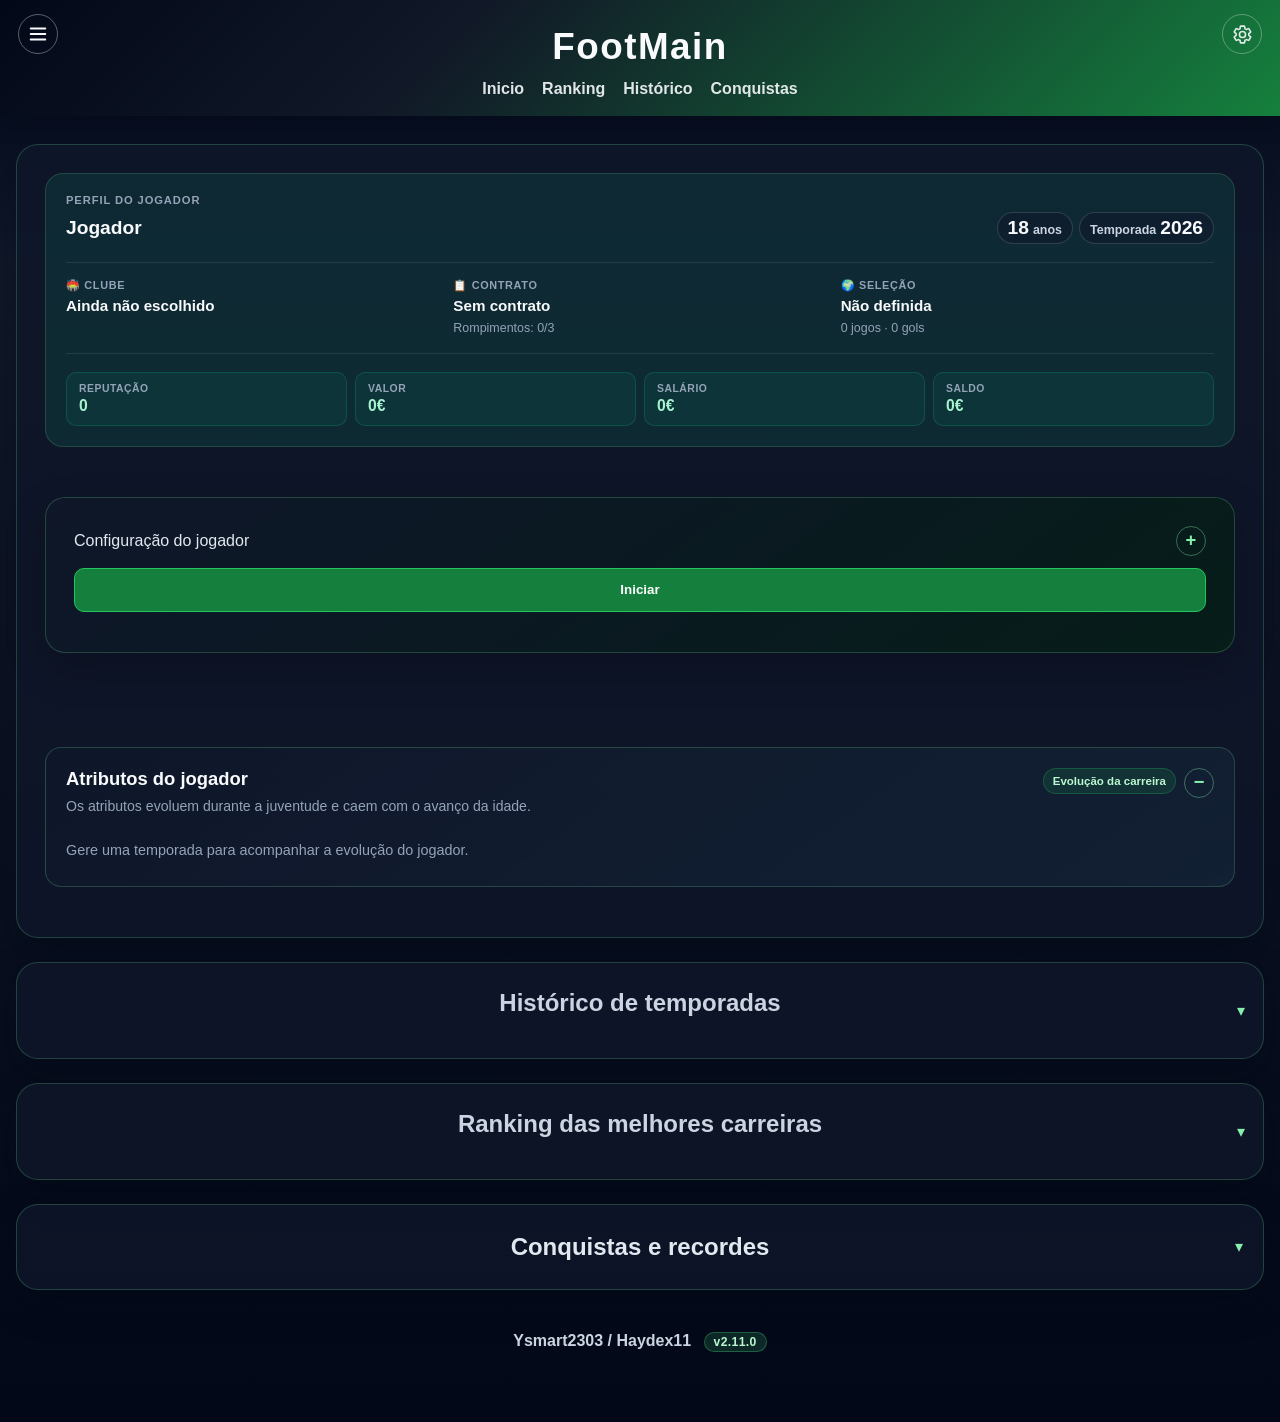
==== commit 0c24c9b3: "V2.11.0 - Reformulação nos elencos." ====
--- a/index.html
+++ b/index.html
@@ -222,6 +222,13 @@
                             <button type="button" aria-pressed="false" data-ranking-metrica="assistencias">Assistências</button>
                         </div>
                         <div id="jja-ranking-painel" class="jja-ranking-painel"></div>
+                    </div>
+                </details>
+                <details id="jja-elenco-clube" class="jja-recolhivel jja-elenco-clube" aria-label="Elenco do clube atual" hidden>
+                    <summary>Elenco do clube</summary>
+                    <div class="jja-elenco-conteudo">
+                        <p id="jja-elenco-resumo" class="jja-elenco-resumo"></p>
+                        <div id="jja-elenco-painel" class="jja-elenco-painel"></div>
                     </div>
                 </details>
                 <details class="jja-recolhivel jja-calendario-painel">
@@ -709,6 +716,19 @@
         </section>
     </div>
 
+    <div id="jja-modal-rompimento" class="modal-overlay jja-modal-decisao" hidden>
+        <div class="jja-decisao-caixa" role="dialog" aria-modal="true" aria-labelledby="jja-rompimento-titulo" aria-describedby="jja-rompimento-contexto" tabindex="-1">
+            <span class="jja-decisao-icone" aria-hidden="true">🤝</span>
+            <h3 id="jja-rompimento-titulo">Reunião sobre o futuro</h3>
+            <p id="jja-rompimento-contexto">Diretoria e treinador avaliarão seu desempenho no clube.</p>
+            <div id="jja-rompimento-detalhes" class="jja-rompimento-detalhes"></div>
+            <div class="jja-proxima-opcoes">
+                <button type="button" class="jja-decisao-opcao" id="jja-rompimento-ficar">Aceitar proposta para ficar</button>
+                <button type="button" class="jja-decisao-opcao jja-proxima-simular" id="jja-rompimento-sair">Sair e ficar livre no mercado</button>
+            </div>
+        </div>
+    </div>
+
     <div id="jja-modal-resumo-temporada" class="modal-overlay jja-modal-resumo-temporada" hidden>
         <section class="jja-resumo-temporada-caixa" role="dialog" aria-modal="true" aria-labelledby="jja-resumo-temporada-titulo">
             <span class="jja-resumo-temporada-icone" aria-hidden="true">📋</span>
--- a/css/style.css
+++ b/css/style.css
@@ -4777,6 +4777,27 @@
 .jja-ranking-clube { display: inline-flex; align-items: center; gap: 7px; min-width: 0; }
 .jja-ranking-sigla { display: inline-grid; flex: 0 0 26px; width: 26px; height: 26px; place-items: center; border: 1px solid #42614e; border-radius: 5px; background: rgba(34, 197, 94, .1); color: #bbf7d0; font-size: .65rem; font-weight: 900; }
 .jja-ranking-vazio { margin: 8px 2px 3px; color: #94a3b8; font-size: .84rem; }
+.jja-elenco-clube { min-width: 0; margin-top: 12px; }
+.jja-elenco-conteudo { padding: 0 12px 12px; }
+.jja-elenco-resumo { margin: 0 0 10px; color: #aab8ca; font-size: .82rem; }
+.jja-elenco-painel { display: grid; grid-template-columns: repeat(2, minmax(0, 1fr)); gap: 14px; }
+.jja-elenco-grupo { min-width: 0; }
+.jja-elenco-grupo h3 { margin: 0 0 8px; color: #e2e8f0; font-size: .9rem; }
+.jja-elenco-wrap { max-height: 340px; overflow: auto; }
+.jja-elenco-tabela { width: 100%; border-collapse: collapse; font-size: .82rem; }
+.jja-elenco-tabela th, .jja-elenco-tabela td { padding: 7px 6px; border-bottom: 1px solid #263449; text-align: left; }
+.jja-elenco-tabela th { position: sticky; top: 0; background: #111c2e; color: #9fb0c5; }
+.jja-elenco-tabela th:nth-last-child(-n+2), .jja-elenco-tabela td:nth-last-child(-n+2) { width: 1%; text-align: right; white-space: nowrap; }
+.jja-elenco-tabela tr.meu-elenco { background: rgba(34, 197, 94, .12); }
+.jja-elenco-real { color: #86efac; }
+.jja-rompimento-detalhes { margin: 8px 0 14px; padding: 10px; border-radius: 8px; background: rgba(148, 163, 184, .08); color: #cbd5e1; font-size: .85rem; }
+html[data-theme="light"] .jja-elenco-resumo { color: #475569; }
+html[data-theme="light"] .jja-elenco-grupo h3 { color: #315642; }
+html[data-theme="light"] .jja-elenco-tabela th { background: #e8eef0; color: #475569; }
+html[data-theme="light"] .jja-elenco-tabela td { border-color: #dbe3e7; }
+@media (max-width: 700px) {
+    .jja-elenco-painel { grid-template-columns: minmax(0, 1fr); }
+}
 html[data-theme="light"] .jja-ranking-seletor { color: #475569; }
 html[data-theme="light"] .jja-ranking-seletor select { background: #fff; color: #1e293b; border-color: #cbd5e1; }
 html[data-theme="light"] .jja-ranking-tabs { background: #f1f5f9; border-color: #cbd5e1; }
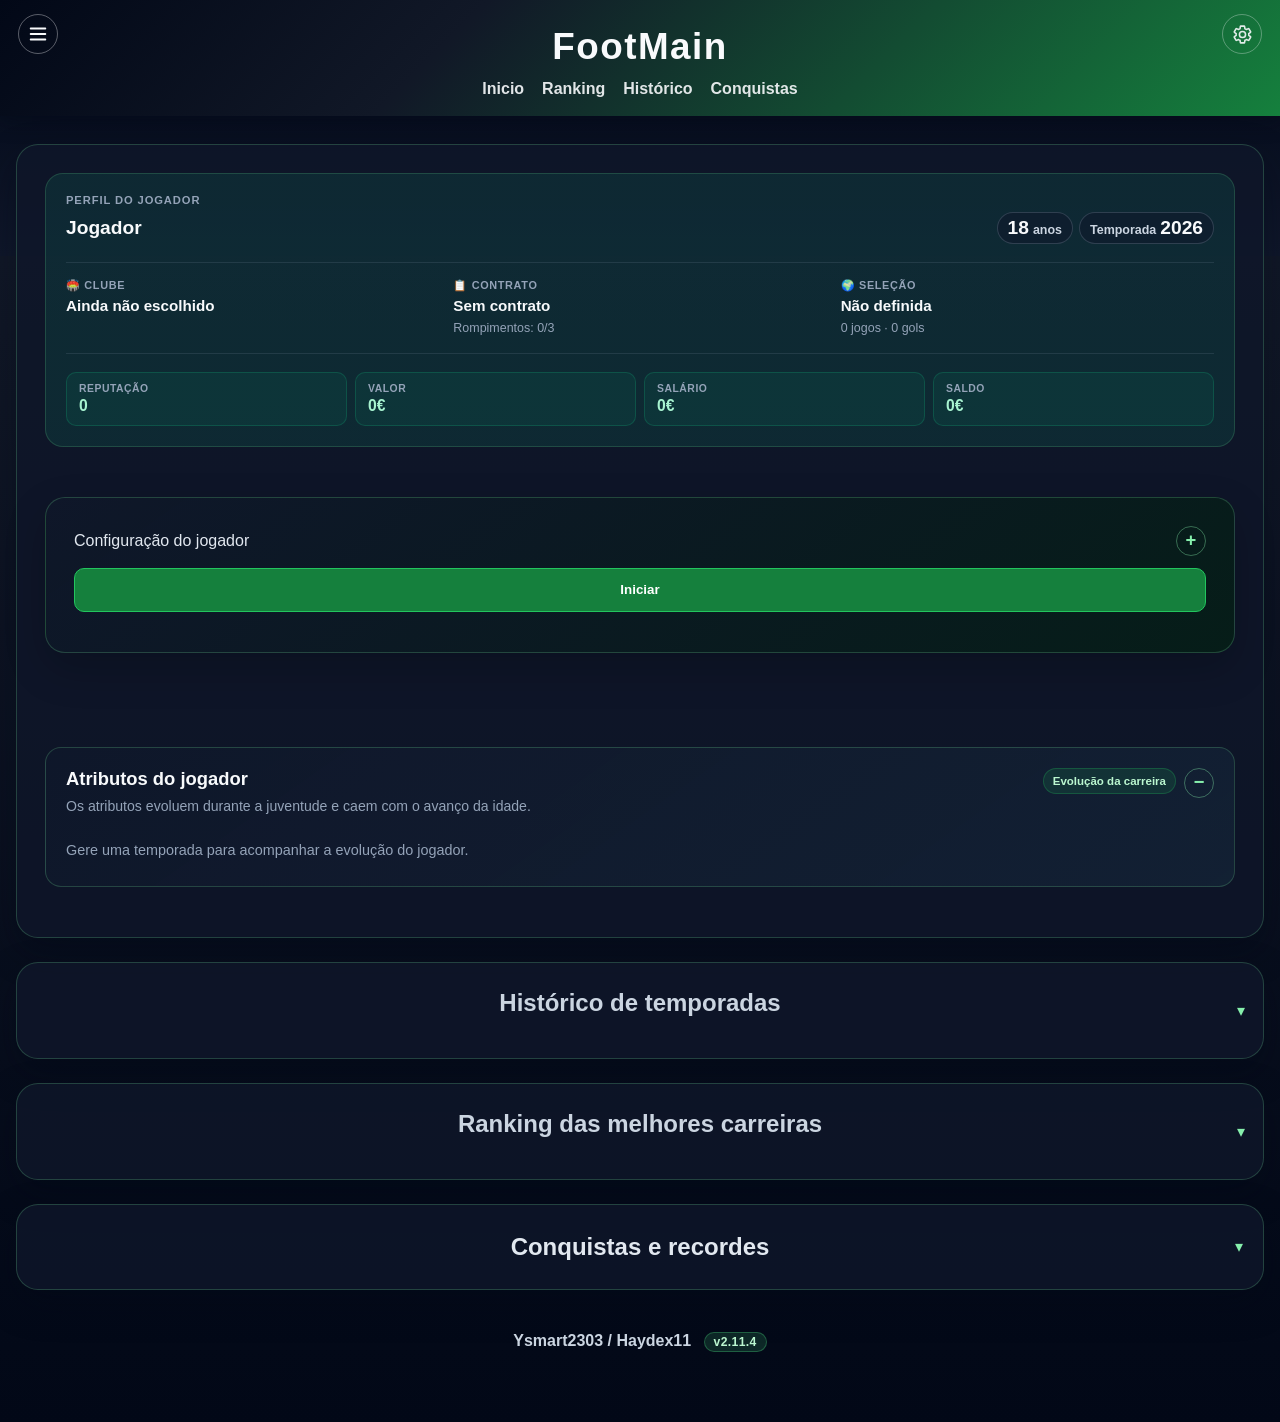
==== commit 868bf3b6: "V2.11.4 - Correção de bugs" ====
--- a/index.html
+++ b/index.html
@@ -140,7 +140,7 @@
                     </div>
                     <div class="input-field">
                         <label for="idade-limite">Idade limite</label>
-                        <input type="number" id="idade-limite" min="1" value="40">
+                        <input type="number" id="idade-limite" min="1" max="50" value="40">
                     </div>
                     <div class="input-field input-field--full">
                         <label for="filtro-regiao-nacionalidade">Filtrar nacionalidade por região</label>
@@ -749,10 +749,11 @@
     </div>
     
     <script src="js/config.js"></script>
+    <script src="js/jogadores-reais.js"></script>
     <script src="js/career-analysis-core.js" defer></script>
     <script src="js/select-modal.js" defer></script>
     <script src="js/script.js" defer></script>
     <script src="js/dev-tools.js" defer></script>
     <script src="js/jogo-a-jogo.js" defer></script>
     </body>
-</html>+</html>
--- a/css/loading.css
+++ b/css/loading.css
@@ -47,6 +47,33 @@
     color: #dcfce7;
 }
 
+.footmain-loading-progresso {
+    width: min(420px, 82vw);
+    height: 14px;
+    border: 0;
+    border-radius: 999px;
+    overflow: hidden;
+    appearance: none;
+    background: rgba(148, 163, 184, 0.28);
+    accent-color: #4ade80;
+}
+
+.footmain-loading-progresso::-webkit-progress-bar {
+    border-radius: 999px;
+    background: rgba(148, 163, 184, 0.28);
+}
+
+.footmain-loading-progresso::-webkit-progress-value {
+    border-radius: 999px;
+    background: linear-gradient(90deg, #22c55e, #86efac);
+    transition: width .2s ease;
+}
+
+.footmain-loading-progresso::-moz-progress-bar {
+    border-radius: 999px;
+    background: linear-gradient(90deg, #22c55e, #86efac);
+}
+
 /* Tema claro: mantém contraste escuro para o overlay não parecer "site branco" */
 html[data-theme="light"] .footmain-loading-overlay {
     background: rgba(15, 23, 42, 0.55);
@@ -58,4 +85,4 @@
 }
 html[data-theme="light"] .footmain-loading-texto {
     color: #f0fdf4;
-}+}
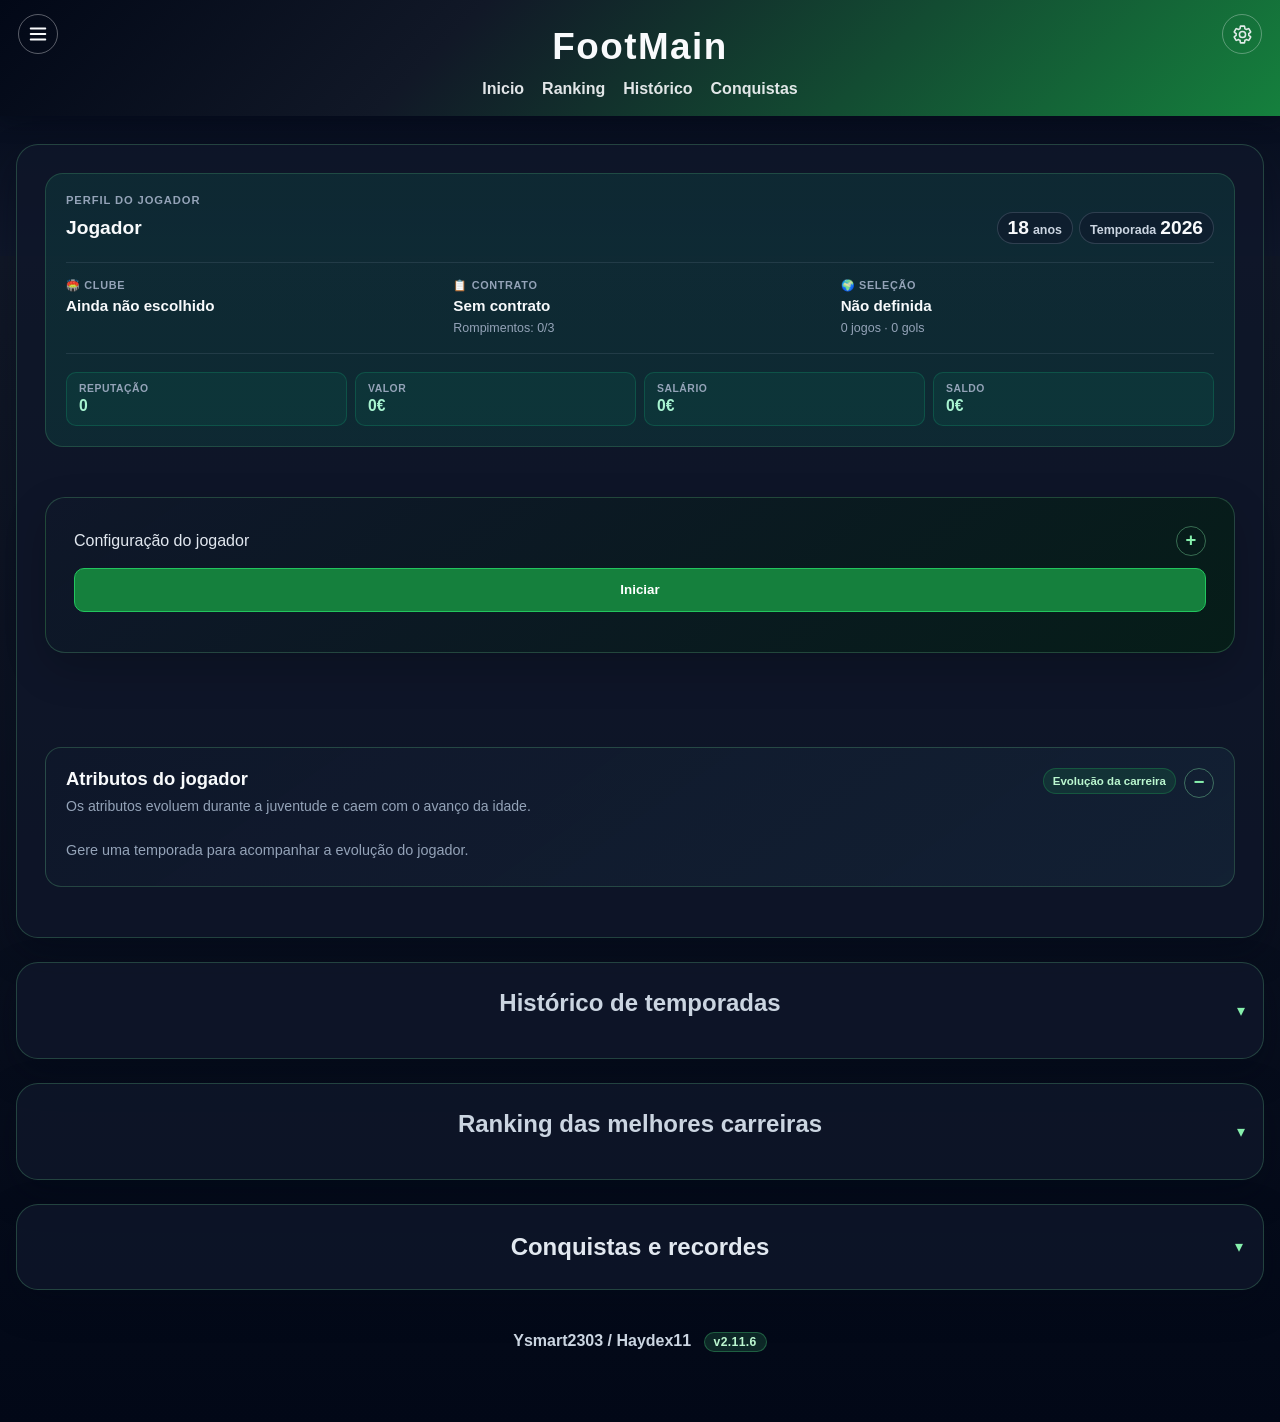
==== commit dd27a347: "2.11.6 - Jogadores reis jogam na seleção agora" ====
--- a/index.html
+++ b/index.html
@@ -231,6 +231,13 @@
                         <div id="jja-elenco-painel" class="jja-elenco-painel"></div>
                     </div>
                 </details>
+                <details id="jja-elenco-selecao" class="jja-recolhivel jja-elenco-clube" aria-label="Elenco da seleção" hidden>
+                    <summary>Elenco da seleção</summary>
+                    <div class="jja-elenco-conteudo">
+                        <p id="jja-elenco-selecao-resumo" class="jja-elenco-resumo"></p>
+                        <div id="jja-elenco-selecao-painel" class="jja-elenco-painel"></div>
+                    </div>
+                </details>
                 <details class="jja-recolhivel jja-calendario-painel">
                     <summary>Calendário completo</summary>
                     <div id="jja-calendario">As partidas aparecerão aqui.</div>
@@ -245,14 +252,26 @@
                         <div class="resultado-estatistica" hidden>
                             <span>Jogos</span>
                             <strong id="jogos">0</strong>
+                            <div class="stat-sub" aria-label="Jogos por equipe">
+                                <span id="desempenho-jogos-clube" class="stat-sub-item stat-sub-item--clube">🏟️ Clube: 0</span>
+                                <span id="desempenho-jogos-selecao" class="stat-sub-item stat-sub-item--selecao stat-sub-item--vazio">🌍 Seleção: 0</span>
+                            </div>
                         </div>
                         <div class="resultado-estatistica" hidden>
                             <span>Gols</span>
                             <strong id="gols">0</strong>
+                            <div class="stat-sub" aria-label="Gols por equipe">
+                                <span id="desempenho-gols-clube" class="stat-sub-item stat-sub-item--clube">🏟️ Clube: 0</span>
+                                <span id="desempenho-gols-selecao" class="stat-sub-item stat-sub-item--selecao stat-sub-item--vazio">🌍 Seleção: 0</span>
+                            </div>
                         </div>
                         <div class="resultado-estatistica" hidden>
                             <span>Assistências</span>
                             <strong id="assi">0</strong>
+                            <div class="stat-sub" aria-label="Assistências por equipe">
+                                <span id="desempenho-assistencias-clube" class="stat-sub-item stat-sub-item--clube">🏟️ Clube: 0</span>
+                                <span id="desempenho-assistencias-selecao" class="stat-sub-item stat-sub-item--selecao stat-sub-item--vazio">🌍 Seleção: 0</span>
+                            </div>
                         </div>
                         <div class="resultado-estatistica" hidden>
                             <span>Prêmios</span>
--- a/css/style.css
+++ b/css/style.css
@@ -4915,7 +4915,12 @@
     border-bottom: 1px solid #273449;
     border-radius: 9px;
 }
-.jja-desempenho-painel .resultado-estatistica span { color: #94a3b8; }
+.jja-desempenho-painel .resultado-estatistica > span { color: #94a3b8; }
+.jja-desempenho-painel .resultado-estatistica .stat-sub-item {
+    font-size: .64rem;
+    letter-spacing: 0;
+    text-transform: none;
+}
 .jja-desempenho-painel .resultado-estatistica strong {
     color: #e2e8f0;
     font-size: 1.35rem;
